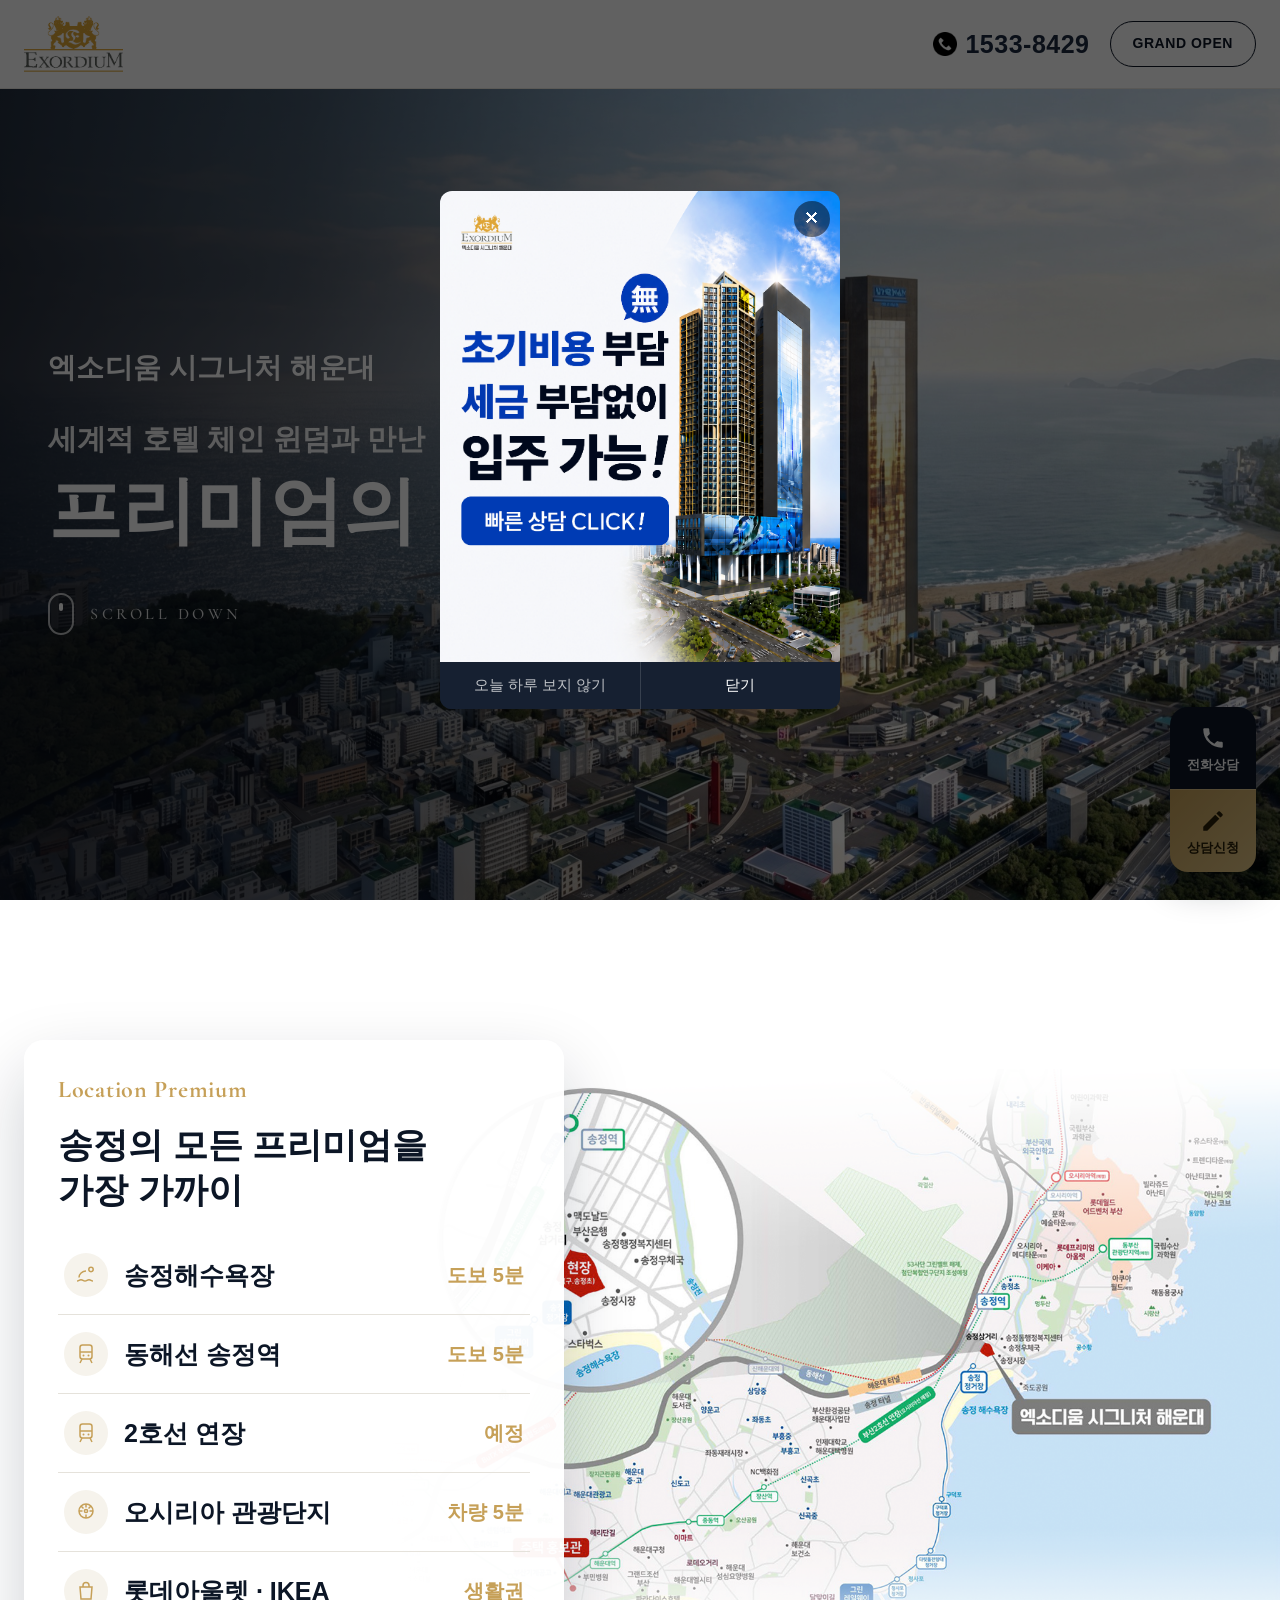
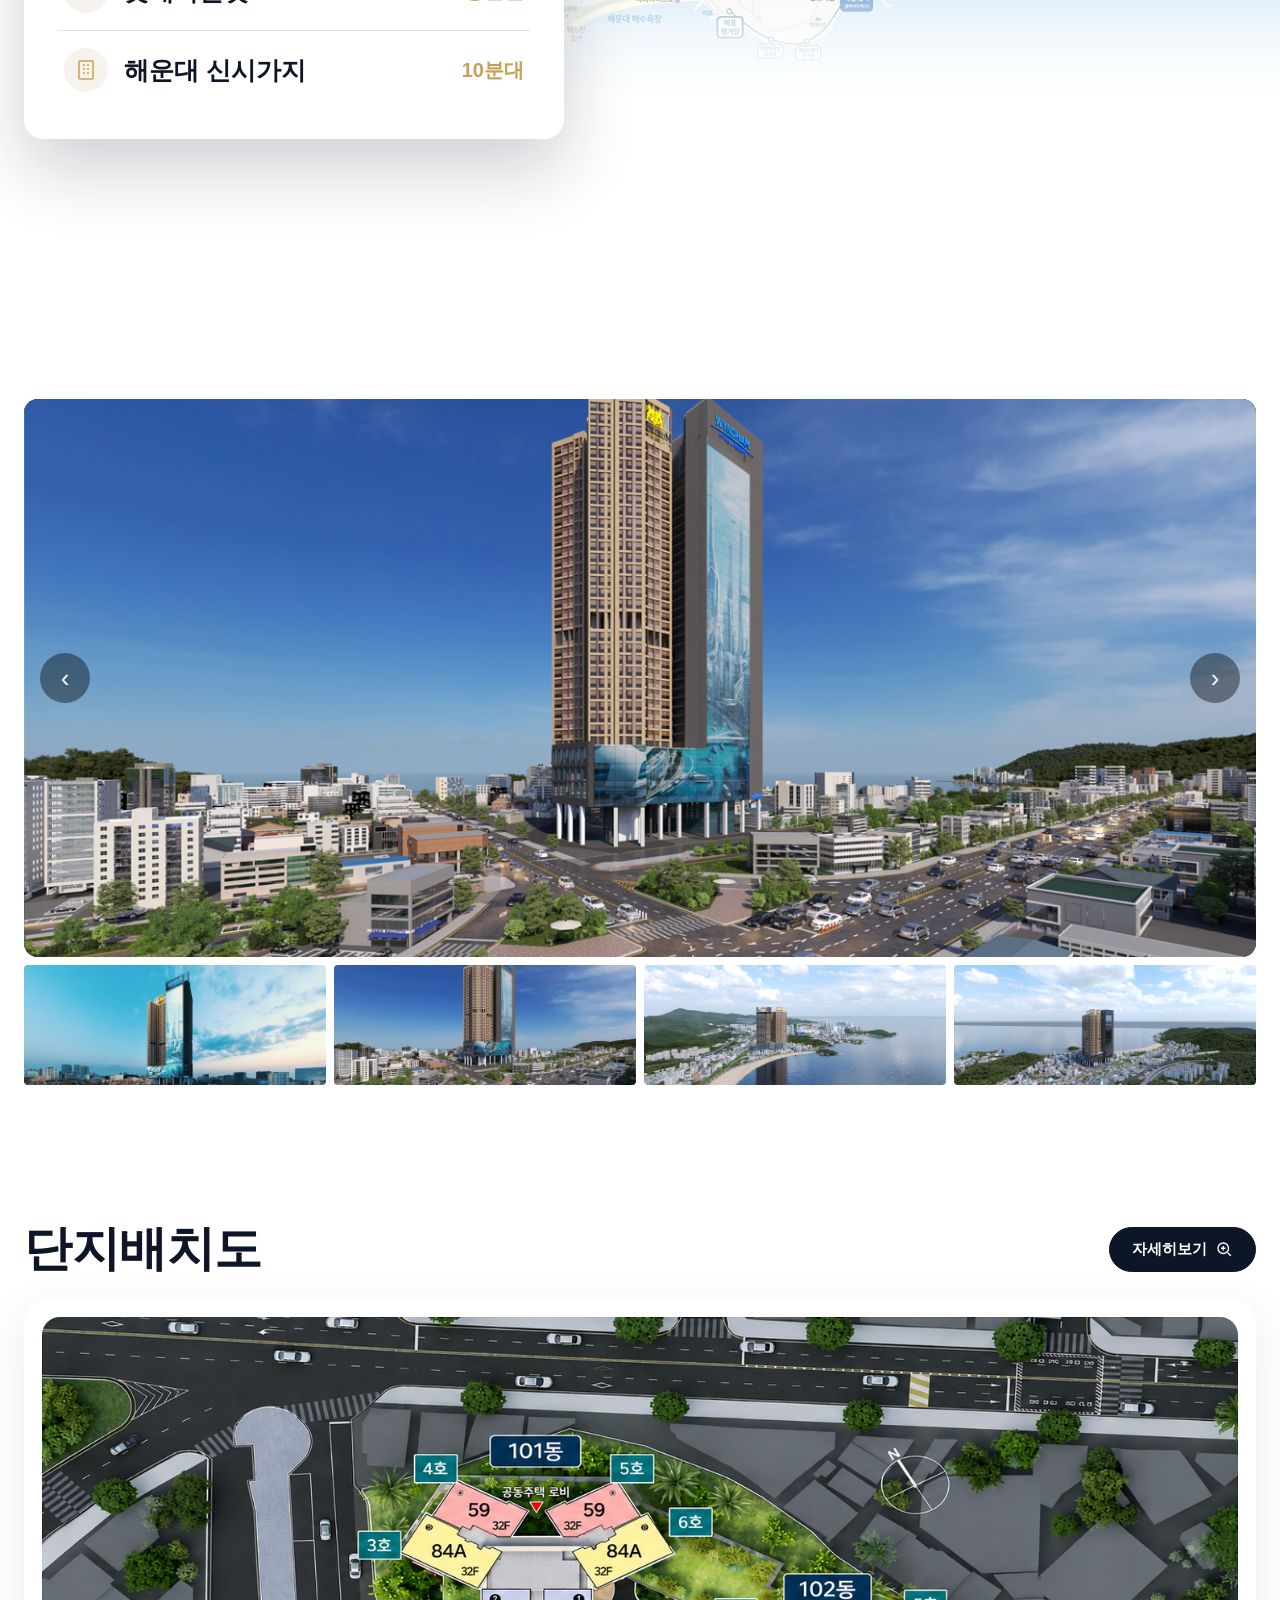
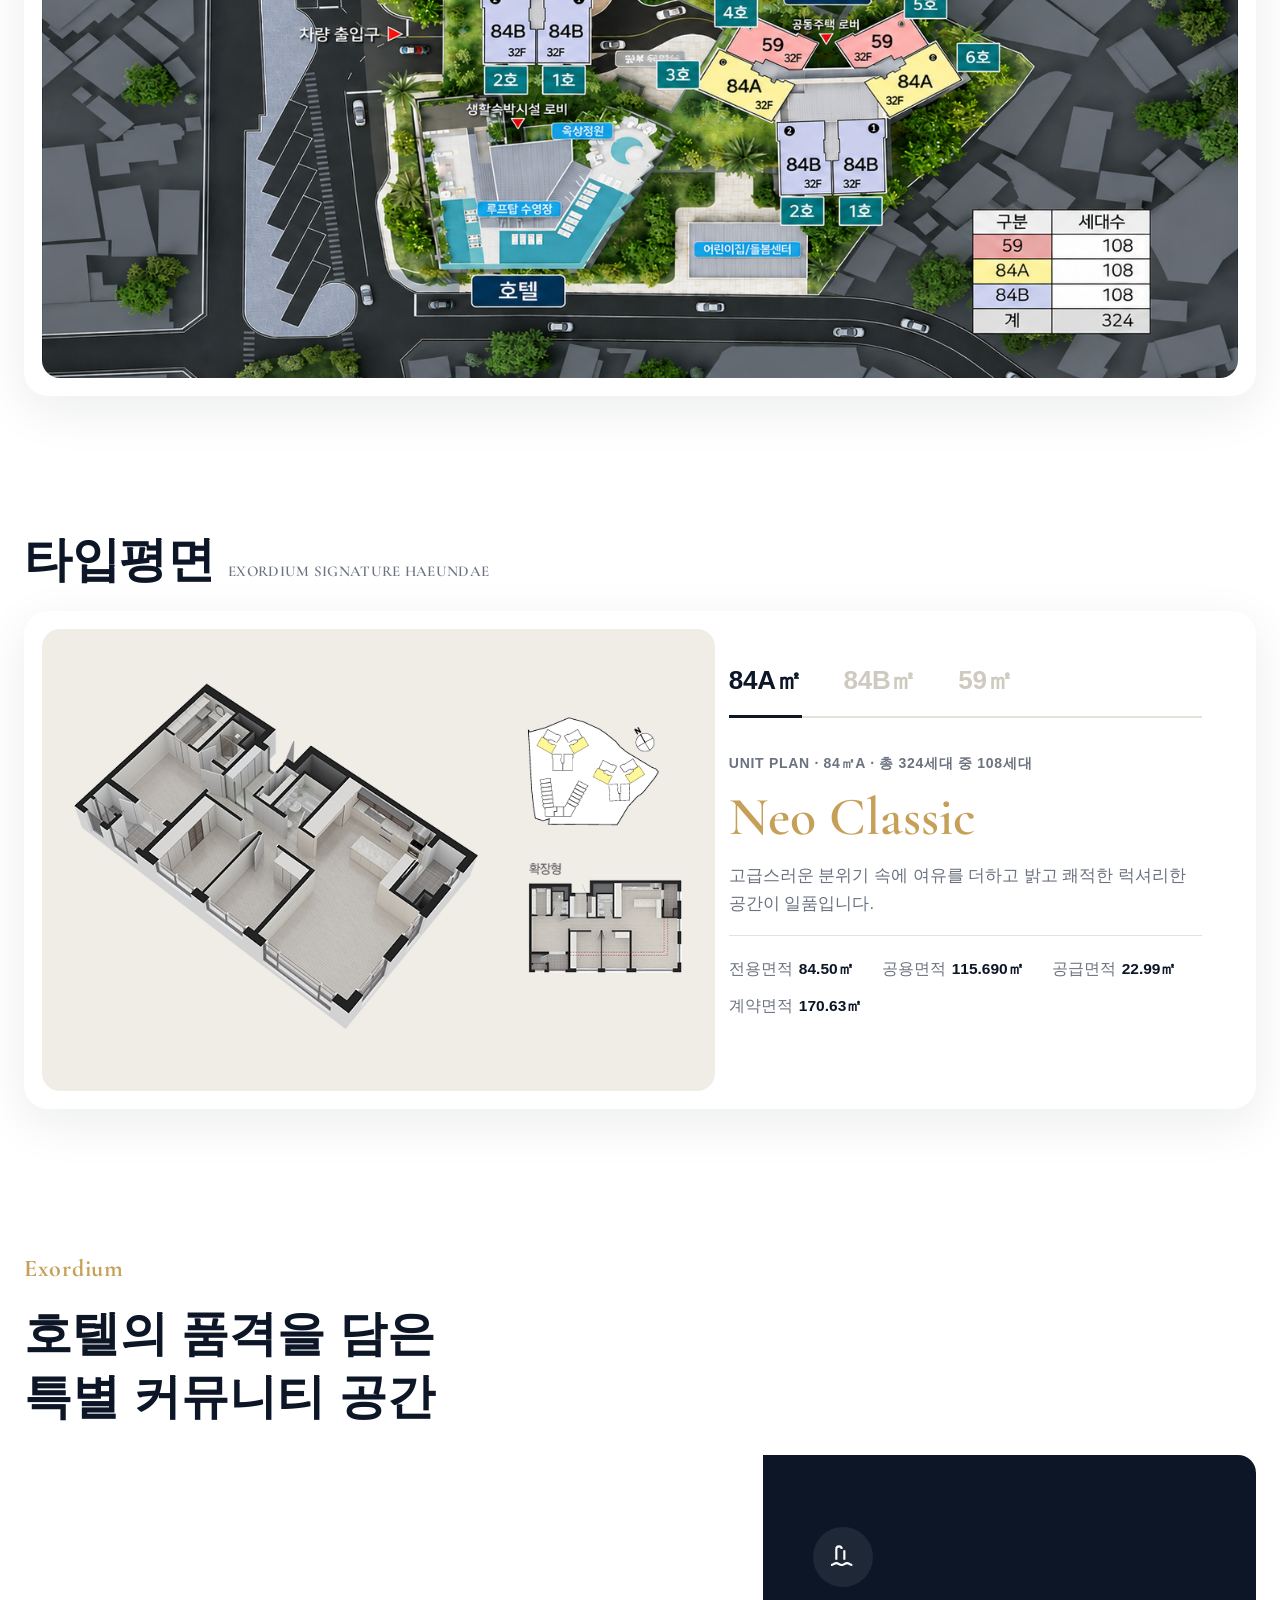
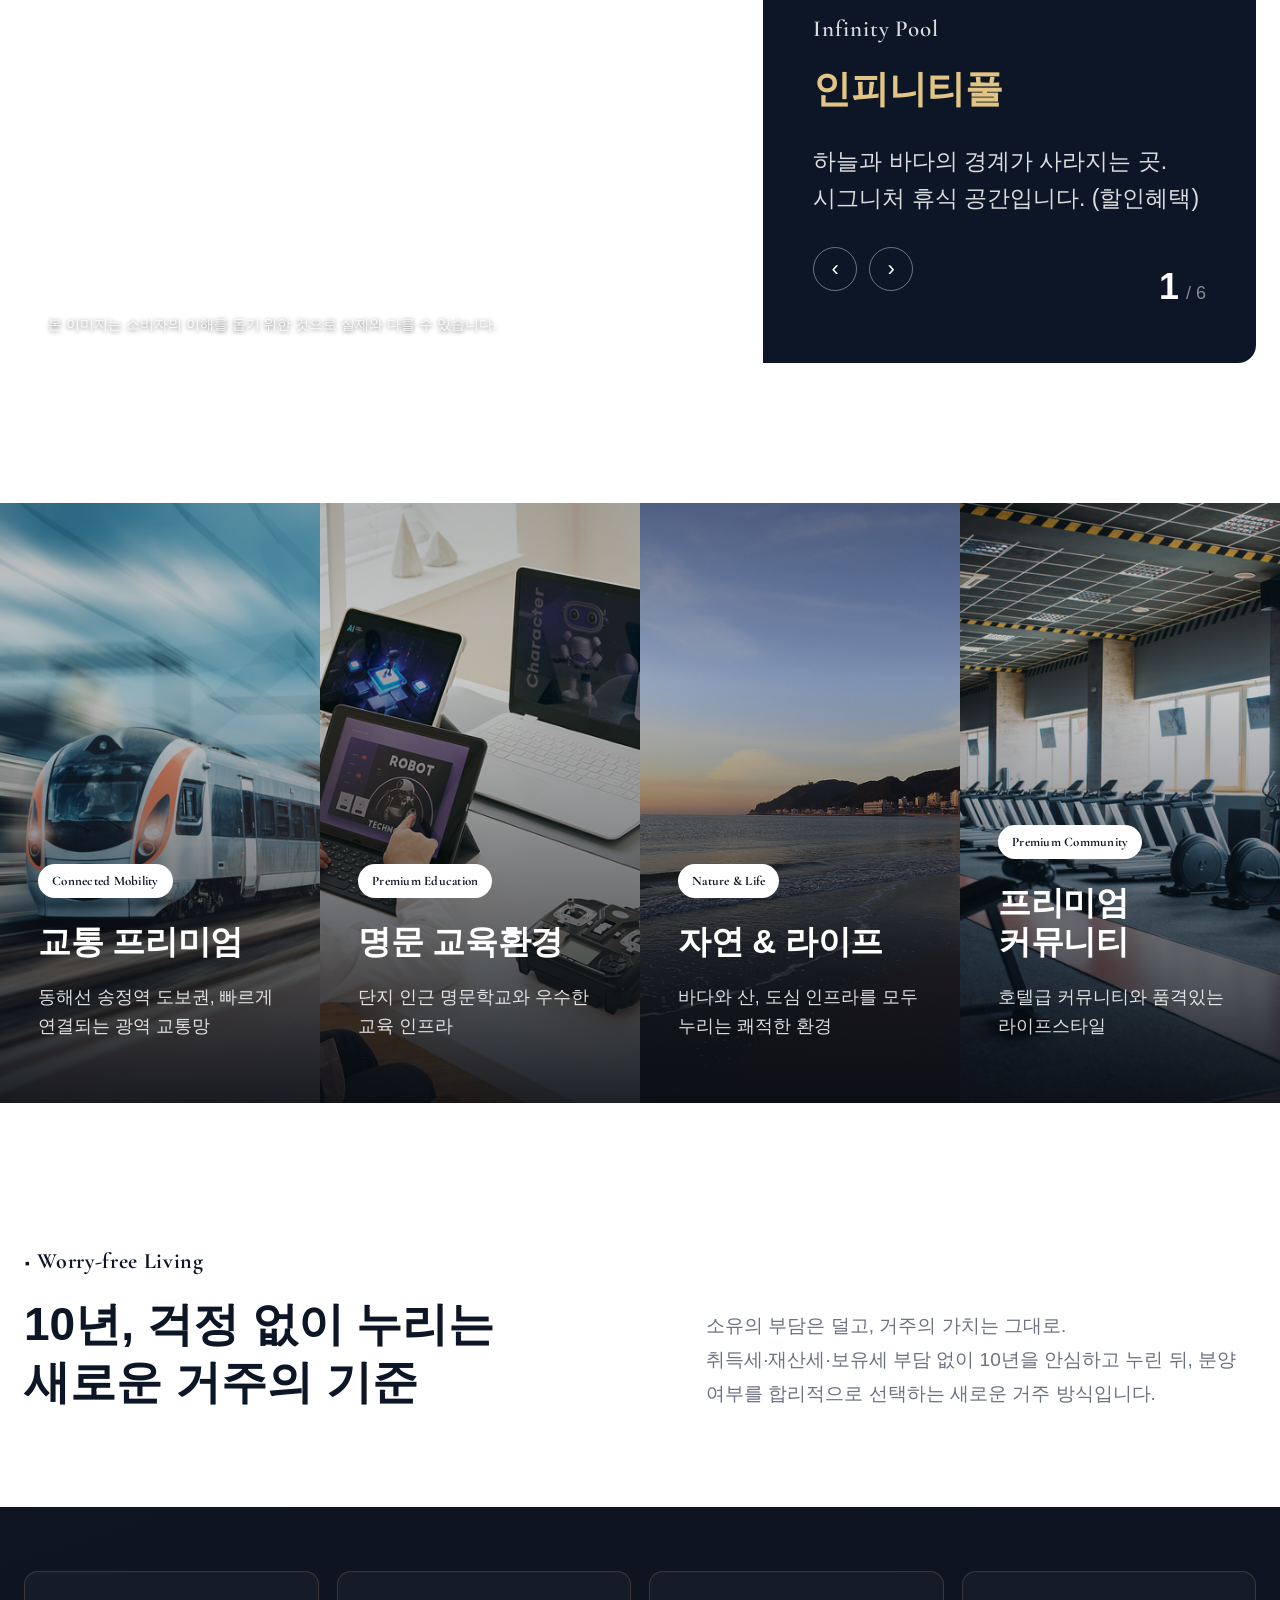
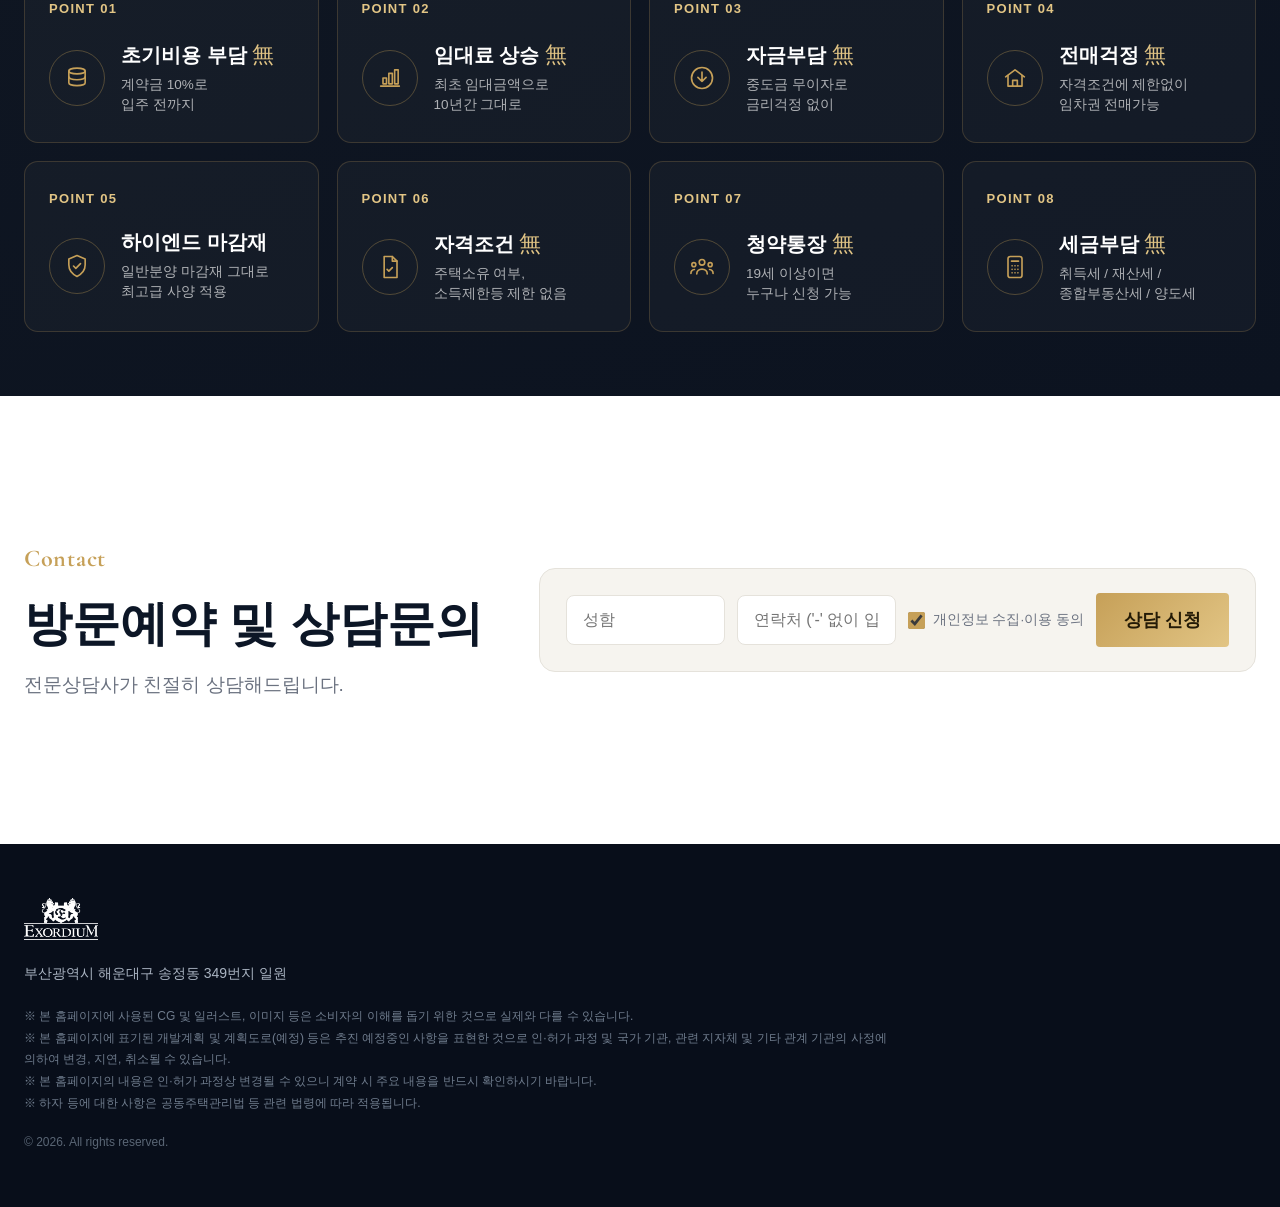
==== 문자/index.html @ 429f3b35 "서브페이지" ====
<!DOCTYPE html>
<html lang="ko">
<head>
<meta charset="UTF-8">
<meta name="viewport" content="width=device-width, initial-scale=1.0">
<link rel="icon" type="image/png" href="/images/favicon.png">
<link rel="shortcut icon" type="image/png" href="/images/favicon.png">
<link rel="apple-touch-icon" href="/images/favicon.png">
<link rel="preload" as="image" href="/images/main.jpg" fetchpriority="high">
<title>송정 엑소디움 시그니처 해운대 | EXORDIUM SIGNATURE HAEUNDAE</title>
<meta name="description" content="송정 최초 민간임대 아파트 + 윈덤 호텔 결합 주거복합. 송정해수욕장 도보 5분. 사전 관심고객 등록 및 상담 예약.">
<meta name="keywords" content="송정 엑소디움, 엑소디움 시그니처 해운대, 송정 분양, 해운대 분양, 송정 아파트, 윈덤 해운대, 송정 민간임대">
<meta name="robots" content="index,follow">
<link rel="canonical" href="https://송정엑소디움.com/문자/">
<meta property="og:type" content="website">
<meta property="og:site_name" content="송정 엑소디움 시그니처 해운대">
<meta property="og:title" content="송정 엑소디움 시그니처 해운대 | EXORDIUM SIGNATURE HAEUNDAE">
<meta property="og:description" content="송정 최초 민간임대 아파트 + 윈덤 호텔 결합 주거복합. 송정해수욕장 도보 5분. 사전 관심고객 등록 및 상담 예약.">
<meta property="og:url" content="https://송정엑소디움.com/문자/">
<meta property="og:image" content="https://xn--2z1bl0v1bw1vh8am8c.com/images/og.png">
<meta property="og:image:width" content="1200">
<meta property="og:image:height" content="630">
<meta name="twitter:image" content="https://xn--2z1bl0v1bw1vh8am8c.com/images/og.png">
<meta property="og:locale" content="ko_KR">
<meta name="twitter:card" content="summary_large_image">
<meta name="naver-site-verification" content="24040cec1dcb369c8e539911b96b3f53b94861d3" />
<link rel="stylesheet" as="style" crossorigin href="https://cdn.jsdelivr.net/gh/orioncactus/pretendard@v1.3.9/dist/web/static/pretendard.min.css">
<link rel="preconnect" href="https://fonts.googleapis.com">
<link rel="preconnect" href="https://fonts.gstatic.com" crossorigin>
<link href="https://fonts.googleapis.com/css2?family=Cormorant+Garamond:wght@500;600;700&display=swap" rel="stylesheet">
<link rel="stylesheet" href="/css/style.css?v=77">
</head>
<body>
<script>
  function switchFloor(type){
    var fv=document.getElementById('floorplan'); if(!fv) return;
    var t=fv.querySelectorAll('.ftab'), p=fv.querySelectorAll('.floor-panel'), i;
    for(i=0;i<t.length;i++){ t[i].classList.toggle('active', t[i].getAttribute('data-type')===type); }
    for(i=0;i<p.length;i++){ p[i].classList.toggle('active', p[i].getAttribute('data-type')===type); }
  }
  function amMove(dir){
    var sl=document.getElementById('amSlider'); if(!sl) return;
    var s=sl.querySelectorAll('.am-slide'), cur=0, i;
    if(!s.length) return;
    for(i=0;i<s.length;i++){ if(s[i].classList.contains('active')) cur=i; }
    var n=(cur+dir+s.length)%s.length;
    for(i=0;i<s.length;i++){ s[i].classList.toggle('active', i===n); }
  }
  function galList(){
    var a=[], seen={}, th=document.querySelectorAll('#gallery .gal-thumb'), i, s;
    for(i=0;i<th.length;i++){ s=th[i].getAttribute('data-src'); if(!seen[s]){ seen[s]=1; a.push(s); } }
    return a;
  }
  function galMove(dir){
    var m=document.getElementById('galMain'); if(!m) return;
    var a=galList(); if(!a.length) return;
    var cur=a.indexOf(m.getAttribute('src')); if(cur<0) cur=0;
    m.src=a[(cur+dir+a.length)%a.length];
  }
  function galPick(el){ var m=document.getElementById('galMain'); if(m) m.src=el.getAttribute('data-src'); }
  function openZoom(src){
    var lb=document.getElementById('zoomLightbox'); if(!lb) return;
    document.getElementById('zoomImg').src=src;
    lb.classList.add('open');
    document.body.style.overflow='hidden';
  }
  function closeZoom(e){
    if(e && e.target && e.target.id==='zoomImg') return;
    var lb=document.getElementById('zoomLightbox'); if(!lb) return;
    lb.classList.remove('open');
    document.body.style.overflow='';
  }
  function closePopup(){ var p=document.getElementById('sitePopup'); if(p) p.classList.remove('show'); }
  function closePopupToday(){ try{ localStorage.setItem('popupHideDate', new Date().toDateString()); }catch(e){} closePopup(); }
  var LEAD_ENDPOINT='https://script.google.com/macros/s/AKfycbyo-GKEic81CJ9ybo5vnZVrxA5n2MeEUQasdVphPf2xfMnzW7_JChssM3a9sZV_lBFF/exec';
  function pageSource(){
    try{
      var p=decodeURIComponent(location.pathname);
      if(p.indexOf('블로그')>=0) return '블로그';
      if(p.indexOf('카페')>=0) return '카페';
      if(p.indexOf('문자')>=0) return '문자';
    }catch(e){}
    return '메인페이지';
  }
  function submitLead(form, e){
    if(e) e.preventDefault();
    var name=form.querySelector('[name="name"]');
    var phone=form.querySelector('[name="phone"]');
    var agree=form.querySelector('[name="agree"]');
    if(!name.value.trim()){ alert('성함을 입력해 주세요.'); name.focus(); return false; }
    var digits=phone.value.replace(/[^0-9]/g,'');
    if(digits.length<10){ alert('연락처를 정확히 입력해 주세요.'); phone.focus(); return false; }
    if(agree && !agree.checked){ alert('개인정보 수집·이용에 동의해 주세요.'); return false; }
    var data={ source:pageSource(), name:name.value.trim(), phone:digits };
    fetch(LEAD_ENDPOINT,{method:'POST',mode:'no-cors',headers:{'Content-Type':'application/x-www-form-urlencoded;charset=UTF-8'},body:new URLSearchParams(data).toString()}).catch(function(){});
    form.reset();
    var m=document.getElementById('thanksModal'); if(m) m.classList.add('open');
    return false;
  }
</script>

<!-- ===================== 진입 팝업 ===================== -->
<div class="site-popup" id="sitePopup">
  <div class="popup-inner">
    <a href="tel:1533-8429" class="popup-img-link"><img src="/images/팝업.png" alt="송정 엑소디움 전화상담"></a>
    <button type="button" class="popup-x" onclick="closePopup()" aria-label="닫기">✕</button>
    <div class="popup-bar">
      <button type="button" class="popup-today" onclick="closePopupToday()">오늘 하루 보지 않기</button>
      <button type="button" class="popup-close" onclick="closePopup()">닫기</button>
    </div>
  </div>
</div>
<script>
  (function(){
    var p=document.getElementById('sitePopup'); if(!p) return;
    var hide=false;
    try{ hide = localStorage.getItem('popupHideDate')===new Date().toDateString(); }catch(e){}
    if(!hide) p.classList.add('show');
  })();
  // 조감도 갤러리 자동재생 (계속 루프)
  setInterval(function(){
    if(document.querySelectorAll('#gallery .gal-thumb').length){ galMove(1); }
  }, 3000);
</script>

<!-- ===================== HEADER ===================== -->
<header class="site-header" id="header">
  <div class="header-inner">
    <a href="#hero" class="logo">
      <img src="/images/logo.png" alt="EXORDIUM SIGNATURE HAEUNDAE">
    </a>
    <div class="header-right">
      <a href="tel:1533-8429" class="header-tel"><img class="tel-ico" src="/images/전화.png" alt="전화" width="24" height="24" style="width:24px;height:24px;object-fit:contain">1533-8429</a>
      <a href="#contact" class="header-grand">GRAND OPEN</a>
    </div>
  </div>
</header>

<!-- ===================== HERO ===================== -->
<section class="hero" id="hero">
  <!-- 메인 비주얼 (조감도) -->
  <div class="hero-bg"></div>
  <div class="hero-overlay"></div>
  <div class="hero-main">
  <div class="hero-content">
    <p class="hero-eyebrow hero-eyebrow-ko">엑소디움 시그니처 해운대</p>
    <h1 class="hero-title"><span class="ht-sm">세계적 호텔 체인 윈덤과 만난</span><span class="ht-lg">프리미엄의 절정</span></h1>
    <a href="#location" class="hero-scroll" aria-label="Scroll down">
      <span class="hs-text">Scroll Down</span>
      <span class="hs-mouse"><span class="hs-wheel"></span></span>
    </a>
  </div>
  </div>
  <div class="hero-form-m">
    <p class="hfm-title">방문예약 · 상담신청</p>
    <form data-form="hero-mobile" onsubmit="return submitLead(this, event)">
      <div class="hfm-row">
        <input type="text" name="name" placeholder="성함" required>
        <input type="tel" name="phone" placeholder="연락처" required inputmode="numeric">
      </div>
      <button type="submit" class="btn btn-gold hfm-btn">상담 신청하기</button>
      <label class="hfm-agree"><input type="checkbox" name="agree" required checked><span>개인정보 수집·이용 동의</span></label>
    </form>
  </div>
</section>

<!-- ===================== LOCATION (2번째) ===================== -->
<section class="section location" id="location" style="background-image:url('/images/입지.png')">
  <div class="container">
    <div class="loc3-box">
      <p class="eyebrow">Location Premium</p>
      <h2 class="loc3-title">송정의 모든 프리미엄을<br>가장 가까이</h2>
      <ul class="loc3-list">
          <li>
            <span class="lc-ic"><svg viewBox="0 0 24 24" fill="none" stroke="#c6a058" stroke-width="1.5"><circle cx="17" cy="6.5" r="2.2"/><path d="M3 18c2 0 2-1.3 4-1.3s2 1.3 4 1.3 2-1.3 4-1.3 2 1.3 4 1.3"/><path d="M5 14.5c0-3.5 3.2-6.5 7-6.5"/></svg></span>
            <span class="lc-name">송정해수욕장</span>
            <span class="lc-dist">도보 5분</span>
          </li>
          <li>
            <span class="lc-ic"><svg viewBox="0 0 24 24" fill="none" stroke="#c6a058" stroke-width="1.5"><rect x="6" y="3" width="12" height="14" rx="2.5"/><path d="M6 10h12"/><circle cx="9.5" cy="13.5" r="1" fill="#c6a058" stroke="none"/><circle cx="14.5" cy="13.5" r="1" fill="#c6a058" stroke="none"/><path d="M8 17l-2 4M16 17l2 4"/></svg></span>
            <span class="lc-name">동해선 송정역</span>
            <span class="lc-dist">도보 5분</span>
          </li>
          <li>
            <span class="lc-ic"><svg viewBox="0 0 24 24" fill="none" stroke="#c6a058" stroke-width="1.5"><rect x="6" y="3" width="12" height="14" rx="2.5"/><path d="M6 10h12"/><circle cx="9.5" cy="13.5" r="1" fill="#c6a058" stroke="none"/><circle cx="14.5" cy="13.5" r="1" fill="#c6a058" stroke="none"/><path d="M8 17l-2 4M16 17l2 4"/></svg></span>
            <span class="lc-name">2호선 연장</span>
            <span class="lc-dist">예정</span>
          </li>
          <li>
            <span class="lc-ic"><svg viewBox="0 0 24 24" fill="none" stroke="#c6a058" stroke-width="1.5"><circle cx="12" cy="11" r="7"/><circle cx="12" cy="11" r="1.6"/><path d="M12 4v3.5M12 14.5V18M5 11h3.5M15.5 11H19M7 6l2.5 2.5M17 6l-2.5 2.5"/></svg></span>
            <span class="lc-name">오시리아 관광단지</span>
            <span class="lc-dist">차량 5분</span>
          </li>
          <li>
            <span class="lc-ic"><svg viewBox="0 0 24 24" fill="none" stroke="#c6a058" stroke-width="1.5"><path d="M6 8h12l-1 12H7L6 8z"/><path d="M9 8V6.5a3 3 0 016 0V8"/></svg></span>
            <span class="lc-name">롯데아울렛 · IKEA</span>
            <span class="lc-dist">생활권</span>
          </li>
          <li>
            <span class="lc-ic"><svg viewBox="0 0 24 24" fill="none" stroke="#c6a058" stroke-width="1.5"><rect x="5" y="3" width="14" height="18" rx="1"/><path d="M9 7h2M13 7h2M9 11h2M13 11h2M9 15h2M13 15h2"/></svg></span>
            <span class="lc-name">해운대 신시가지</span>
            <span class="lc-dist">10분대</span>
          </li>
        </ul>
    </div>
    <img class="loc-map-m" src="/images/입지mo.png" alt="입지 지도">
  </div>
</section>

<!-- ===================== 조감도 갤러리 ===================== -->
<section class="section overview-sec" id="overview">
  <div class="container">
    <div class="gallery" id="gallery">
      <div class="gal-stage">
        <button type="button" class="gal-arrow gal-prev" aria-label="이전" onclick="galMove(-1)">‹</button>
        <img class="gal-main" id="galMain" src="/images/사진1.jpg" alt="조감도">
        <button type="button" class="gal-arrow gal-next" aria-label="다음" onclick="galMove(1)">›</button>
      </div>
      <div class="gal-thumbs">
        <div class="gal-track">
          <button type="button" class="gal-thumb" onclick="galPick(this)" data-src="/images/사진1.jpg"><img src="/images/사진1.jpg" alt="" loading="lazy"></button>
          <button type="button" class="gal-thumb" onclick="galPick(this)" data-src="/images/사진2.jpg"><img src="/images/사진2.jpg" alt="" loading="lazy"></button>
          <button type="button" class="gal-thumb" onclick="galPick(this)" data-src="/images/사진3.jpg"><img src="/images/사진3.jpg" alt="" loading="lazy"></button>
          <button type="button" class="gal-thumb" onclick="galPick(this)" data-src="/images/사진4.jpg"><img src="/images/사진4.jpg" alt="" loading="lazy"></button>
          <button type="button" class="gal-thumb" onclick="galPick(this)" data-src="/images/사진1.jpg"><img src="/images/사진1.jpg" alt="" loading="lazy"></button>
          <button type="button" class="gal-thumb" onclick="galPick(this)" data-src="/images/사진2.jpg"><img src="/images/사진2.jpg" alt="" loading="lazy"></button>
          <button type="button" class="gal-thumb" onclick="galPick(this)" data-src="/images/사진3.jpg"><img src="/images/사진3.jpg" alt="" loading="lazy"></button>
          <button type="button" class="gal-thumb" onclick="galPick(this)" data-src="/images/사진4.jpg"><img src="/images/사진4.jpg" alt="" loading="lazy"></button>
        </div>
      </div>
    </div>
  </div>
</section>

<!-- ===================== 단지배치도 ===================== -->
<section class="section product" id="siteplan">
  <div class="container">
    <div class="unit-head siteplan-head">
      <h2 class="unit-title">단지배치도</h2>
      <button type="button" class="siteplan-zoom-btn" onclick="openZoom('images/단지배치도.png')">자세히보기
        <svg viewBox="0 0 24 24" fill="none" stroke="currentColor" stroke-width="1.8"><circle cx="11" cy="11" r="7"/><path d="M21 21l-4-4"/><path d="M11 8v6M8 11h6"/></svg>
      </button>
    </div>
    <div class="siteplan-box">
      <img src="/images/단지배치도.png" alt="단지배치도">
    </div>
  </div>
</section>

<!-- 이미지 확대 라이트박스 -->
<div class="zoom-lightbox" id="zoomLightbox" onclick="closeZoom(event)">
  <button type="button" class="zoom-close" aria-label="닫기" onclick="closeZoom(event)">✕</button>
  <img id="zoomImg" src="" alt="단지배치도 확대">
</div>

<!-- ===================== PRODUCT ===================== -->
<section class="section product" id="product">
  <div class="container">
    <div class="unit-head">
      <h2 class="unit-title">타입평면</h2>
      <span class="unit-sub">EXORDIUM SIGNATURE HAEUNDAE</span>
    </div>

    <!-- 평면: 상단 타입 탭 + (좌 이미지 + 우 정보) -->
    <div class="floor-viewer" id="floorplan">
      <div class="floor-panel active" data-type="84a">
        <div class="fp-img"><img src="/images/84a.png" alt="84A㎡ 평면도"></div>
        <div class="fp-info">
          <div class="floor-tabs">
            <button type="button" class="ftab active" data-type="84a" onclick="switchFloor('84a')">84A㎡</button>
            <button type="button" class="ftab" data-type="84b" onclick="switchFloor('84b')">84B㎡</button>
            <button type="button" class="ftab" data-type="59" onclick="switchFloor('59')">59㎡</button>
          </div>
          <p class="fp-eye">UNIT PLAN · 84㎡A · 총 324세대 중 108세대</p>
          <h3 class="fp-title2">Neo Classic</h3>
          <p class="fp-d">고급스러운 분위기 속에 여유를 더하고 밝고 쾌적한 럭셔리한 공간이 일품입니다.</p>
          <div class="fp-areas2">
            <span><em>전용면적</em>84.50㎡</span>
            <span><em>공용면적</em>115.690㎡</span>
            <span><em>공급면적</em>22.99㎡</span>
            <span><em>계약면적</em>170.63㎡</span>
          </div>
        </div>
      </div>

      <div class="floor-panel" data-type="84b">
        <div class="fp-img"><img src="/images/84b.png" alt="84B㎡ 평면도"></div>
        <div class="fp-info">
          <div class="floor-tabs">
            <button type="button" class="ftab" data-type="84a" onclick="switchFloor('84a')">84A㎡</button>
            <button type="button" class="ftab active" data-type="84b" onclick="switchFloor('84b')">84B㎡</button>
            <button type="button" class="ftab" data-type="59" onclick="switchFloor('59')">59㎡</button>
          </div>
          <p class="fp-eye">UNIT PLAN · 84㎡B · 총 324세대 중 108세대</p>
          <h3 class="fp-title2">Urban Luxury</h3>
          <p class="fp-d">넉넉한 공간 속의 절제된 세련미까지 품격높은 최고의 주거 공간을 만듭니다.</p>
          <div class="fp-areas2">
            <span><em>전용면적</em>84.50㎡</span>
            <span><em>공용면적</em>115.690㎡</span>
            <span><em>공급면적</em>22.99㎡</span>
            <span><em>계약면적</em>170.63㎡</span>
          </div>
        </div>
      </div>

      <div class="floor-panel" data-type="59">
        <div class="fp-img"><img src="/images/59.png" alt="59㎡ 평면도"></div>
        <div class="fp-info">
          <div class="floor-tabs">
            <button type="button" class="ftab" data-type="84a" onclick="switchFloor('84a')">84A㎡</button>
            <button type="button" class="ftab" data-type="84b" onclick="switchFloor('84b')">84B㎡</button>
            <button type="button" class="ftab active" data-type="59" onclick="switchFloor('59')">59㎡</button>
          </div>
          <p class="fp-eye">UNIT PLAN · 59㎡ · 총 324세대 중 108세대</p>
          <h3 class="fp-title2">Natural Comfort</h3>
          <p class="fp-d">효율성을 높인 입체적인 동선의 조화가 컴팩트한 공간의 새로운 감동을 전합니다.</p>
          <div class="fp-areas2">
            <span><em>전용면적</em>59.30㎡</span>
            <span><em>공용면적</em>81.34㎡</span>
            <span><em>공급면적</em>16.14㎡</span>
            <span><em>계약면적</em>119.75㎡</span>
          </div>
        </div>
      </div>
    </div>

  </div>
</section>

<!-- ===================== AMENITY 슬라이더 ===================== -->
<section class="section am-slider-sec" id="amenity">
  <div class="container">
    <div class="amenity-head">
      <p class="eyebrow">Exordium</p>
      <h2 class="section-title">호텔의 품격을 담은<br>특별 커뮤니티 공간</h2>
    </div>
    <div class="am-slider" id="amSlider">
      <div class="am-track">
      <div class="am-slide active">
        <div class="am-slide-img" style="background-image:url('/images/인피니티풀.jpg')"></div>
        <div class="am-slide-panel">
          <span class="am-slide-ic"><svg viewBox="0 0 24 24" fill="none" stroke="#fff" stroke-width="1.6"><path d="M3 18c2 0 2-1.4 4-1.4s2 1.4 4 1.4 2-1.4 4-1.4 2 1.4 4 1.4"/><path d="M7 14V6a2 2 0 014 0M13 14V7"/></svg></span>
          <p class="am-slide-en">Infinity Pool</p>
          <h3>인피니티풀</h3>
          <p>하늘과 바다의 경계가 사라지는 곳.<br>시그니처 휴식 공간입니다. (할인혜택)</p>
          <div class="am-slide-nav"><button class="am-prev" aria-label="이전" onclick="amMove(-1)">‹</button><button class="am-next" aria-label="다음" onclick="amMove(1)">›</button></div>
          <div class="am-slide-count"><b>1</b> / 6</div>
        </div>
      </div>
      <div class="am-slide">
        <div class="am-slide-img" style="background-image:url('/images/피트니스.jpg')"></div>
        <div class="am-slide-panel">
          <span class="am-slide-ic"><svg viewBox="0 0 24 24" fill="none" stroke="#fff" stroke-width="1.6"><path d="M4 9v6M7 7v10M17 7v10M20 9v6M7 12h10"/></svg></span>
          <p class="am-slide-en">Fitness Center</p>
          <h3>휘트니스</h3>
          <p>체력단련을 위한 운동공간을 갖추어<br>활력 넘치는 생활을 조성합니다.</p>
          <div class="am-slide-nav"><button class="am-prev" aria-label="이전" onclick="amMove(-1)">‹</button><button class="am-next" aria-label="다음" onclick="amMove(1)">›</button></div>
          <div class="am-slide-count"><b>2</b> / 6</div>
        </div>
      </div>
      <div class="am-slide">
        <div class="am-slide-img" style="background-image:url('/images/골프연습장.jpg')"></div>
        <div class="am-slide-panel">
          <span class="am-slide-ic"><svg viewBox="0 0 24 24" fill="none" stroke="#fff" stroke-width="1.6"><path d="M7 3v17M7 4l9 2.2-9 3z"/><path d="M5 20h5"/></svg></span>
          <p class="am-slide-en">Golf Range</p>
          <h3>골프연습장</h3>
          <p>실내에서 이웃과 함께<br>건강한 여가생활을 즐길 수 있습니다.</p>
          <div class="am-slide-nav"><button class="am-prev" aria-label="이전" onclick="amMove(-1)">‹</button><button class="am-next" aria-label="다음" onclick="amMove(1)">›</button></div>
          <div class="am-slide-count"><b>3</b> / 6</div>
        </div>
      </div>
      <div class="am-slide">
        <div class="am-slide-img" style="background-image:url('/images/도서관.jpg')"></div>
        <div class="am-slide-panel">
          <span class="am-slide-ic"><svg viewBox="0 0 24 24" fill="none" stroke="#fff" stroke-width="1.6"><path d="M4 5a2 2 0 012-2h6v16H6a2 2 0 01-2-2z"/><path d="M20 5a2 2 0 00-2-2h-6v16h6a2 2 0 002-2z"/></svg></span>
          <p class="am-slide-en">Library</p>
          <h3>작은도서관</h3>
          <p>입주민 누구나 책을 읽고 공부할 수 있는<br>작은 도서관 공간을 제공합니다.</p>
          <div class="am-slide-nav"><button class="am-prev" aria-label="이전" onclick="amMove(-1)">‹</button><button class="am-next" aria-label="다음" onclick="amMove(1)">›</button></div>
          <div class="am-slide-count"><b>4</b> / 6</div>
        </div>
      </div>
      <div class="am-slide">
        <div class="am-slide-img" style="background-image:url('/images/카페.jpg')"></div>
        <div class="am-slide-panel">
          <span class="am-slide-ic"><svg viewBox="0 0 24 24" fill="none" stroke="#fff" stroke-width="1.6"><path d="M5 8h11v5a4 4 0 01-4 4H9a4 4 0 01-4-4z"/><path d="M16 9h2a2 2 0 010 4h-2"/><path d="M7 3v2M10 3v2M13 3v2"/></svg></span>
          <p class="am-slide-en">Healing Cafe</p>
          <h3>힐링카페</h3>
          <p>아늑한 분위기에서 입주민간의 소통과<br>휴식이 있는 열린 힐링 공간입니다.</p>
          <div class="am-slide-nav"><button class="am-prev" aria-label="이전" onclick="amMove(-1)">‹</button><button class="am-next" aria-label="다음" onclick="amMove(1)">›</button></div>
          <div class="am-slide-count"><b>5</b> / 6</div>
        </div>
      </div>
      <div class="am-slide">
        <div class="am-slide-img" style="background-image:url('/images/어린이집.jpg')"></div>
        <div class="am-slide-panel">
          <span class="am-slide-ic"><svg viewBox="0 0 24 24" fill="none" stroke="#fff" stroke-width="1.6"><path d="M12 20s-7-4.5-7-9a3.8 3.8 0 017-2 3.8 3.8 0 017 2c0 4.5-7 9-7 9z"/></svg></span>
          <p class="am-slide-en">Kids Care</p>
          <h3>어린이집</h3>
          <p>어린 자녀를 안심하고 맡길 수 있도록<br>단지내 보육시설을 설치합니다.</p>
          <div class="am-slide-nav"><button class="am-prev" aria-label="이전" onclick="amMove(-1)">‹</button><button class="am-next" aria-label="다음" onclick="amMove(1)">›</button></div>
          <div class="am-slide-count"><b>6</b> / 6</div>
        </div>
      </div>
      </div>
      <p class="am-disclaimer">본 이미지는 소비자의 이해를 돕기 위한 것으로 실제와 다를 수 있습니다.</p>
    </div>
  </div>
</section>

<!-- 핵심 강점 4 (3번째 섹션, 풀 이미지 카드) -->
<section class="edition-sec">
  <article class="ed-card" style="background-image:url('/images/교통.jpg')">
    <div class="ed-card-body">
      <span class="ed-badge">Connected Mobility</span>
      <h3 class="ed-card-title">교통 프리미엄</h3>
      <p class="ed-card-desc">동해선 송정역 도보권, 빠르게 연결되는 광역 교통망</p>
    </div>
  </article>
  <article class="ed-card" style="background-image:url('/images/명문.jpg')">
    <div class="ed-card-body">
      <span class="ed-badge">Premium Education</span>
      <h3 class="ed-card-title">명문 교육환경</h3>
      <p class="ed-card-desc">단지 인근 명문학교와 우수한 교육 인프라</p>
    </div>
  </article>
  <article class="ed-card" style="background-image:url('/images/자연.jpg')">
    <div class="ed-card-body">
      <span class="ed-badge">Nature &amp; Life</span>
      <h3 class="ed-card-title">자연 &amp; 라이프</h3>
      <p class="ed-card-desc">바다와 산, 도심 인프라를 모두 누리는 쾌적한 환경</p>
    </div>
  </article>
  <article class="ed-card" style="background-image:url('/images/커뮤니티.jpg')">
    <div class="ed-card-body">
      <span class="ed-badge">Premium Community</span>
      <h3 class="ed-card-title">프리미엄 커뮤니티</h3>
      <p class="ed-card-desc">호텔급 커뮤니티와 품격있는 라이프스타일</p>
    </div>
  </article>
</section>

<!-- ===================== WORRY-FREE (無) ===================== -->
<section class="bk-sec point-sec" id="worryfree">
  <div class="bk-top">
    <div class="container">
      <div class="bk-head">
        <div class="bk-head-l">
          <p class="bk-eyebrow">■ Worry-free Living</p>
          <h2 class="bk-title">10년, 걱정 없이 누리는<br>새로운 거주의 기준</h2>
        </div>
        <p class="bk-desc">소유의 부담은 덜고, 거주의 가치는 그대로.<br>취득세·재산세·보유세 부담 없이 10년을 안심하고 누린 뒤, 분양 여부를 합리적으로 선택하는 새로운 거주 방식입니다.</p>
      </div>
    </div>
    <div class="bk-hero-img"></div>
  </div>
  <div class="point-wrap">
    <div class="point-grid">
      <div class="point-card">
        <span class="pt-no">POINT 01</span>
        <div class="pt-row">
          <span class="pt-ic"><svg viewBox="0 0 24 24" fill="none" stroke="#c6a058" stroke-width="1.4" stroke-linecap="round" stroke-linejoin="round"><ellipse cx="12" cy="6" rx="7" ry="2.5"/><path d="M5 6v5c0 1.4 3.1 2.5 7 2.5s7-1.1 7-2.5V6"/><path d="M5 11v5c0 1.4 3.1 2.5 7 2.5s7-1.1 7-2.5v-5"/></svg></span>
          <div class="pt-tx"><h3 class="pt-title">초기비용 부담 <b>無</b></h3><p class="pt-desc">계약금 10%로<br>입주 전까지</p></div>
        </div>
      </div>
      <div class="point-card">
        <span class="pt-no">POINT 02</span>
        <div class="pt-row">
          <span class="pt-ic"><svg viewBox="0 0 24 24" fill="none" stroke="#c6a058" stroke-width="1.4" stroke-linecap="round" stroke-linejoin="round"><path d="M4 19h16"/><rect x="6" y="12" width="3" height="5"/><rect x="11" y="8" width="3" height="9"/><rect x="16" y="5" width="3" height="12"/></svg></span>
          <div class="pt-tx"><h3 class="pt-title">임대료 상승 <b>無</b></h3><p class="pt-desc">최초 임대금액으로<br>10년간 그대로</p></div>
        </div>
      </div>
      <div class="point-card">
        <span class="pt-no">POINT 03</span>
        <div class="pt-row">
          <span class="pt-ic"><svg viewBox="0 0 24 24" fill="none" stroke="#c6a058" stroke-width="1.4" stroke-linecap="round" stroke-linejoin="round"><circle cx="12" cy="12" r="9"/><path d="M12 7v8M8.5 11.5L12 15l3.5-3.5"/></svg></span>
          <div class="pt-tx"><h3 class="pt-title">자금부담 <b>無</b></h3><p class="pt-desc">중도금 무이자로<br>금리걱정 없이</p></div>
        </div>
      </div>
      <div class="point-card">
        <span class="pt-no">POINT 04</span>
        <div class="pt-row">
          <span class="pt-ic"><svg viewBox="0 0 24 24" fill="none" stroke="#c6a058" stroke-width="1.4" stroke-linecap="round" stroke-linejoin="round"><path d="M4 11l8-6 8 6"/><path d="M6 10v9h12v-9"/><path d="M10 19v-5h4v5"/></svg></span>
          <div class="pt-tx"><h3 class="pt-title">전매걱정 <b>無</b></h3><p class="pt-desc">자격조건에 제한없이<br>임차권 전매가능</p></div>
        </div>
      </div>
      <div class="point-card">
        <span class="pt-no">POINT 05</span>
        <div class="pt-row">
          <span class="pt-ic"><svg viewBox="0 0 24 24" fill="none" stroke="#c6a058" stroke-width="1.4" stroke-linecap="round" stroke-linejoin="round"><path d="M12 3l7 3v5c0 4.5-3 8-7 10-4-2-7-5.5-7-10V6z"/><path d="M9 12l2 2 4-4"/></svg></span>
          <div class="pt-tx"><h3 class="pt-title">하이엔드 마감재</h3><p class="pt-desc">일반분양 마감재 그대로<br>최고급 사양 적용</p></div>
        </div>
      </div>
      <div class="point-card">
        <span class="pt-no">POINT 06</span>
        <div class="pt-row">
          <span class="pt-ic"><svg viewBox="0 0 24 24" fill="none" stroke="#c6a058" stroke-width="1.4" stroke-linecap="round" stroke-linejoin="round"><path d="M7 3h7l4 4v14H7z"/><path d="M14 3v4h4"/><path d="M9.5 14l1.5 1.5 3-3"/></svg></span>
          <div class="pt-tx"><h3 class="pt-title">자격조건 <b>無</b></h3><p class="pt-desc">주택소유 여부,<br>소득제한등 제한 없음</p></div>
        </div>
      </div>
      <div class="point-card">
        <span class="pt-no">POINT 07</span>
        <div class="pt-row">
          <span class="pt-ic"><svg viewBox="0 0 24 24" fill="none" stroke="#c6a058" stroke-width="1.4" stroke-linecap="round" stroke-linejoin="round"><circle cx="12" cy="8" r="2.4"/><path d="M7.5 18c0-2.5 2-4.2 4.5-4.2s4.5 1.7 4.5 4.2"/><circle cx="5" cy="10" r="1.7"/><path d="M2.5 17.5c0-1.9 1.3-3.2 3-3.4"/><circle cx="19" cy="10" r="1.7"/><path d="M21.5 17.5c0-1.9-1.3-3.2-3-3.4"/></svg></span>
          <div class="pt-tx"><h3 class="pt-title">청약통장 <b>無</b></h3><p class="pt-desc">19세 이상이면<br>누구나 신청 가능</p></div>
        </div>
      </div>
      <div class="point-card">
        <span class="pt-no">POINT 08</span>
        <div class="pt-row">
          <span class="pt-ic"><svg viewBox="0 0 24 24" fill="none" stroke="#c6a058" stroke-width="1.4" stroke-linecap="round" stroke-linejoin="round"><rect x="6" y="3" width="12" height="18" rx="2"/><path d="M9 7h6"/><path d="M9.5 11h.01M12 11h.01M14.5 11h.01M9.5 14h.01M12 14h.01M14.5 14h.01M9.5 17h.01M12 17h.01M14.5 17h.01"/></svg></span>
          <div class="pt-tx"><h3 class="pt-title">세금부담 <b>無</b></h3><p class="pt-desc">취득세 / 재산세 /<br>종합부동산세 / 양도세</p></div>
        </div>
      </div>
    </div>
  </div>
</section>

<!-- ===================== CONTACT (DB) ===================== -->
<div class="last-screen">
<section class="section contact" id="contact">
  <div class="container">
    <div class="contact-wrap">
      <div class="contact-left">
        <p class="eyebrow">Contact</p>
        <h2 class="section-title">방문예약 및 상담문의</h2>
        <p class="contact-lead">전문상담사가 친절히 상담해드립니다.</p>
      </div>

      <form class="hcontact-form" data-form="contact" onsubmit="return submitLead(this, event)">
        <input type="text" name="name" placeholder="성함" required>
        <input type="tel" name="phone" placeholder="연락처 ('-' 없이 입력)" required inputmode="numeric">
        <label class="agree"><input type="checkbox" name="agree" required checked><span>개인정보 수집·이용 동의</span></label>
        <button type="submit" class="btn btn-gold">상담 신청</button>
      </form>
    </div>
  </div>
</section>

<!-- ===================== FOOTER ===================== -->
<footer class="site-footer">
  <div class="container">
    <img class="footer-logo-img" src="/images/logofooter.png" alt="EXORDIUM SIGNATURE HAEUNDAE">
    <p class="footer-addr">부산광역시 해운대구 송정동 349번지 일원</p>
    <p class="footer-disc">
      ※ 본 홈페이지에 사용된 CG 및 일러스트, 이미지 등은 소비자의 이해를 돕기 위한 것으로 실제와 다를 수 있습니다.<br>
      ※ 본 홈페이지에 표기된 개발계획 및 계획도로(예정) 등은 추진 예정중인 사항을 표현한 것으로 인·허가 과정 및 국가 기관, 관련 지자체 및 기타 관계 기관의 사정에 의하여 변경, 지연, 취소될 수 있습니다.<br>
      ※ 본 홈페이지의 내용은 인·허가 과정상 변경될 수 있으니 계약 시 주요 내용을 반드시 확인하시기 바랍니다.<br>
      ※ 하자 등에 대한 사항은 공동주택관리법 등 관련 법령에 따라 적용됩니다.
    </p>
    <p class="footer-copy">© 2026. All rights reserved.</p>
  </div>
</footer>
</div>

<!-- 모바일 하단 고정 CTA -->
<div class="mobile-cta-bar">
  <a href="tel:1533-8429" class="mcta-tel">전화상담</a>
  <a href="#contact" class="mcta-reg">관심고객 등록</a>
</div>

<!-- 우측 플로팅 퀵메뉴 -->
<div class="quick-menu">
  <a href="tel:1533-8429" class="qm-item qm-tel" aria-label="전화 상담">
    <span class="qm-ic"><svg viewBox="0 0 24 24" fill="currentColor"><path d="M6.62 10.79a15.5 15.5 0 006.59 6.59l2.2-2.2a1 1 0 011.02-.24c1.12.37 2.33.57 3.57.57a1 1 0 011 1V20a1 1 0 01-1 1A17 17 0 013 4a1 1 0 011-1h3.5a1 1 0 011 1c0 1.24.2 2.45.57 3.57a1 1 0 01-.24 1.02z"/></svg></span>
    <span class="qm-tx">전화상담</span>
  </a>
  <a href="#contact" class="qm-item qm-reg" aria-label="상담 신청">
    <span class="qm-ic"><svg viewBox="0 0 24 24" fill="currentColor"><path d="M3 17.25V21h3.75L17.81 9.94l-3.75-3.75L3 17.25zM20.71 7.04a1 1 0 000-1.41l-2.34-2.34a1 1 0 00-1.41 0l-1.83 1.83 3.75 3.75 1.83-1.83z"/></svg></span>
    <span class="qm-tx">상담신청</span>
  </a>
</div>

<!-- 제출 완료 모달 -->
<div class="modal" id="thanksModal" onclick="if(event.target===this)this.classList.remove('open')">
  <div class="modal-box">
    <p class="modal-title">상담 신청이 완료되었습니다</p>
    <p class="modal-desc">담당 상담사가 빠른 시간 내 연락드리겠습니다.<br>감사합니다.</p>
    <button class="btn btn-gold" id="modalClose" type="button" onclick="document.getElementById('thanksModal').classList.remove('open')">확인</button>
  </div>
</div>

<script src="/js/main.js?v=8">
</body>
</html>
---- css/style.css ----
/* ============ RESET / BASE ============ */
*{margin:0;padding:0;box-sizing:border-box}
:root{
  --navy:#0c1626;
  --navy-2:#13223a;
  --gold:#c6a058;
  --gold-l:#e2c585;
  --ink:#1a1f2a;
  --gray:#6b7280;
  --line:#e5e2db;
  --bg:#ffffff;
  --maxw:1440px;
}
html{scroll-behavior:smooth;scroll-padding-top:89px;overflow-x:clip}
body{overflow-x:clip}
[id]{scroll-margin-top:89px}
.hero{scroll-snap-align:start}
body{
  font-family:'Pretendard','Noto Sans KR',sans-serif;
  color:var(--ink);
  background:var(--bg);
  font-size:18px;
  font-weight:500;
  line-height:1.7;
  -webkit-font-smoothing:antialiased;
  overflow-x:hidden;
  word-break:keep-all;
}
a{color:inherit;text-decoration:none}
img{max-width:100%;display:block}
em{font-style:normal}
.container{max-width:var(--maxw);margin:0 auto;padding:0 24px}
.container.narrow{max-width:820px}

/* ============ IMAGE PLACEHOLDER ============ */
.img-placeholder{
  position:relative;
  background:repeating-linear-gradient(45deg,#eceae4,#eceae4 14px,#e4e1d8 14px,#e4e1d8 28px);
  border:1.5px dashed #b8b2a4;
  border-radius:6px;
  display:flex;align-items:center;justify-content:center;
  overflow:hidden;
}
.img-placeholder::after{
  content:"📷 "attr(data-label);
  color:#8a8474;
  font-size:14px;font-weight:500;
  letter-spacing:.02em;
  text-align:center;padding:12px;
}
.ratio-43{aspect-ratio:4/3}
.ratio-34{aspect-ratio:3/4}
.ratio-21{aspect-ratio:21/9}
.ratio-31{aspect-ratio:3/1}

/* ============ BUTTONS ============ */
.btn{
  display:inline-block;
  padding:17px 38px;
  font-size:18px;font-weight:700;
  border-radius:4px;
  text-align:center;
  transition:.25s;
  cursor:pointer;border:none;
  font-family:inherit;
}
.btn-gold{background:linear-gradient(135deg,var(--gold),var(--gold-l));color:#231a06}
.btn-gold:hover{filter:brightness(1.07);transform:translateY(-2px)}
.btn-line{background:transparent;color:#fff;border:1.5px solid rgba(255,255,255,.7)}
.btn-line:hover{background:rgba(255,255,255,.12)}
.btn-block{width:100%}

/* ============ HEADER ============ */
.site-header{
  position:sticky;top:0;left:0;width:100%;z-index:100;
  transition:.3s;
  background:#fff;border-bottom:1px solid #ece9e2;
}
.site-header.scrolled{box-shadow:0 3px 16px rgba(0,0,0,.08)}
.header-inner{
  max-width:var(--maxw);margin:0 auto;padding:0 24px;position:relative;
  height:88px;display:flex;align-items:center;justify-content:space-between;
}
.gnb{margin-left:46px;margin-right:auto}
.header-right{display:flex;align-items:center;gap:20px}
.header-grand{display:inline-flex;align-items:center;border:1.5px solid var(--navy);border-radius:30px;padding:10px 22px;font-size:14px;font-weight:800;letter-spacing:.04em;color:var(--navy);transition:.2s}
.header-grand:hover{background:var(--navy);color:#fff}
.header-menu{display:inline-flex;align-items:center;gap:9px;background:none;border:none;font-family:inherit;font-size:16px;font-weight:700;color:var(--navy);cursor:pointer}
.header-menu .hm-dots{display:inline-flex;flex-direction:column;gap:3px}
.header-menu .hm-dots i{width:4px;height:4px;border-radius:50%;background:var(--navy)}
.header-tel{display:flex;align-items:center;gap:8px;color:#1c2940;font-size:25px;font-weight:800;letter-spacing:.02em}
.header-tel .tel-ico{width:24px;height:24px;object-fit:contain;display:block}
.header-tel:hover,.header-tel:active,.header-tel:focus{color:#1c2940}
.header-tel{-webkit-tap-highlight-color:transparent}
.logo{display:flex;align-items:center}
.logo img{height:56px;width:auto;display:block}
.gnb{display:flex;gap:28px}
.gnb a{color:#1c2940;font-size:19px;font-weight:700;transition:.2s}
.gnb a:hover{color:var(--gold)}
.header-cta{
  background:var(--gold);color:#231a06;font-weight:700;font-size:14px;
  padding:11px 22px;border-radius:4px;transition:.2s;
}
.header-cta:hover{filter:brightness(1.08)}
.hamburger{display:none;flex-direction:column;gap:5px;background:none;border:none;cursor:pointer;padding:6px}
.hamburger span{width:28px;height:2px;background:#1c2940;transition:.3s}

/* 전체화면 메뉴 오버레이 */
.mobile-menu{
  position:fixed;inset:0;z-index:95;background:var(--navy);
  display:none;flex-direction:column;align-items:center;justify-content:center;
}
.mobile-menu.open{display:flex;animation:fadeIn .3s ease}
.mm-nav{display:flex;flex-direction:column;align-items:center;gap:clamp(24px,3.5vw,38px)}
.mm-nav a{font-size:clamp(24px,2.4vw,32px);font-weight:800;color:rgba(255,255,255,.55);transition:.2s}
.mm-nav a:hover{color:#fff}
.mm-copy{position:absolute;left:0;bottom:42px;width:100%;text-align:center;font-size:13px;letter-spacing:.02em;color:rgba(255,255,255,.4)}

/* 메뉴 열렸을 때 헤더 투명·흰 글자 */
body.menu-open{overflow:hidden}
body.menu-open .site-header{background:transparent;border-color:transparent;box-shadow:none}
body.menu-open .gnb a,
body.menu-open .header-tel{color:#fff}
body.menu-open .header-grand{color:#fff;border-color:rgba(255,255,255,.7)}
body.menu-open .header-menu{color:#fff}
body.menu-open .header-menu .hm-dots{display:none}
body.menu-open .header-menu::after{content:"✕";font-size:21px;font-weight:400;margin-left:2px}
body.menu-open .logo img{filter:brightness(0) invert(1)}

/* ============ HERO ============ */
.hero{position:relative;height:calc(100vh - 89px);height:calc(100dvh - 89px);min-height:560px;display:flex;flex-direction:column;overflow:hidden}
.hero-main{position:relative;flex:1 1 auto;min-height:0;display:flex;align-items:center}
.hero-bg{position:absolute;inset:0;width:100%;height:100%;background-image:url('../images/main.jpg');background-size:cover;background-position:30% 68%;background-repeat:no-repeat;transform:scale(1.45);transform-origin:30% 68%}
.hero-overlay{position:absolute;inset:0;background:linear-gradient(90deg,rgba(9,15,28,.82) 0%,rgba(9,15,28,.6) 24%,rgba(9,15,28,.25) 46%,rgba(9,15,28,0) 66%)}
.hero-content{position:relative;z-index:3;color:#fff;max-width:680px;padding:0 24px;margin-left:max(24px,calc((100vw - var(--maxw))/2))}
.hero-eyebrow{display:inline-block;font-family:'Cormorant Garamond',serif;color:#fff;font-size:28px;font-weight:600;letter-spacing:.04em;margin-bottom:22px}
.hero-title{font-family:'Pretendard',sans-serif;font-weight:800;margin-bottom:0;color:#fff;letter-spacing:-.01em;word-break:keep-all}
.hero-title .ht-sm{display:block;font-size:clamp(22px,2.3vw,32px);font-weight:600;color:rgba(255,255,255,.92);margin-bottom:6px}
.hero-title .ht-lg{display:block;font-size:clamp(44px,5.8vw,80px);line-height:1.1}
.hero-eyebrow-ko{font-family:'Pretendard',sans-serif;font-weight:600;letter-spacing:.01em}
.hero-form-m{display:none}
.hero-scroll{display:inline-flex;flex-direction:row-reverse;align-items:center;gap:16px;margin-top:42px;text-decoration:none}
.hs-text{font-family:'Cormorant Garamond',serif;font-size:16px;letter-spacing:.22em;text-transform:uppercase;color:rgba(255,255,255,.85);animation:hsFade 2s ease-in-out infinite}
.hs-mouse{position:relative;width:26px;height:42px;border:2px solid rgba(255,255,255,.7);border-radius:14px}
.hs-wheel{position:absolute;left:50%;top:8px;width:4px;height:8px;margin-left:-2px;border-radius:2px;background:#fff;animation:hsWheel 1.8s ease-in-out infinite}
@keyframes hsWheel{0%{opacity:0;transform:translateY(0)}25%{opacity:1}75%{opacity:1}100%{opacity:0;transform:translateY(14px)}}
@keyframes hsFade{0%,100%{opacity:.45}50%{opacity:1}}

/* ============ 스크롤 등장 애니메이션 ============ */
.reveal{opacity:0;transform:translateY(46px);
  transition:opacity .9s cubic-bezier(.22,.61,.36,1),transform .9s cubic-bezier(.22,.61,.36,1);will-change:opacity,transform}
.reveal.in{opacity:1;transform:none}
@media (prefers-reduced-motion:reduce){.reveal{opacity:1;transform:none;transition:none}}
.hero-desc{font-size:clamp(15px,1.5vw,18px);line-height:1.75;color:#ccd4e0;margin-bottom:36px}
.hero-actions{display:flex;gap:14px;flex-wrap:wrap}
.hero-actions .ar{margin-left:8px}

/* 좌측 인덱스 */
.hero-index{position:absolute;left:30px;top:50%;transform:translateY(-50%);z-index:4;display:flex;flex-direction:column;align-items:center;gap:14px}
.hi-num{font-size:13px;font-weight:700;letter-spacing:.1em;color:rgba(255,255,255,.45)}
.hi-num.on{color:var(--gold-l)}
.hi-dots{display:flex;flex-direction:column;gap:9px}
.hi-dots i{width:5px;height:5px;border-radius:50%;background:rgba(255,255,255,.4)}
.hi-scroll{margin-top:22px;writing-mode:vertical-rl;font-size:11px;letter-spacing:.32em;color:rgba(255,255,255,.55)}

/* hero 다크 상담폼 */
.hero-form{
  position:absolute;z-index:4;right:max(24px,calc((100vw - var(--maxw))/2));top:50%;transform:translateY(-50%);
  width:420px;background:rgba(15,23,40,.92);border:1px solid rgba(255,255,255,.1);border-radius:14px;padding:44px 42px 46px;
  box-shadow:0 24px 60px rgba(0,0,0,.5);backdrop-filter:blur(4px);
}
.hf-eyebrow{color:var(--gold-l);font-size:14px;font-weight:600;margin-bottom:8px}
.hero-form h3{font-size:23px;font-weight:800;color:#fff;margin-bottom:32px}
.hf-row{display:flex;align-items:center;gap:14px;margin-bottom:18px}
.hf-row label{flex:0 0 62px;font-size:14.5px;color:#c2cad6;font-weight:500}
.hf-row input,.hf-row select{flex:1;width:100%;padding:14px 16px;border:1px solid rgba(255,255,255,.16);border-radius:6px;
  background:rgba(255,255,255,.06);color:#fff;font-size:14.5px;font-family:inherit}
.hf-row input[type=date]{color-scheme:dark}
.hf-row input::placeholder{color:#8a94a4}
.hf-row select option{color:#1a1a1a}
.hf-row input:focus,.hf-row select:focus{outline:none;border-color:var(--gold);background:rgba(255,255,255,.1)}
.hero-form .agree{display:flex;align-items:center;gap:8px;font-size:13px;color:#aab4c2;margin:18px 0 26px}
.hero-form .agree span{flex:1}
.agree-more{color:#8a94a4;text-decoration:underline;font-size:12px;white-space:nowrap}

/* 핵심 강점 4 스트립 */
.edition-sec{display:grid;grid-template-columns:repeat(4,1fr);background:#000;scroll-snap-align:start}
.ed-card{position:relative;min-height:600px;display:flex;align-items:flex-end;overflow:hidden;
  background-size:cover;background-position:center;background-repeat:no-repeat}
.ed-card::before{content:"";position:absolute;inset:0;z-index:0;
  background:linear-gradient(to top,rgba(8,12,20,.9) 0%,rgba(8,12,20,.5) 38%,rgba(8,12,20,.2) 70%,rgba(8,12,20,.28) 100%)}
.ed-card::after{content:"";position:absolute;inset:0;z-index:0;transition:background .4s}
.ed-card:hover::after{background:rgba(0,0,0,.18)}
.ed-card-body{position:relative;z-index:1;padding:0 38px 62px;color:#fff;width:100%}
.ed-badge{display:inline-block;font-family:'Cormorant Garamond',serif;font-size:13px;font-weight:700;letter-spacing:.02em;
  color:var(--navy);background:#fff;padding:6px 14px;border-radius:50px;margin-bottom:24px}
.ed-card-title{font-family:'Pretendard',sans-serif;font-size:clamp(30px,2.6vw,42px);font-weight:800;color:#fff;line-height:1.18;margin-bottom:22px;letter-spacing:-.01em}
.ed-card-desc{font-size:17.5px;color:rgba(255,255,255,.85);line-height:1.65}

.agree{display:flex;align-items:center;gap:8px;font-size:13px;color:var(--gray);margin:4px 0 14px;cursor:pointer}
.agree input{width:16px;height:16px;flex-shrink:0;accent-color:var(--gold)}
.full-form input,.full-form select,.full-form textarea{
  width:100%;padding:13px 14px;border:1px solid var(--line);border-radius:5px;
  font-size:15px;font-family:inherit;margin-bottom:10px;background:#fff;
}
.full-form input:focus,.full-form select:focus,.full-form textarea:focus{
  outline:none;border-color:var(--gold);box-shadow:0 0 0 3px rgba(198,160,88,.15)
}

/* ============ SECTION COMMON ============ */
.section{padding:140px 0 0;display:flex;align-items:center;scroll-snap-align:start}
.section>.container{width:100%}
.section.dark{background:var(--navy);color:#f1efe9}
.section-head{margin-bottom:64px}
.section-head.center{text-align:center}
.eyebrow{font-family:'Cormorant Garamond',serif;color:var(--gold);font-size:24px;font-weight:700;letter-spacing:.03em;margin-bottom:12px}
.eyebrow.gold{color:var(--gold-l)}
.section-title{font-family:'Pretendard',sans-serif;font-size:clamp(30px,4vw,48px);font-weight:800;line-height:1.32;color:var(--navy)}
.section-title.light{color:#fff}
.section-desc{margin-top:18px;font-size:19px;font-weight:500;color:var(--gray)}
.section.dark .section-desc{color:#b9c2cf}
.sub-head{font-family:'Pretendard',sans-serif;font-size:24px;font-weight:700;margin:54px 0 24px;color:var(--navy)}
.sub-head.light{color:#fff}
.sub-head.center{text-align:center}
.foot-note{font-size:12.5px;color:var(--gray);margin-top:18px;line-height:1.6}
.foot-note.light{color:#9aa6b4}

/* ============ INTRO ============ */
.intro-grid{display:grid;grid-template-columns:repeat(3,1fr);gap:26px}
.intro-card .img-placeholder{margin-bottom:18px}
.intro-card h3{font-size:24px;font-weight:800;color:var(--navy);margin-bottom:8px}
.intro-card p{color:var(--gray);font-size:17.5px}
.intro-quote{text-align:center;font-family:'Pretendard',sans-serif;font-size:clamp(18px,2.4vw,26px);color:var(--navy);margin-top:54px;font-weight:500;line-height:1.6}

/* ============ LOCATION (A.PT 콜라주 - 참고 픽셀 매칭) ============ */
.loc-img-sec{background:#fff}
.loc-img-head{text-align:center;margin-bottom:48px}
.loc-img-head .eyebrow{margin-bottom:14px}
.loc-full-img{display:block;width:100%;height:auto;border-radius:24px}
.location{position:relative;background-size:auto 86%;background-position:right center;background-repeat:no-repeat;overflow:hidden;padding-bottom:120px}
.location::before{content:"";position:absolute;inset:0;z-index:0;
  background:linear-gradient(90deg,rgba(255,255,255,.95) 0%,rgba(255,255,255,.7) 24%,rgba(255,255,255,0) 44%)}
.location .container{position:relative;z-index:1}
.loc3-box{max-width:540px;background:rgba(255,255,255,.96);
  border-radius:20px;padding:30px 34px;box-shadow:0 30px 70px rgba(12,22,38,.20)}
.loc3-box .eyebrow{margin-bottom:12px}
.loc3-title{font-size:clamp(26px,2.7vw,38px);font-weight:800;color:var(--navy);line-height:1.32;margin-bottom:22px}
.loc3-list{list-style:none}
.loc3-list li{display:flex;align-items:center;gap:16px;padding:17px 6px;border-bottom:1px solid var(--line)}
.loc3-list li:last-child{border-bottom:none}
.lc-ic{flex:0 0 44px;height:44px;border-radius:50%;background:#f6f3ec;display:flex;align-items:center;justify-content:center}
.lc-ic svg{width:24px;height:24px}
.lc-name{flex:1;font-size:25px;font-weight:800;color:var(--navy);line-height:1.3;white-space:nowrap}
.lc-name small{font-size:15px;font-weight:500;color:var(--gray);margin-left:8px;white-space:nowrap}
.lc-dist{font-size:20px;font-weight:700;color:var(--gold);white-space:nowrap;text-align:right}
.loc-map-m{display:none}
.csr-head{display:flex;justify-content:space-between;align-items:flex-end;gap:24px;margin-bottom:42px}
.csr-head .section-title{text-align:left}
.csr-more{flex-shrink:0;display:inline-flex;align-items:center;gap:8px;border:1px solid var(--line);border-radius:40px;
  padding:13px 24px;font-size:15px;font-weight:600;color:var(--navy);background:#fff;transition:.2s}
.csr-more span{color:var(--gold)}
.csr-more:hover{border-color:var(--gold);color:var(--gold)}

.csr-grid{display:grid;grid-template-columns:1fr 1.15fr;gap:20px;margin-bottom:60px}
.csr-feature{position:relative;overflow:hidden;border-radius:14px;background:var(--navy);background-size:cover;background-position:center;
  min-height:460px;display:flex;flex-direction:column;justify-content:flex-end;padding:38px;color:#fff}
.csr-feature::before{display:none}
.csr-feature>*{position:relative;z-index:1}
.csr-arrow{position:absolute;top:34px;right:34px;width:50px;height:50px;border-radius:50%;border:1px solid rgba(255,255,255,.6);
  background:rgba(12,22,38,.35);display:flex;align-items:center;justify-content:center;font-size:21px;transition:.2s}
.csr-feature:hover .csr-arrow{background:var(--gold);color:#231a06;border-color:var(--gold)}
.csr-feature h3{font-size:clamp(23px,2.3vw,31px);font-weight:800;line-height:1.4;text-shadow:0 2px 12px rgba(0,0,0,.5)}
.csr-cap{margin-top:14px;font-size:15px;color:rgba(255,255,255,.88);line-height:1.6;text-shadow:0 1px 8px rgba(0,0,0,.5)}

.csr-cards{display:grid;grid-template-columns:1fr 1fr;gap:20px}
.csr-card{background:var(--navy);border-radius:12px;padding:28px;display:flex;flex-direction:column;min-height:210px;transition:.2s}
.csr-card:hover{background:#16243d}
.csr-tag{font-size:13px;font-weight:600;color:var(--gold-l)}
.csr-card-b{margin-top:auto}
.csr-card h4{font-size:23px;font-weight:800;color:#fff;margin-bottom:10px;line-height:1.35}
.csr-card p{font-size:15px;color:rgba(255,255,255,.72);line-height:1.55}

.life-table{border-top:1px solid var(--line)}
.life-row{display:flex;align-items:center;padding:18px 4px;border-bottom:1px solid var(--line);gap:18px}
.life-cat{flex:0 0 80px;color:var(--gold);font-weight:800;font-size:17px}
.life-name{flex:1;font-size:17px;color:var(--ink)}
.life-dist{flex:0 0 100px;text-align:right;font-weight:800;color:var(--navy);font-size:17px}

/* ============ PREMIUM 6 ============ */
.premium6{position:relative;overflow:hidden;min-height:100vh;display:flex;align-items:center;background:linear-gradient(120deg,#10151f 0%,#1b2536 55%,#10151f 100%)}
.p6-overlay{position:absolute;inset:0;background:radial-gradient(80% 120% at 20% 30%,rgba(60,80,120,.25),transparent 60%)}
.p6-inner{position:relative;z-index:1;width:100%;max-width:var(--maxw);margin:0 auto;padding:74px 24px;
  display:grid;grid-template-columns:1fr auto;gap:40px;align-items:center;color:#fff}
.p6-head h2{font-size:clamp(30px,4vw,48px);font-weight:800;letter-spacing:.02em;line-height:1}
.p6-head p{margin-top:12px;font-size:15px;color:rgba(255,255,255,.66)}
.p6-grid{display:grid;grid-template-columns:repeat(3,1fr);width:1060px;max-width:100%}
.p6-item{text-align:center;padding:34px 16px;border-right:1px solid rgba(255,255,255,.14);border-bottom:1px solid rgba(255,255,255,.14)}
.p6-item:nth-child(3n){border-right:none}
.p6-item:nth-child(n+4){border-bottom:none}
.p6-ic{width:76px;height:76px;border-radius:50%;background:rgba(198,160,88,.22);display:inline-flex;align-items:center;justify-content:center;margin-bottom:20px}
.p6-ic svg{width:38px;height:38px}
.p6-item h4{font-size:26px;font-weight:800;margin-bottom:12px}
.p6-item p{font-size:17px;color:rgba(255,255,255,.72);line-height:1.55;margin-bottom:16px}
.p6-no{font-size:14px;font-weight:700;letter-spacing:.18em;color:var(--gold-l)}
/* ============ 6번째: Worry-free (상단 텍스트+이미지 / 하단 카드) ============ */
.bk-sec.point-sec{display:block;padding:0;background:#fff;scroll-snap-align:start}
/* 상단: 좌 텍스트 + 우 건물 이미지 */
.bk-top{position:relative;overflow:hidden;background:#fff}
.bk-top .container{position:relative;z-index:2;padding-top:140px;padding-bottom:96px}
.bk-head{display:grid;grid-template-columns:1.15fr 1fr;gap:50px;align-items:end;margin:0}
.bk-eyebrow{font-family:'Cormorant Garamond',serif;font-size:22px;font-weight:700;letter-spacing:.03em;color:var(--navy);margin-bottom:16px}
.bk-title{font-size:clamp(30px,3.6vw,46px);font-weight:800;color:var(--navy);line-height:1.25}
.bk-desc{font-size:19px;color:var(--gray);line-height:1.8;margin:0}
/* PC: 우측 건물 이미지 없음 */
.bk-hero-img{display:none}
/* 하단: 네이비 + 테두리 카드 */
.point-wrap{background:linear-gradient(160deg,#0f1622 0%,#0c1320 100%);padding:64px 0}
.point-grid{display:grid;grid-template-columns:repeat(4,1fr);gap:18px;max-width:var(--maxw);margin:0 auto;padding:0 24px}
.point-card{display:block;background:rgba(255,255,255,.03);border:1px solid rgba(198,160,88,.22);border-radius:14px;padding:26px 24px;transition:.25s}
.point-card:hover{border-color:rgba(198,160,88,.55);background:rgba(255,255,255,.06)}
.pt-no{display:block;font-size:13px;font-weight:700;letter-spacing:.1em;color:var(--gold-l);margin-bottom:20px}
.pt-row{display:flex;align-items:center;gap:16px}
.pt-ic{flex:0 0 56px;width:56px;height:56px;border-radius:50%;border:1px solid rgba(198,160,88,.35);display:flex;align-items:center;justify-content:center}
.pt-ic svg{width:28px;height:28px}
.pt-tx{flex:1;min-width:0}
.pt-title{font-size:20px;font-weight:800;color:#fff;margin-bottom:7px;line-height:1.25}
.pt-title b{color:var(--gold-l);font-weight:500;font-family:'Nanum Myeongjo','AppleMyungjo','Batang',serif;font-size:1.1em}
.pt-desc{font-size:13.5px;color:rgba(255,255,255,.66);line-height:1.5}
.bk-grid{display:grid;grid-template-columns:repeat(3,1fr);gap:2px;background:#1a1d22}
.bk-card{position:relative;min-height:360px;display:flex;align-items:center;justify-content:center;padding:30px;
  background:linear-gradient(150deg,#3c4047 0%,#23262b 60%,#191c21 100%);overflow:hidden}
.bk-card:nth-child(2n){background:linear-gradient(150deg,#34373d 0%,#202327 60%,#171a1e 100%)}
.bk-card:nth-child(3n){background:linear-gradient(150deg,#42454b 0%,#26292e 60%,#1a1d22 100%)}
.bk-no{position:absolute;top:26px;left:30px;font-size:13px;letter-spacing:.1em;color:rgba(255,255,255,.5)}
.bk-name{font-size:clamp(22px,1.9vw,28px);font-weight:600;color:rgba(255,255,255,.88);letter-spacing:.01em}
.bk-feature{background:linear-gradient(150deg,#52555b 0%,#2c2f34 55%,#202327 100%)}
.bk-feat-body{text-align:center;color:#fff}
.bk-feat-body h3{font-size:clamp(22px,2vw,28px);font-weight:800;margin-bottom:14px}
.bk-feat-body p{font-size:15px;color:rgba(255,255,255,.78);line-height:1.6;margin-bottom:26px}
.bk-arrow{display:inline-flex;align-items:center;justify-content:center;width:46px;height:46px;border-radius:50%;
  border:1px solid rgba(255,255,255,.5);color:#fff;font-size:18px;transition:.2s}
@media (hover:hover){.bk-arrow:hover{background:var(--gold);border-color:var(--gold);color:#231a06}}

/* ============ AMENITY 슬라이더 ============ */
.am-slider-sec{padding-bottom:140px}
.am-slider-sec .amenity-head{margin-bottom:26px}
.am-slider-sec .amenity-head .section-title{text-align:left}
.am-slider{position:relative;overflow:hidden;border-radius:18px}
.am-disclaimer{position:absolute;left:24px;bottom:28px;z-index:3;font-size:14px;line-height:1.4;color:rgba(255,255,255,.9);text-shadow:0 1px 4px rgba(0,0,0,.6);margin:0;max-width:60%;pointer-events:none}
.am-track{display:grid}
.am-slide{grid-area:1/1;display:grid;grid-template-columns:1.5fr 1fr;align-items:stretch;
  opacity:0;transition:opacity .9s cubic-bezier(.4,0,.2,1);pointer-events:none}
.am-slide.active{opacity:1;pointer-events:auto;z-index:1}
.am-slide-img{min-height:440px;border-radius:0;background-size:cover;background-position:center;background-repeat:no-repeat}
.am-slide-panel{position:relative;background:var(--navy);color:#fff;padding:54px 50px;display:flex;flex-direction:column;justify-content:center}
.am-slide-ic{width:60px;height:60px;display:inline-flex;align-items:center;justify-content:center;border-radius:50%;background:rgba(255,255,255,.08);margin-bottom:24px}
.am-slide-ic svg{width:32px;height:32px}
.am-slide-en{font-family:'Cormorant Garamond',serif;font-size:26px;font-weight:600;letter-spacing:.04em;color:rgba(255,255,255,.85);margin-bottom:8px}
.am-slide-panel h3{font-size:clamp(32px,3vw,46px);font-weight:800;color:var(--gold-l);margin-bottom:22px}
.am-slide-panel p{font-size:23px;color:rgba(255,255,255,.85);line-height:1.6}
.am-slide-nav{display:flex;gap:12px;margin-top:30px}
.am-prev,.am-next{width:44px;height:44px;border-radius:50%;border:1px solid rgba(255,255,255,.4);background:none;color:#fff;font-size:22px;line-height:1;cursor:pointer;transition:.2s;touch-action:manipulation;-webkit-tap-highlight-color:transparent;position:relative;z-index:5}
@media (hover:hover){.am-prev:hover,.am-next:hover{background:var(--gold);border-color:var(--gold);color:#231a06}}
.am-slide-count{position:absolute;right:50px;bottom:46px;font-size:18px;color:rgba(255,255,255,.5)}
.am-slide-count b{font-size:36px;font-weight:800;color:#fff;margin-right:2px}

/* ============ 입지 프리미엄 슬라이더 ============ */
.premium-loc .section-title b{color:var(--gold);font-weight:800}
.ploc-slider{position:relative;max-width:920px;margin:0 auto}
.ploc-viewport{overflow:hidden;border-radius:10px}
.ploc-track{display:flex;transition:transform .5s ease}
.ploc-slide{min-width:100%}
.ploc-slide .img-placeholder{border-radius:8px}
.ploc-info{display:flex;gap:30px;align-items:center;padding:30px 6px 0}
.ploc-label{flex:0 0 130px;line-height:1.05}
.ploc-label strong{display:block;font-size:42px;font-weight:800;color:var(--gold)}
.ploc-label span{display:block;font-size:20px;font-weight:600;color:var(--gold-l)}
.ploc-info ul{list-style:none;flex:1}
.ploc-info li{position:relative;padding:7px 0 7px 18px;font-size:15.5px;color:#3a4658}
.ploc-info li::before{content:"";position:absolute;left:0;top:15px;width:6px;height:6px;border-radius:50%;background:var(--gold)}
.ploc-arrow{position:absolute;top:34%;transform:translateY(-50%);z-index:5;width:48px;height:48px;border-radius:50%;
  background:rgba(28,41,64,.55);color:#fff;border:none;font-size:26px;cursor:pointer;transition:.2s;display:flex;align-items:center;justify-content:center}
@media (hover:hover){.ploc-arrow:hover{background:var(--gold);color:#231a06}}
.ploc-arrow.prev{left:-22px}
.ploc-arrow.next{right:-22px}
.ploc-dots{display:flex;justify-content:center;gap:10px;margin-top:24px}
.ploc-dots button{width:10px;height:10px;border-radius:50%;border:none;background:#d2cfc6;cursor:pointer;transition:.2s;padding:0}
.ploc-dots button.active{background:var(--gold);width:28px;border-radius:5px}

/* ============ PRODUCT ============ */
.type-table-wrap{overflow-x:auto;margin-bottom:50px}
.type-table{width:100%;border-collapse:collapse;min-width:560px}
.type-table th,.type-table td{padding:15px 16px;text-align:center;border-bottom:1px solid var(--line);font-size:15px}
.type-table thead th{background:var(--navy);color:#fff;font-weight:500}
.type-table tbody tr:nth-child(even){background:#f5f3ee}
.type-table td:first-child{font-weight:700;color:var(--navy)}
/* 평면: Unit (좌 이미지 + 우 정보) */
.unit-head{display:flex;align-items:baseline;gap:14px;margin-bottom:26px;flex-wrap:nowrap}
.unit-title{font-size:clamp(30px,4vw,48px);font-weight:800;color:var(--navy);line-height:1;letter-spacing:-.01em;flex:0 0 auto}
.unit-sub{font-family:'Cormorant Garamond',serif;font-size:15px;font-weight:600;letter-spacing:.02em;color:var(--gray);white-space:nowrap}
.unit-sub i{color:#cfcabf;margin:0 8px;font-style:normal}

/* ============ 조감도 갤러리 + 설계개요 ============ */
.overview-sec{background:#fff}
.gal-stage{position:relative;border-radius:14px;overflow:hidden;background:#0c1626}
.gal-main{display:block;width:100%;height:62vh;min-height:360px;object-fit:cover}
.gal-arrow{position:absolute;top:50%;transform:translateY(-50%);width:50px;height:50px;border-radius:50%;border:none;
  background:rgba(0,0,0,.4);color:#fff;font-size:26px;line-height:1;cursor:pointer;z-index:2;transition:.2s}
.gal-prev{left:16px}.gal-next{right:16px}
@media (hover:hover){.gal-arrow:hover{background:var(--gold);color:#231a06}}
.gal-thumbs{margin-top:8px}
.gal-track{display:flex;gap:8px}
.gal-thumb{flex:1 1 0;min-width:0;height:120px;border:none;padding:0;cursor:pointer;border-radius:4px;overflow:hidden;opacity:1;transition:.2s;background:none}
.gal-thumb:nth-child(n+5){display:none}
.gal-thumb img{width:100%;height:100%;object-fit:cover;display:block}
@media (hover:hover){.gal-thumb:hover{outline:3px solid var(--gold);outline-offset:-3px}}
.spec-wrap{margin-top:64px}
.spec-title{font-size:clamp(24px,2.4vw,32px);font-weight:800;color:var(--navy);margin-bottom:24px}
.spec-table{width:100%;border-collapse:collapse;border-top:2px solid var(--navy)}
.spec-table th,.spec-table td{padding:16px 18px;font-size:15px;text-align:left;vertical-align:top;border-bottom:1px solid var(--line);line-height:1.55}
.spec-table th{background:#f7f5f0;color:var(--navy);font-weight:700;width:128px;white-space:nowrap}
.spec-table td{color:var(--ink)}
/* ============ 진입 팝업 ============ */
.site-popup{position:fixed;inset:0;z-index:10001;background:rgba(0,0,0,.62);display:none;align-items:center;justify-content:center;padding:20px}
.site-popup.show{display:flex}
.popup-inner{position:relative;width:min(400px,92vw);animation:popIn .3s ease}
@keyframes popIn{from{opacity:0;transform:translateY(14px)}to{opacity:1;transform:none}}
.popup-img-link{display:block;line-height:0}
.popup-img-link img{display:block;width:100%;height:auto;border-radius:12px 12px 0 0}
.popup-x{position:absolute;top:10px;right:10px;width:36px;height:36px;border-radius:50%;border:none;background:rgba(0,0,0,.5);color:#fff;font-size:16px;line-height:1;cursor:pointer}
.popup-bar{display:flex;background:#16203180;background:#162031;border-radius:0 0 12px 12px;overflow:hidden}
.popup-bar button{flex:1;padding:14px;border:none;background:#162031;color:#fff;font-size:14.5px;cursor:pointer;transition:.15s}
.popup-bar .popup-today{color:rgba(255,255,255,.72);border-right:1px solid rgba(255,255,255,.14)}
@media (hover:hover){.popup-bar button:hover{background:#1f2c42}}
.siteplan-head{display:flex;align-items:center;justify-content:space-between;gap:16px;flex-wrap:wrap}
.siteplan-zoom-btn{display:inline-flex;align-items:center;gap:8px;padding:12px 22px;border-radius:999px;
  border:1px solid var(--navy);background:var(--navy);color:#fff;font-size:15px;font-weight:600;cursor:pointer;transition:.2s}
.siteplan-zoom-btn:hover{background:var(--gold);border-color:var(--gold);color:#231a06}
.siteplan-zoom-btn svg{width:18px;height:18px}
.zoom-lightbox{position:fixed;inset:0;z-index:9999;background:rgba(8,12,20,.92);display:none;align-items:center;justify-content:center;padding:24px}
.zoom-lightbox.open{display:flex}
.zoom-lightbox img{max-width:96vw;max-height:92vh;width:auto;height:auto;border-radius:6px;box-shadow:0 20px 60px rgba(0,0,0,.5)}
.zoom-close{position:fixed;top:18px;right:22px;width:46px;height:46px;border-radius:50%;border:none;background:rgba(255,255,255,.15);color:#fff;font-size:22px;cursor:pointer;z-index:10000}
.zoom-close:hover{background:var(--gold);color:#231a06}
.siteplan-box{background:#fff;border-radius:24px;padding:18px;box-shadow:0 14px 50px rgba(12,22,38,.08)}
.siteplan-box img{display:block;width:100%;height:auto;border-radius:18px}
.floor-viewer{position:relative}
.floor-panel{display:none;grid-template-columns:1.12fr minmax(0,1fr);align-items:stretch;min-width:0;
  background:#fff;border-radius:24px;overflow:hidden;box-shadow:0 14px 50px rgba(12,22,38,.08);
  animation:fpFade .4s ease}
.floor-panel.active{display:grid}
@keyframes fpFade{from{opacity:0}to{opacity:1}}
.fp-img{min-width:0;margin:18px;border-radius:18px;background:#f0ede7;display:flex;align-items:center;justify-content:center;padding:22px;aspect-ratio:16/11;max-height:56vh}
.fp-img img{width:100%;height:100%;object-fit:contain;display:block}
.fp-info{min-width:0;padding:52px 54px;display:flex;flex-direction:column;justify-content:center}
.fp-eye{font-size:14px;font-weight:600;letter-spacing:.05em;color:var(--gray);margin-bottom:14px}
.fp-title2{font-family:'Cormorant Garamond',serif;font-size:clamp(40px,4.2vw,60px);font-weight:600;color:var(--gold);line-height:1;margin-bottom:18px}
.fp-areas2{display:flex;flex-wrap:wrap;gap:10px 28px;border-top:1px solid var(--line);padding-top:20px;margin-bottom:38px}
.fp-areas2 span{font-size:15.5px;color:var(--navy);font-weight:700}
.fp-areas2 em{font-style:normal;color:var(--gray);font-weight:500;margin-right:6px}
.fp-t{font-size:clamp(26px,2.6vw,36px);font-weight:800;color:var(--navy);line-height:1.3;margin-bottom:18px}
.fp-t b{color:var(--gold);font-weight:800}
.fp-d{font-size:16.5px;color:var(--gray);line-height:1.7;margin-bottom:18px}
.fp-spec{font-size:15.5px;color:var(--navy);font-weight:600;margin-bottom:32px}
.fp-btns{display:flex;gap:12px;flex-wrap:wrap;margin-bottom:46px}
.fp-btn{display:inline-flex;align-items:center;gap:24px;background:#e3cfa3;color:#3a2e12;border-radius:30px;
  padding:15px 26px;font-size:15px;font-weight:700;transition:.2s}
.fp-btn span{font-size:17px}
.fp-btn:hover{background:var(--gold)}
.floor-tabs{display:flex;gap:42px;border-bottom:2px solid #e6e1d6;margin-bottom:34px}
.ftab{background:none;border:none;font-family:inherit;font-size:26px;font-weight:800;color:#cfcabf;cursor:pointer;
  position:relative;padding:0 0 18px;transition:.2s;letter-spacing:-.01em}
.ftab:hover{color:#9a948a}
.ftab.active{color:var(--navy)}
.ftab.active::after{content:"";position:absolute;bottom:-2px;left:0;width:100%;height:3px;background:var(--navy)}
.floor-meta{display:flex;flex-direction:column}
.fp-feat{display:flex;gap:16px;align-items:flex-start;padding:17px 0;border-bottom:1px solid #f0eee8}
.fp-feat:last-child{border-bottom:none}
.fp-feat .fic{flex:0 0 48px;height:48px;border-radius:50%;background:var(--navy);display:flex;align-items:center;justify-content:center}
.fp-feat .fic svg{width:24px;height:24px}
.fp-feat h4{font-size:19px;font-weight:800;color:var(--navy);margin-bottom:4px}
.fp-feat p{font-size:15.5px;color:#6b7280;line-height:1.5}

.hotel-block{display:grid;grid-template-columns:1fr 1fr;gap:40px;align-items:center;margin-top:30px;background:#f5f3ee;border-radius:12px;padding:40px}
.hotel-text p{color:var(--gray);margin-bottom:20px}
.concierge-list{display:flex;flex-wrap:wrap;gap:10px}
.concierge-list span{background:#fff;border:1px solid var(--line);border-radius:30px;padding:8px 16px;font-size:13.5px;color:var(--navy)}
.amenity-grid{display:grid;grid-template-columns:repeat(2,1fr);gap:12px}
.amenity{display:flex;align-items:center;gap:12px;background:#fff;border-radius:6px;padding:16px 18px;font-size:15px;font-weight:500;color:var(--navy)}
.amenity span{font-family:'Pretendard',sans-serif;color:var(--gold);font-weight:700;font-size:18px}
.media-glass{margin-top:50px;text-align:center}
.media-caption{margin-top:16px;font-size:15px;color:var(--gray)}
.media-caption b{color:var(--navy)}

/* ============ WYNDHAM ============ */
.wyndham-stats{display:grid;grid-template-columns:repeat(4,1fr);gap:20px;margin-bottom:34px}
.wstat{text-align:center;background:rgba(255,255,255,.05);border:1px solid rgba(255,255,255,.12);border-radius:8px;padding:30px 16px}
.wstat strong{display:block;font-family:'Pretendard',sans-serif;font-size:38px;font-weight:700;color:var(--gold-l)}
.wstat strong small{font-size:16px;font-weight:400}
.wstat span{font-size:14px;color:#c2cad6;margin-top:4px;display:block}
.wyndham-desc{text-align:center;color:#c2cad6;font-size:15.5px;line-height:1.9;margin-bottom:34px}
.logo-strip{max-width:760px;margin:0 auto}

/* ============ 10-YEAR MODEL ============ */
.model-compare{display:grid;grid-template-columns:1fr auto 1fr;gap:24px;align-items:stretch}
.model-col{border-radius:12px;padding:34px 30px}
.model-col.problem{background:#f3f1ec;border:1px solid var(--line)}
.model-col.solution{background:var(--navy);color:#fff}
.model-col h3{font-size:20px;font-weight:700;margin-bottom:18px}
.model-col.problem h3{color:var(--navy)}
.model-col.solution h3{color:var(--gold-l)}
.model-col ul,.model-col ol{padding-left:20px}
.model-col li{margin-bottom:12px;font-size:15px}
.model-col.solution b{color:var(--gold-l)}
.model-arrow{display:flex;align-items:center;font-size:34px;color:var(--gold);font-weight:700}
.model-option{display:grid;grid-template-columns:1fr 1fr;gap:24px;margin-top:30px}
.opt-card{border-radius:12px;padding:30px;text-align:center}
.opt-card.up{background:linear-gradient(135deg,#1d3a2b,#27543d);color:#fff}
.opt-card.down{background:linear-gradient(135deg,#3a2b1d,#54422a);color:#fff}
.opt-tag{font-size:15px;opacity:.8;margin-bottom:10px}
.opt-main{font-family:'Pretendard',sans-serif;font-size:21px;font-weight:700}

/* ============ PRICE ============ */
.price-compare{display:flex;align-items:center;justify-content:center;gap:30px;flex-wrap:wrap}
.price-card{background:rgba(255,255,255,.05);border:1px solid rgba(255,255,255,.14);border-radius:12px;padding:36px 44px;text-align:center;min-width:280px}
.price-card.ours{border-color:var(--gold)}
.price-label{font-size:15px;color:#c2cad6;margin-bottom:14px}
.price-num{font-family:'Pretendard',sans-serif;font-size:60px;font-weight:700;line-height:1;color:#fff}
.price-num small{font-size:24px;margin-left:4px}
.price-num.gold{color:var(--gold-l)}
.price-sub{font-size:13px;color:#9aa6b4;margin-top:12px}
.price-vs{font-family:'Pretendard',sans-serif;font-size:26px;color:var(--gold-l);font-weight:700}
.price-highlight{text-align:center;font-size:clamp(18px,2.4vw,24px);margin-top:34px;color:#fff}
.price-highlight b{color:var(--gold-l)}
.scenario-grid{display:grid;grid-template-columns:1fr 1fr;gap:24px}
.sc-card{background:rgba(255,255,255,.05);border:1px solid rgba(255,255,255,.14);border-radius:10px;padding:30px}
.sc-head{font-size:19px;font-weight:700;margin-bottom:10px}
.sc-head.up{color:#7fd1a3}
.sc-head.down{color:#e0b27f}
.sc-desc{font-size:14px;color:#9aa6b4;margin-bottom:14px}
.sc-result{font-size:16px;color:#e6eaf0}
.sc-result b{color:var(--gold-l)}

/* ============ WORRY-FREE (無) ============ */
.muu-grid{display:grid;grid-template-columns:repeat(4,1fr);gap:18px}
.muu-card{background:#f6f4ef;border:1px solid #ece9e1;border-radius:10px;padding:30px 18px;text-align:center;transition:.25s}
.muu-card:hover{border-color:var(--gold);transform:translateY(-4px);background:#f0ece2}
.muu{display:block;font-size:62px;font-weight:800;color:var(--gold);line-height:1;margin-bottom:14px}
.muu-card p{font-size:19px;font-weight:600;color:var(--navy)}

/* ============ VISIT COUNTER ============ */
.visit-counter{display:flex;gap:14px;margin-top:24px}
.vc-box{background:rgba(255,255,255,.06);border:1px solid rgba(255,255,255,.14);border-radius:8px;padding:12px 20px;text-align:center}
.vc-box span{display:block;font-size:12px;color:#9aa6b4;letter-spacing:.04em}
.vc-box strong{font-size:22px;font-weight:700;color:var(--gold-l)}

/* ============ SAFETY ============ */
.safety-grid{display:grid;grid-template-columns:repeat(3,1fr);gap:26px}
.safety-card{border:1px solid var(--line);border-radius:10px;padding:34px 28px;background:#fff;position:relative;transition:.25s}
.safety-card:hover{transform:translateY(-5px);box-shadow:0 16px 40px rgba(12,22,38,.1)}
.safety-num{font-family:'Pretendard',sans-serif;font-size:36px;font-weight:700;color:var(--gold);display:block;margin-bottom:14px}
.safety-card h3{font-size:20px;font-weight:700;color:var(--navy);margin-bottom:12px}
.safety-card p{color:var(--gray);font-size:15px}

/* ============ PRIORITY ============ */
.priority-table-wrap{overflow-x:auto}
.priority-table{width:100%;border-collapse:collapse;min-width:620px}
.priority-table th,.priority-table td{padding:16px 18px;text-align:center;border:1px solid rgba(255,255,255,.14);font-size:15px}
.priority-table thead th{background:rgba(255,255,255,.06);color:#fff;font-weight:500}
.priority-table thead th.hl{background:var(--gold);color:#231a06;font-weight:700}
.priority-table td:first-child{text-align:left;font-weight:500;color:#e6eaf0}
.priority-table td.hl{background:rgba(198,160,88,.12);color:var(--gold-l);font-weight:700}

/* ============ INVESTMENT ============ */
.invest-grid{display:grid;grid-template-columns:1fr 1fr;gap:28px}
.invest-card{border:1px solid var(--line);border-radius:12px;padding:36px;background:#fff}
.invest-tag{font-size:13px;font-weight:700;letter-spacing:.12em;color:var(--gold);margin-bottom:12px}
.invest-card h3{font-size:27px;font-weight:800;color:var(--navy);margin-bottom:12px}
.invest-card>p{color:var(--gray);font-size:17.5px;margin-bottom:18px}
.invest-detail{list-style:none;border-top:1px solid var(--line);padding-top:16px}
.invest-detail li{padding:7px 0 7px 22px;position:relative;font-size:17px;color:#444}
.invest-detail li::before{content:"✓";position:absolute;left:0;color:var(--gold);font-weight:700}
.invest-detail b{color:var(--navy)}

/* ============ FAQ ============ */
.faq-list{border-top:1px solid var(--line)}
.faq-item{border-bottom:1px solid var(--line)}
.faq-q{width:100%;text-align:left;background:none;border:none;padding:24px 44px 24px 0;font-size:20px;font-weight:700;color:var(--navy);cursor:pointer;position:relative;font-family:inherit}
.faq-q::after{content:"+";position:absolute;right:6px;top:50%;transform:translateY(-50%);font-size:24px;color:var(--gold);transition:.3s}
.faq-item.open .faq-q::after{transform:translateY(-50%) rotate(45deg)}
.faq-a{max-height:0;overflow:hidden;transition:max-height .35s ease}
.faq-a p{padding:0 0 24px;color:var(--gray);font-size:17.5px}

/* ============ CONTACT ============ */
.last-screen{height:calc(100vh - 89px);display:flex;flex-direction:column;scroll-snap-align:start}
.last-screen .contact{flex:1 1 auto;min-height:0;scroll-snap-align:none;padding:0}
.last-screen .site-footer{flex:0 0 auto}
.contact{background:#fff;color:var(--ink)}
.contact-wrap{display:grid;grid-template-columns:auto 1fr;align-items:center;gap:56px}
.contact-left{text-align:left}
.contact-left .section-title{color:var(--navy)}
.contact-lead{font-size:19px;color:var(--gray);margin-top:14px;line-height:1.7}
.hcontact-form{display:flex;align-items:center;gap:12px;flex-wrap:wrap;
  background:#f6f4ef;border:1px solid var(--line);border-radius:16px;padding:24px 26px}
.hcontact-form input[type="text"],.hcontact-form input[type="tel"]{flex:1;min-width:150px;padding:15px 16px;border:1px solid var(--line);border-radius:8px;
  font-size:16px;font-family:inherit;background:#fff}
.hcontact-form input:focus{outline:none;border-color:var(--gold);box-shadow:0 0 0 3px rgba(198,160,88,.15)}
.hcontact-form .agree{display:inline-flex;align-items:center;gap:8px;font-size:13.5px;color:var(--gray);white-space:nowrap;margin:0;flex:0 0 auto}
.hcontact-form .agree input[type="checkbox"]{flex:0 0 auto;min-width:0;width:17px;height:17px;margin:0;padding:0}
.hcontact-form .btn{flex:0 0 auto;white-space:nowrap;padding:15px 28px}
.contact-points{list-style:none;margin-bottom:30px}
.contact-points li{padding:9px 0 9px 28px;position:relative;font-size:18px;color:var(--ink)}
.contact-points li::before{content:"✓";position:absolute;left:0;color:var(--gold);font-weight:700;font-size:18px}
.contact-tel{display:inline-block;font-size:18px;color:var(--navy)}
.contact-tel b{color:var(--gold);font-size:22px;font-family:'Pretendard',sans-serif;margin-left:6px}
.contact-form-box{background:#fff;border:1px solid var(--line);border-radius:12px;padding:38px 34px;box-shadow:0 16px 44px rgba(12,22,38,.08)}
.contact-form-box h3{font-size:22px;font-weight:700;color:var(--navy);margin-bottom:22px}
.field{margin-bottom:14px}
.field label{display:block;font-size:14px;font-weight:500;color:var(--navy);margin-bottom:6px}
.field label span{color:#d14}
.full-form .agree{margin:6px 0 18px}

/* ============ FOOTER ============ */
.site-footer{background:#080e1a;color:#8794a6;padding:54px 0;text-align:left}
.footer-logo-img{display:block;height:42px;width:auto;margin-bottom:22px}
.footer-addr{font-size:14px;margin-bottom:20px;color:#aab4c2}
.footer-disc{font-size:12px;line-height:1.8;max-width:880px;margin:0 0 18px;color:#6f7c8d}
.footer-copy{font-size:12px;color:#5a6675}

/* ============ MOBILE CTA BAR ============ */
.mobile-cta-bar{display:none;position:fixed;bottom:0;left:0;width:100%;z-index:90}
.mobile-cta-bar a{flex:1;text-align:center;padding:16px 0;font-weight:700;font-size:16px}
.mcta-tel{background:var(--navy);color:#fff}
.mcta-reg{background:var(--gold);color:#231a06}

/* ============ 퀵메뉴 (둥근 사각 세로 바) ============ */
.quick-menu{position:fixed;right:24px;bottom:28px;z-index:80;display:flex;flex-direction:column;
  border-radius:18px;overflow:hidden;box-shadow:0 14px 36px rgba(12,22,38,.32)}
.qm-item{display:flex;flex-direction:column;align-items:center;justify-content:center;gap:7px;
  width:86px;padding:18px 8px;text-align:center;transition:.2s}
.qm-ic{display:flex;align-items:center;justify-content:center}
.qm-ic svg{width:26px;height:26px}
.qm-tx{font-size:13px;font-weight:700;letter-spacing:.01em;line-height:1}
.qm-tel{background:var(--navy);color:#fff}
.qm-tel+.qm-reg{border-top:1px solid rgba(255,255,255,.12)}
.qm-reg{background:linear-gradient(135deg,var(--gold),var(--gold-l));color:#2a2008}
.qm-item:hover{filter:brightness(1.07)}
.quick-menu{animation:qmAttn 2.4s ease-in-out infinite}
@keyframes qmAttn{
  0%,100%{transform:translateY(0);box-shadow:0 14px 30px rgba(12,22,38,.3)}
  50%{transform:translateY(-5px);box-shadow:0 18px 40px rgba(198,160,88,.55)}
}
@media (prefers-reduced-motion:reduce){.quick-menu{animation:none}}

/* ============ MODAL ============ */
.modal{position:fixed;inset:0;background:rgba(8,14,26,.7);z-index:200;display:none;align-items:center;justify-content:center;padding:24px}
.modal.open{display:flex}
.modal-box{background:#fff;border-radius:12px;padding:44px 40px;text-align:center;max-width:400px;width:100%}
.modal-title{font-family:'Pretendard',sans-serif;font-size:22px;font-weight:700;color:var(--navy);margin-bottom:14px}
.modal-desc{color:var(--gray);font-size:15px;margin-bottom:26px;line-height:1.7}

/* ============ RESPONSIVE ============ */
@media(max-width:1024px){
  .gnb{display:none}
  .header-cta{display:none}
  .hamburger{display:flex}
  .hero-form{display:none}
  .hero-index{display:none}
  .hero-content{max-width:none}
  .edition-sec{grid-template-columns:repeat(2,1fr)}
  .ed-card{min-height:420px}
  .ed-card-body{padding:0 26px 40px}
  .point-grid{grid-template-columns:repeat(2,1fr)}
  .am-slide{grid-template-columns:minmax(0,1fr);min-width:0}
  .am-slide-img,.am-slide-panel{min-width:0}
  .am-slide-panel{padding:34px 28px}
  .am-slide-count{position:static;text-align:right;margin-top:12px}
  .am-disclaimer{position:static;max-width:none;margin:14px 0 0;color:var(--gray);text-shadow:none}
  .loc3-box{max-width:none}
  .lc-name{font-size:20px}
  .lc-dist{font-size:16px}
  .header-right{margin-left:auto;gap:12px}
  .header-grand{display:none}
  .p6-inner{grid-template-columns:1fr;gap:36px;padding:64px 24px}
  .p6-grid{grid-template-columns:repeat(2,1fr)}
  .p6-item:nth-child(3n){border-right:1px solid rgba(255,255,255,.14)}
  .p6-item:nth-child(2n){border-right:none}
  .p6-item:nth-child(n+4){border-bottom:1px solid rgba(255,255,255,.14)}
  .p6-item:nth-child(n+5){border-bottom:none}
  .wyndham-stats{grid-template-columns:repeat(2,1fr)}
}
@media(max-width:820px){
  .section{padding:64px 0 0}
  .location{padding-bottom:0}
  .intro-grid{grid-template-columns:1fr}
  .hf-item{flex:0 0 100%;border-right:none}
  .floor-panel{grid-template-columns:minmax(0,1fr)}
  .fp-img{margin:12px;padding:12px;aspect-ratio:auto;max-height:none;height:auto;display:block}
  .fp-img img{width:100%;height:auto;max-height:46vh;object-fit:contain}
  .floor-tabs{flex-wrap:wrap}
  .fp-info{padding:28px 24px}
  /* 6번째 상단: 모바일은 제목/설명 세로 + 이미지(apt-bg2) 아래로 */
  .bk-top .container{padding:64px 24px 28px}
  .bk-head{grid-template-columns:1fr;gap:20px}
  .bk-desc{font-size:15px}
  .bk-hero-img{display:block;position:relative;width:100%;height:220px;
    background:url('../images/apt-bg2.jpg') center/cover no-repeat}
  .bk-hero-img::after{display:none}
  .point-wrap{padding:40px 0}
  .reveal{opacity:1!important;transform:none!important;transition:none!important;will-change:auto!important}
  .floor-tabs{gap:22px}
  .ftab{font-size:20px;padding-bottom:10px}
  .ploc-info{flex-direction:column;gap:16px;align-items:flex-start}
  .ploc-arrow.prev{left:4px}
  .ploc-arrow.next{right:4px}
  .hotel-block{grid-template-columns:1fr;padding:28px}
  .model-compare{grid-template-columns:1fr}
  .model-arrow{transform:rotate(90deg);justify-content:center}
  .model-option{grid-template-columns:1fr}
  .scenario-grid{grid-template-columns:1fr}
  .safety-grid{grid-template-columns:1fr}
  .invest-grid{grid-template-columns:1fr}
  /* 상담+푸터: 모바일은 100vh 강제 해제 + 위아래 여백 */
  .last-screen{height:auto}
  .last-screen .contact{padding:64px 0}
  .contact-wrap{grid-template-columns:1fr;gap:18px;text-align:center}
  .contact-left{text-align:center}
  .contact-lead{margin-top:2px;font-size:14px}
  .contact-left .eyebrow{margin-bottom:6px}
  .contact-left .section-title{line-height:1.2}
  .hcontact-form{flex-wrap:wrap}
  .hcontact-form{align-items:flex-start}
  .hcontact-form input{flex:1 1 100%}
  .hcontact-form .agree{flex:1 1 100%;justify-content:flex-start;text-align:left}
  .hcontact-form .btn{flex:1 1 100%}
  /* 1번 히어로: 글자 살짝 내림 + 가운데 정렬, 그라데이션 제거 */
  .hero-overlay{display:none}
  .hero-main{align-items:flex-start}
  .hero-content{padding-top:54px;text-align:center;margin-left:auto;margin-right:auto;
    text-shadow:0 2px 14px rgba(0,0,0,.45)}
  .hero{height:calc(100svh - 56px)}
  .hero-bg{transform:none;background-position:50% 38%;background-size:cover;background-image:url('../images/main.jpg')}
  .hero-eyebrow{font-size:16px;letter-spacing:.02em;white-space:nowrap;margin-bottom:12px}
  /* 히어로 하단 상담폼 (모바일) */
  .hero-form-m{display:none;position:relative;z-index:6;margin:0 14px 16px;
    background:rgba(11,17,28,.86);-webkit-backdrop-filter:blur(8px);backdrop-filter:blur(8px);
    border:1px solid rgba(198,160,88,.4);border-radius:16px;padding:16px 16px 14px;
    box-shadow:0 14px 36px rgba(0,0,0,.45)}
  .hfm-title{font-size:15px;font-weight:800;color:#fff;text-align:center;margin-bottom:12px;letter-spacing:.02em}
  .hfm-title::before,.hfm-title::after{content:"";display:inline-block;width:18px;height:1px;background:var(--gold-l);vertical-align:middle;margin:0 8px}
  .hero-form-m form{display:flex;flex-direction:column;gap:9px}
  .hfm-row{display:flex;gap:9px}
  .hfm-row input{flex:1;min-width:0;padding:13px 13px;border-radius:9px;border:1px solid rgba(255,255,255,.25);
    background:#fff;font-size:15px;font-family:inherit}
  .hfm-btn{width:100%;padding:15px;font-size:17px;border-radius:9px}
  .hfm-agree{display:flex;align-items:center;justify-content:center;gap:7px;font-size:12px;color:rgba(255,255,255,.8)}
  .hfm-agree input{width:15px;height:15px}
  .hero-scroll{display:none}
  /* 2번째 섹션: 모바일은 박스 아래에 지도 사진(꽉 차게) */
  .location{background-image:none!important;background:#fff!important;padding-bottom:0}
  .location::before{display:none}
  .location .container{padding-bottom:0}
  .loc3-box{box-shadow:0 16px 40px rgba(12,22,38,.12)}
  .loc-map-m{display:block;width:calc(100% + 48px);max-width:none;height:auto;margin:22px -24px 0;border-radius:0;vertical-align:top}
  /* 3번 카드 섹션: 크기·제목·설명 축소 */
  .ed-card-title{font-size:24px;margin-bottom:14px}
  .ed-card-desc{font-size:14px;line-height:1.55}
  /* 4번 어메니티: 네이비 패널 하단 모서리 둥글게 + 카드형 */
  .am-slider{overflow:hidden;border-radius:14px}
  .am-slider-sec{overflow-x:hidden;padding-bottom:64px}
  .am-slide-img{border-radius:14px 14px 0 0}
  .am-slide-panel{border-radius:0 0 14px 14px}
  .price-vs{transform:rotate(90deg)}
  /* 하단 고정 바(전화상담/관심고객등록) 제거 */
  .mobile-cta-bar{display:none}
  /* 우측 플로팅 퀵메뉴 */
  .quick-menu{bottom:16px;right:14px}
  .qm-item{width:80px;padding:16px 8px}
  .factbar-inner{gap:14px}
  .fact{min-width:90px;flex:0 0 28%}
  .fact strong{font-size:24px}
}
@media(max-width:560px){
  .edition-sec{grid-template-columns:1fr}
  .ed-card{min-height:260px}
  .ed-card-body{padding:0 24px 30px}
  .ed-badge{font-size:11px;padding:5px 12px;margin-bottom:16px}
  .ed-card-title{font-size:33px;margin-bottom:14px}
  .ed-card-desc{font-size:16px;line-height:1.5}
  /* 어메니티: 이미지 위 고지문 + 카운터를 버튼 줄에 */
  .am-slide-img{height:240px;min-height:0}
  .am-slide-panel{padding:28px 22px 30px}
  .am-slide-panel p{font-size:16px}
  .am-slide-en{font-size:20px}
  .am-slide-ic{width:48px;height:48px;margin-bottom:16px}
  .am-slide-panel h3{font-size:28px;margin-bottom:14px}
  .am-slide-nav{margin-top:18px}
  .am-slide-count{position:absolute;right:22px;bottom:30px;margin:0;text-align:right}
  .am-slide-count b{font-size:28px}
  .am-slider{position:relative}
  .am-disclaimer{position:absolute;left:16px;right:16px;top:198px;margin:0;z-index:4;
    color:#fff;font-size:11px;line-height:1.4;text-shadow:0 1px 5px rgba(0,0,0,.8);text-align:left;max-width:none}
  .lc-name{font-size:17px}
  .lc-dist{font-size:14px}
  .lc-ic{flex:0 0 38px;height:38px}
  /* 헤더 전화번호 넘침 방지 */
  .header-tel{font-size:18px}
  .header-tel .tel-ico{width:18px;height:18px}
  .logo img{height:46px}
  .point-grid{grid-template-columns:repeat(2,1fr);gap:10px}
  .point-card{padding:18px 12px;text-align:center}
  .pt-no{margin-bottom:12px;font-size:11px}
  .pt-row{flex-direction:column;align-items:center;gap:12px}
  .pt-ic{flex:0 0 46px;width:46px;height:46px}
  .pt-ic svg{width:23px;height:23px}
  .pt-tx{width:100%}
  .pt-title{font-size:17px}
  .pt-desc{font-size:12.5px}
  /* 평면도 탭: 작은 폰에서 안 잘리게 */
  .unit-sub{font-size:11px}
  .bk-eyebrow{font-size:16px}
  .siteplan-box{padding:10px}
  /* 조감도 갤러리 + 설계개요 모바일 */
  .gal-main{height:40vh;min-height:0}
  .gal-arrow{width:40px;height:40px;font-size:22px}
  .gal-track{flex-wrap:nowrap;gap:6px}
  .gal-thumb{flex:1 1 0;height:auto;aspect-ratio:16/10}
  .gal-thumb:nth-child(n+5){display:none}
  .spec-wrap{margin-top:40px}
  .spec-table{border-top:2px solid var(--navy)}
  .spec-table tr{display:block;padding:12px 0;border-bottom:1px solid var(--line)}
  .spec-table th,.spec-table td{display:block;width:auto;border-bottom:none;padding:0}
  .spec-table th{background:none;color:var(--gold);font-size:12.5px;font-weight:700;margin-bottom:2px}
  .spec-table td{font-size:14px;margin-bottom:8px}
  .spec-table td:last-child{margin-bottom:0}
  .spec-table th:empty,.spec-table td:empty{display:none}
  .floor-tabs{gap:16px}
  .ftab{font-size:17px;padding-bottom:9px}
  .fp-areas2{gap:8px 18px}
  .fp-areas2 span{font-size:14px}
  .csr-cards{grid-template-columns:1fr}
  .csr-feature{min-height:340px}
  .p6-grid{grid-template-columns:1fr}
  .p6-item{border-right:none !important;padding:24px 0}
  .p6-item p{min-height:0}
  .amenity-grid{grid-template-columns:1fr}
  .life-row{flex-wrap:wrap;gap:6px}
  .life-dist{flex:1;text-align:left}
}
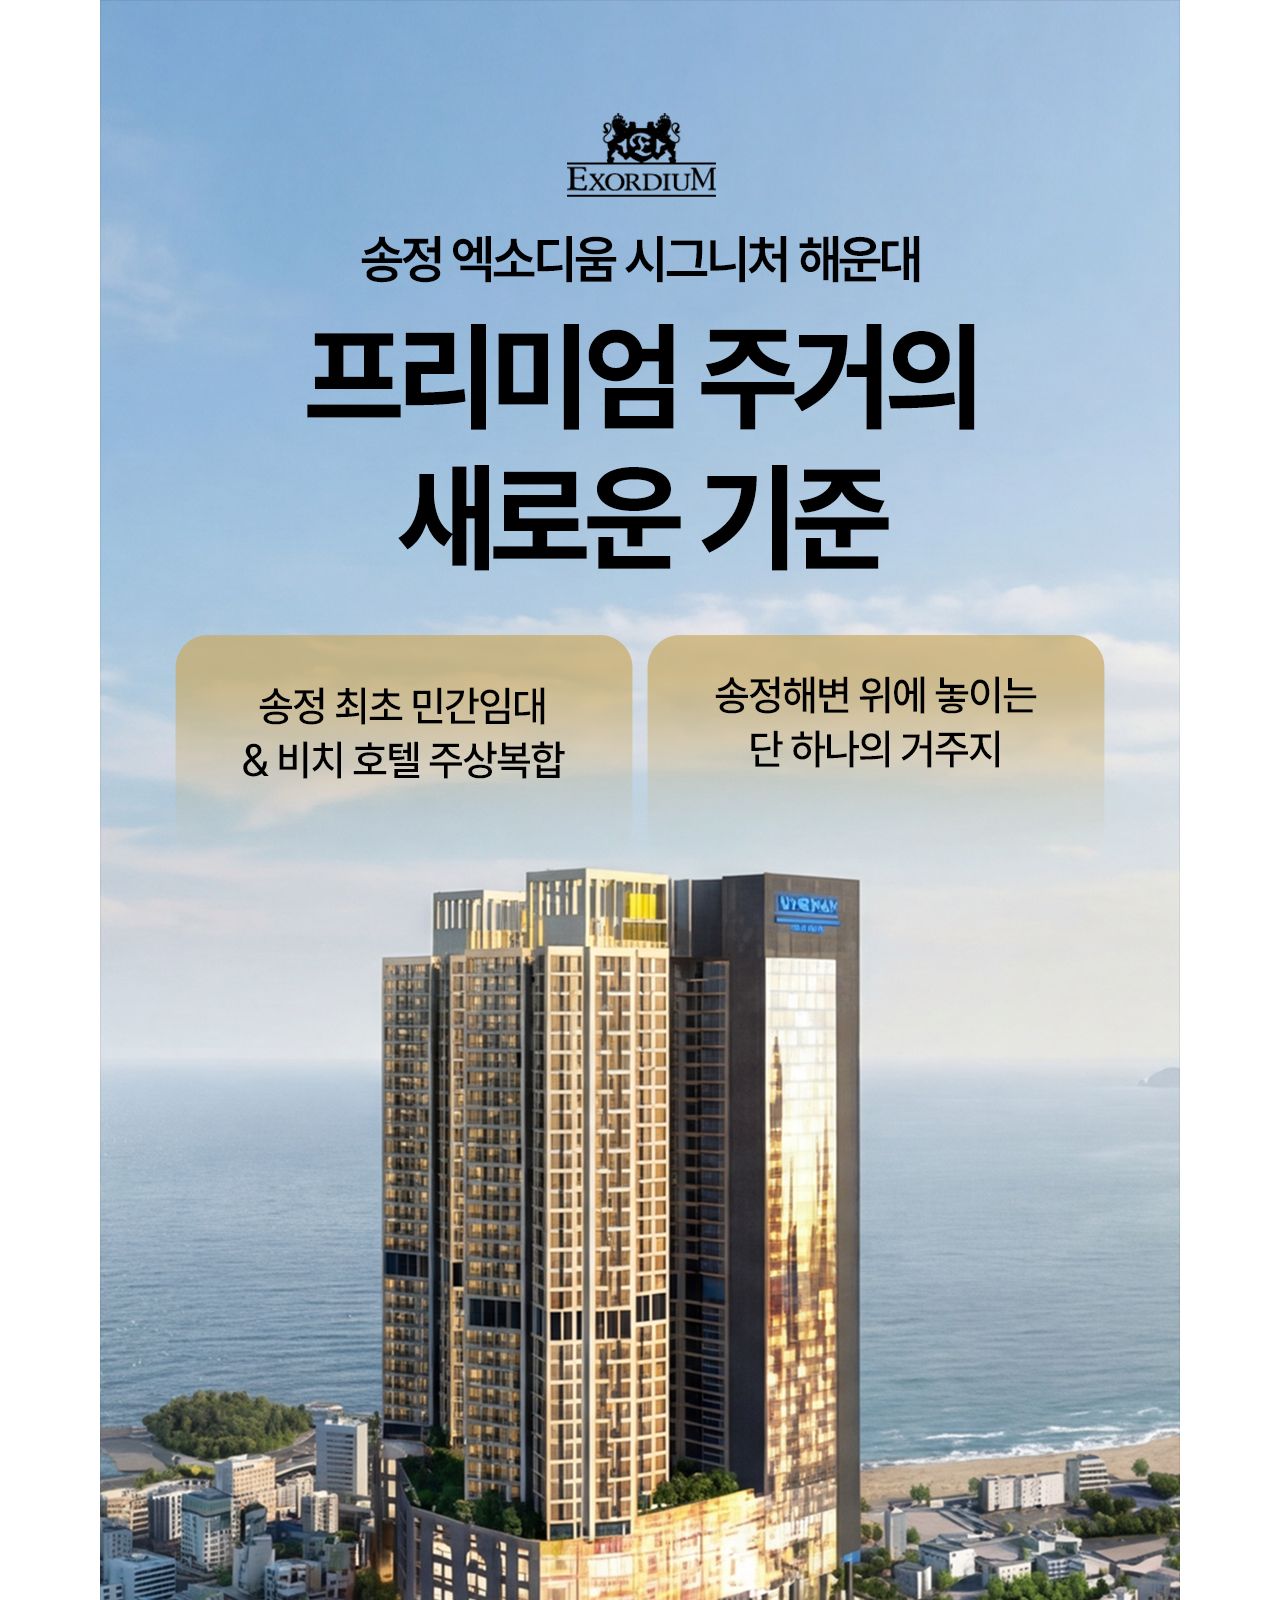
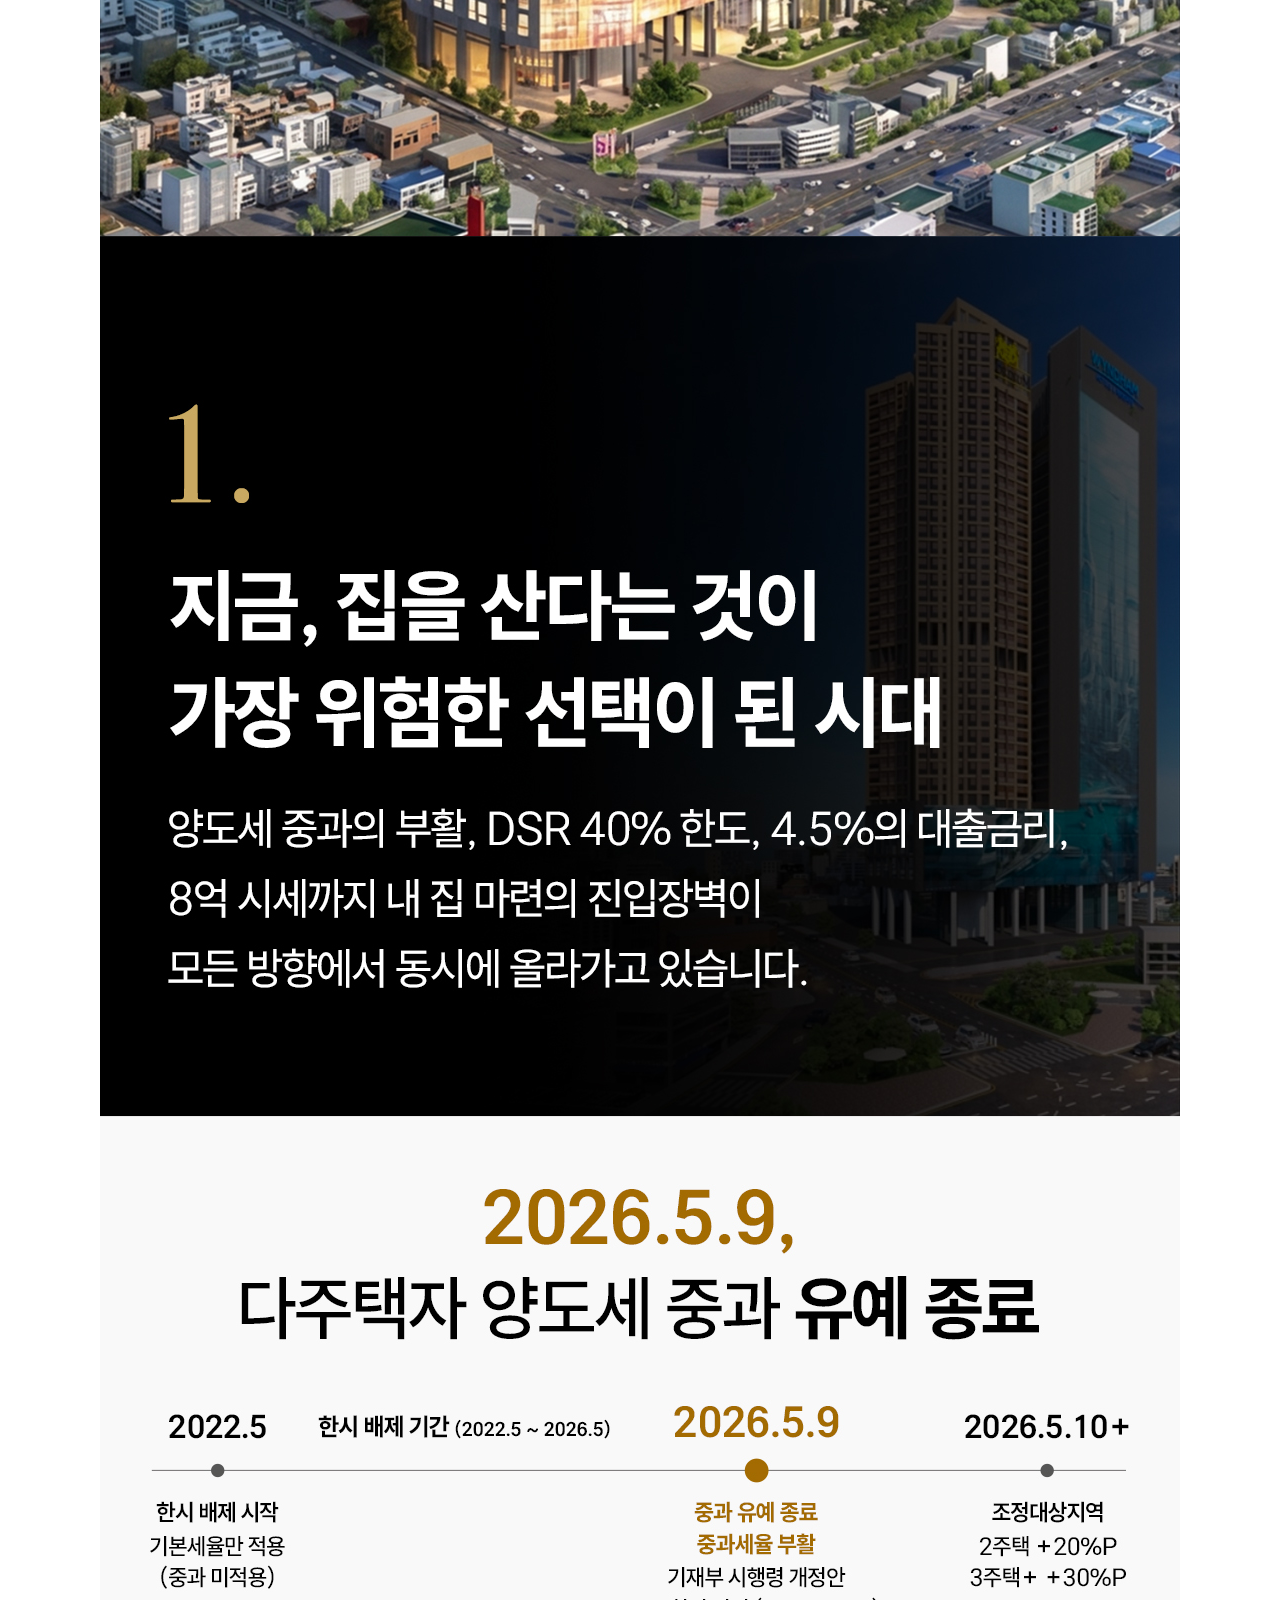
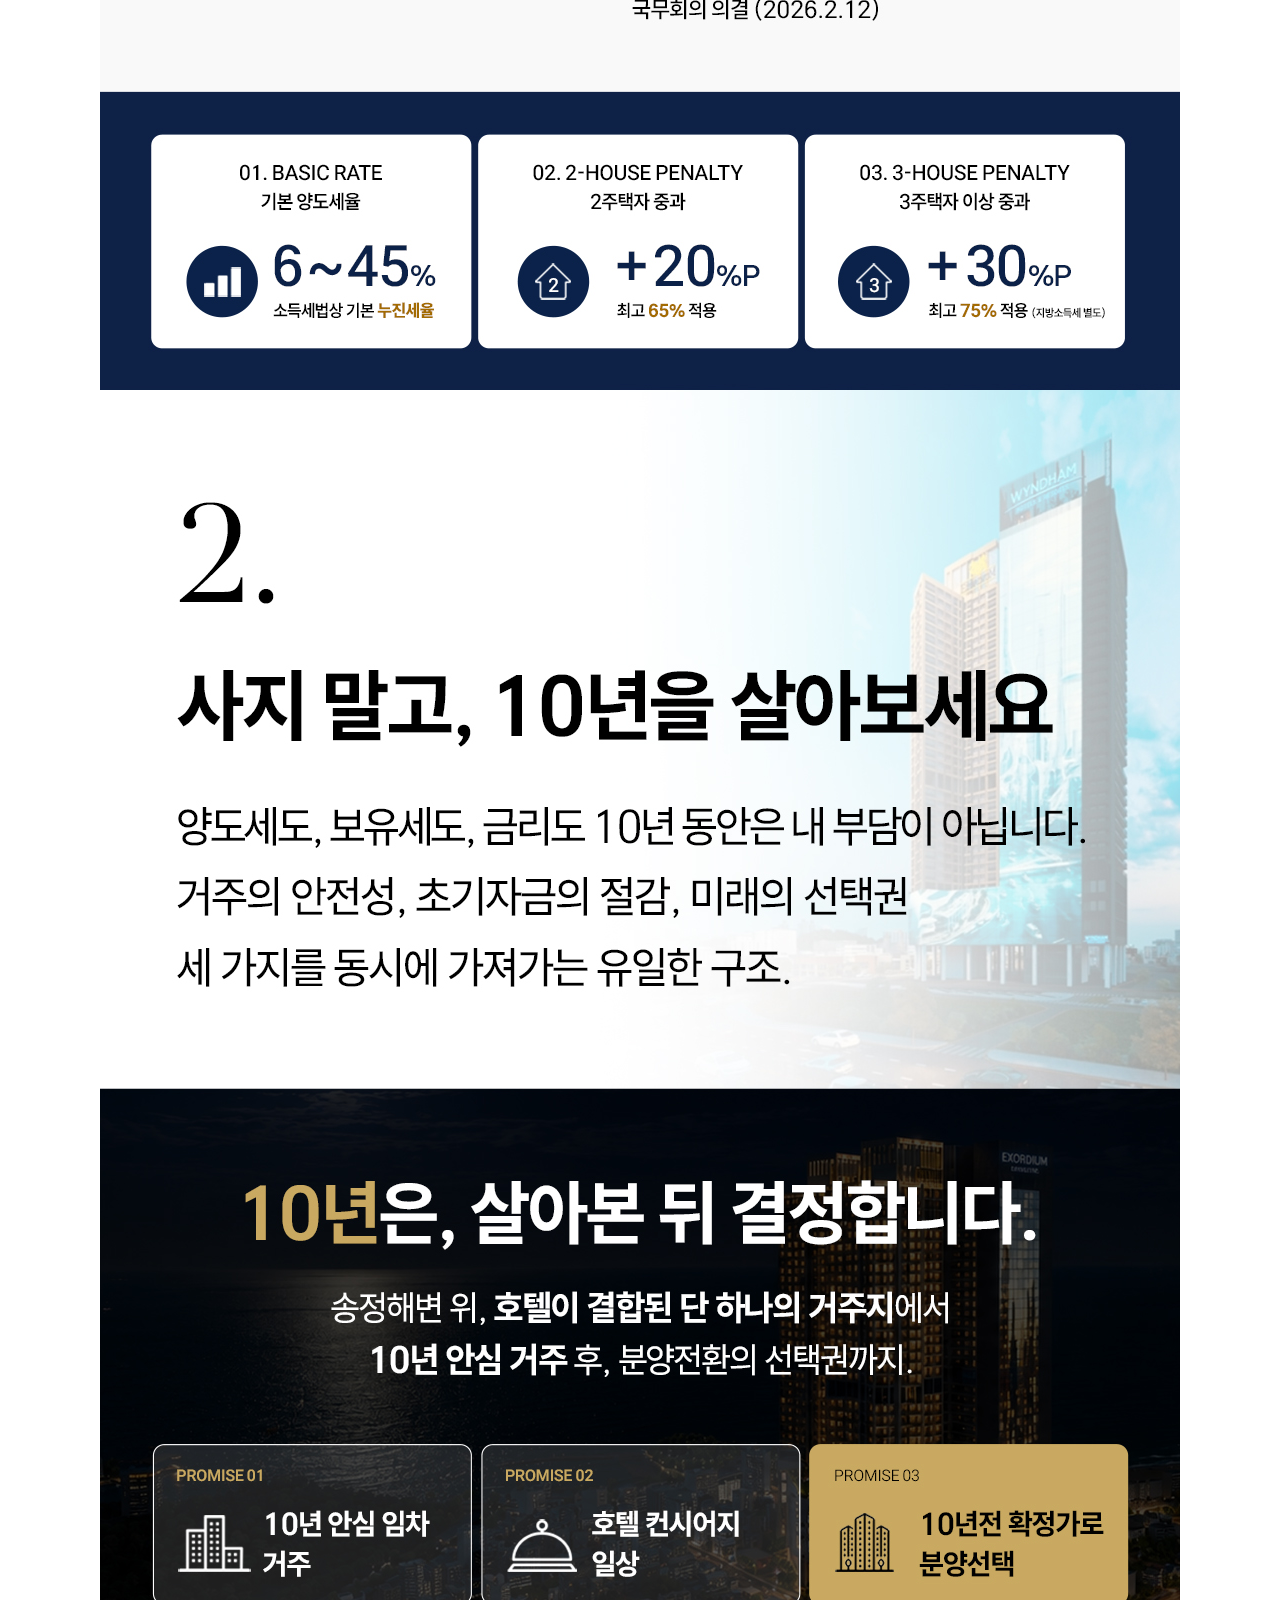
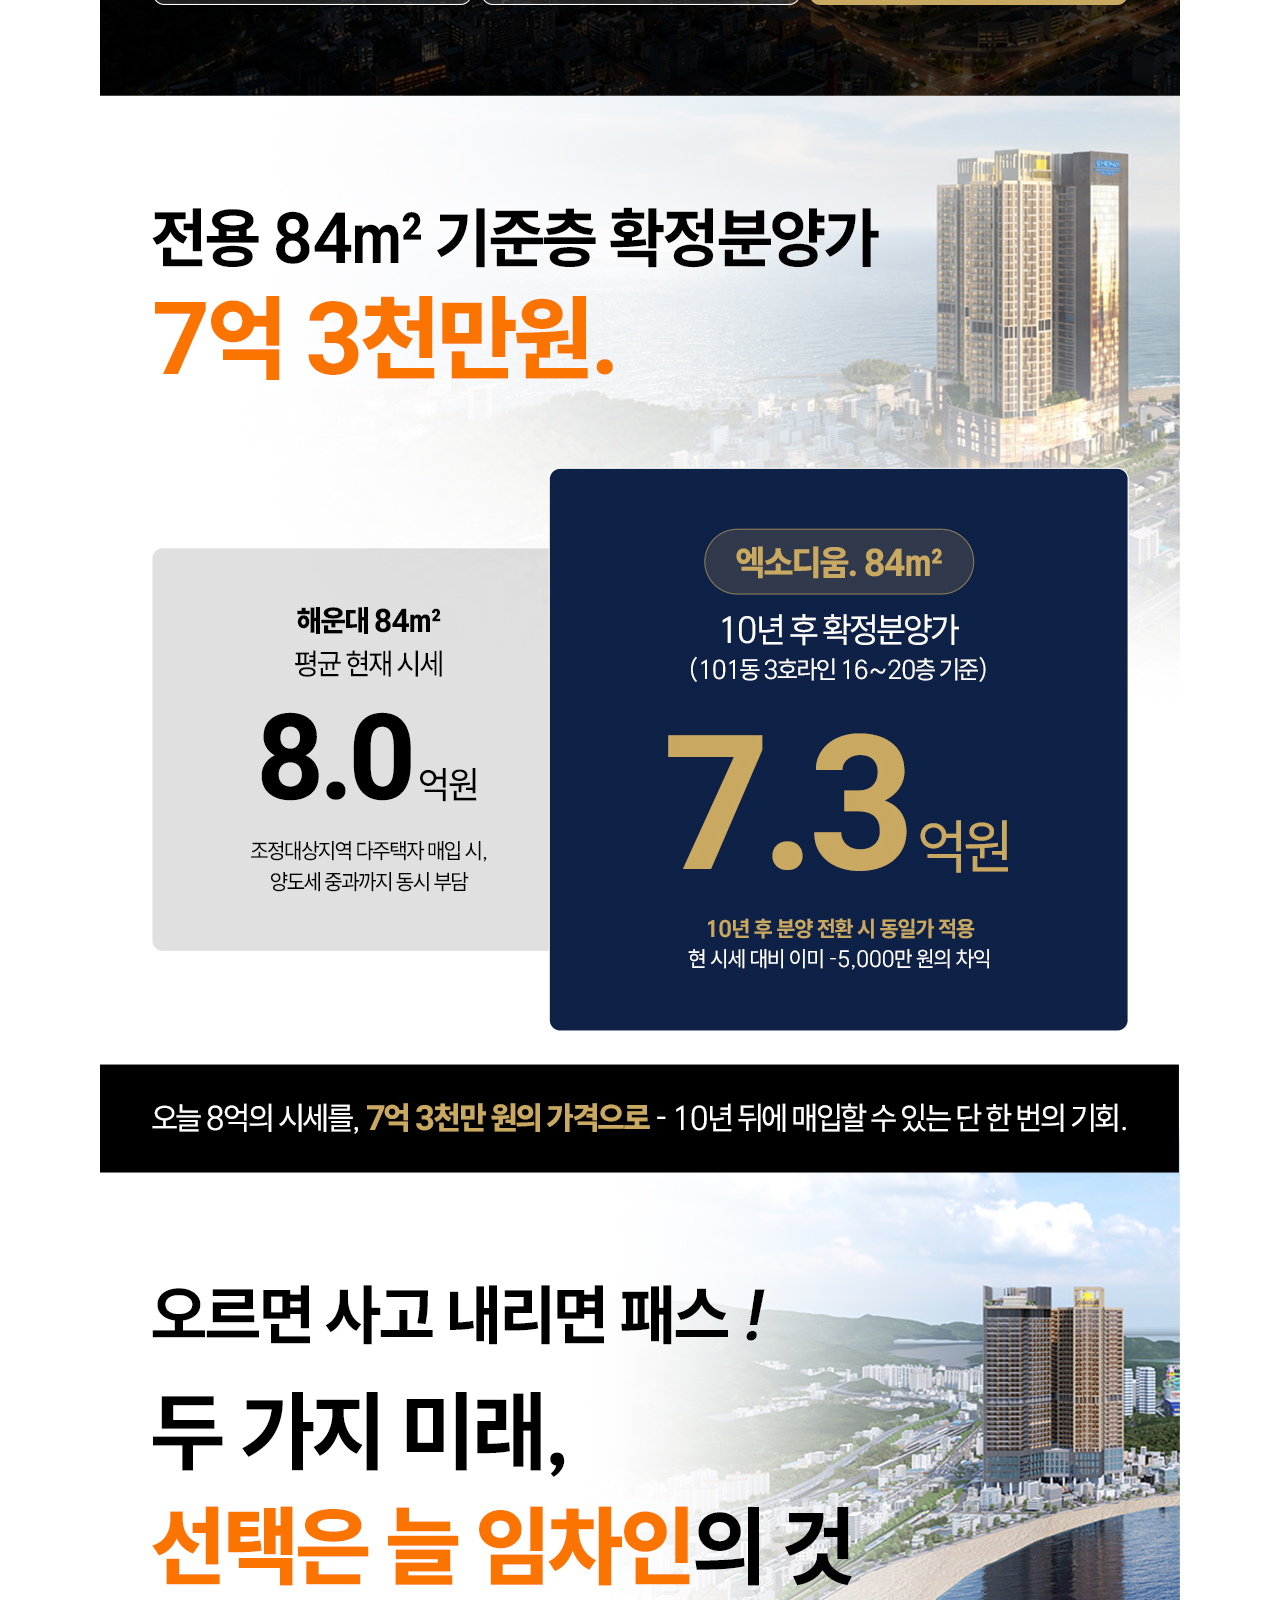
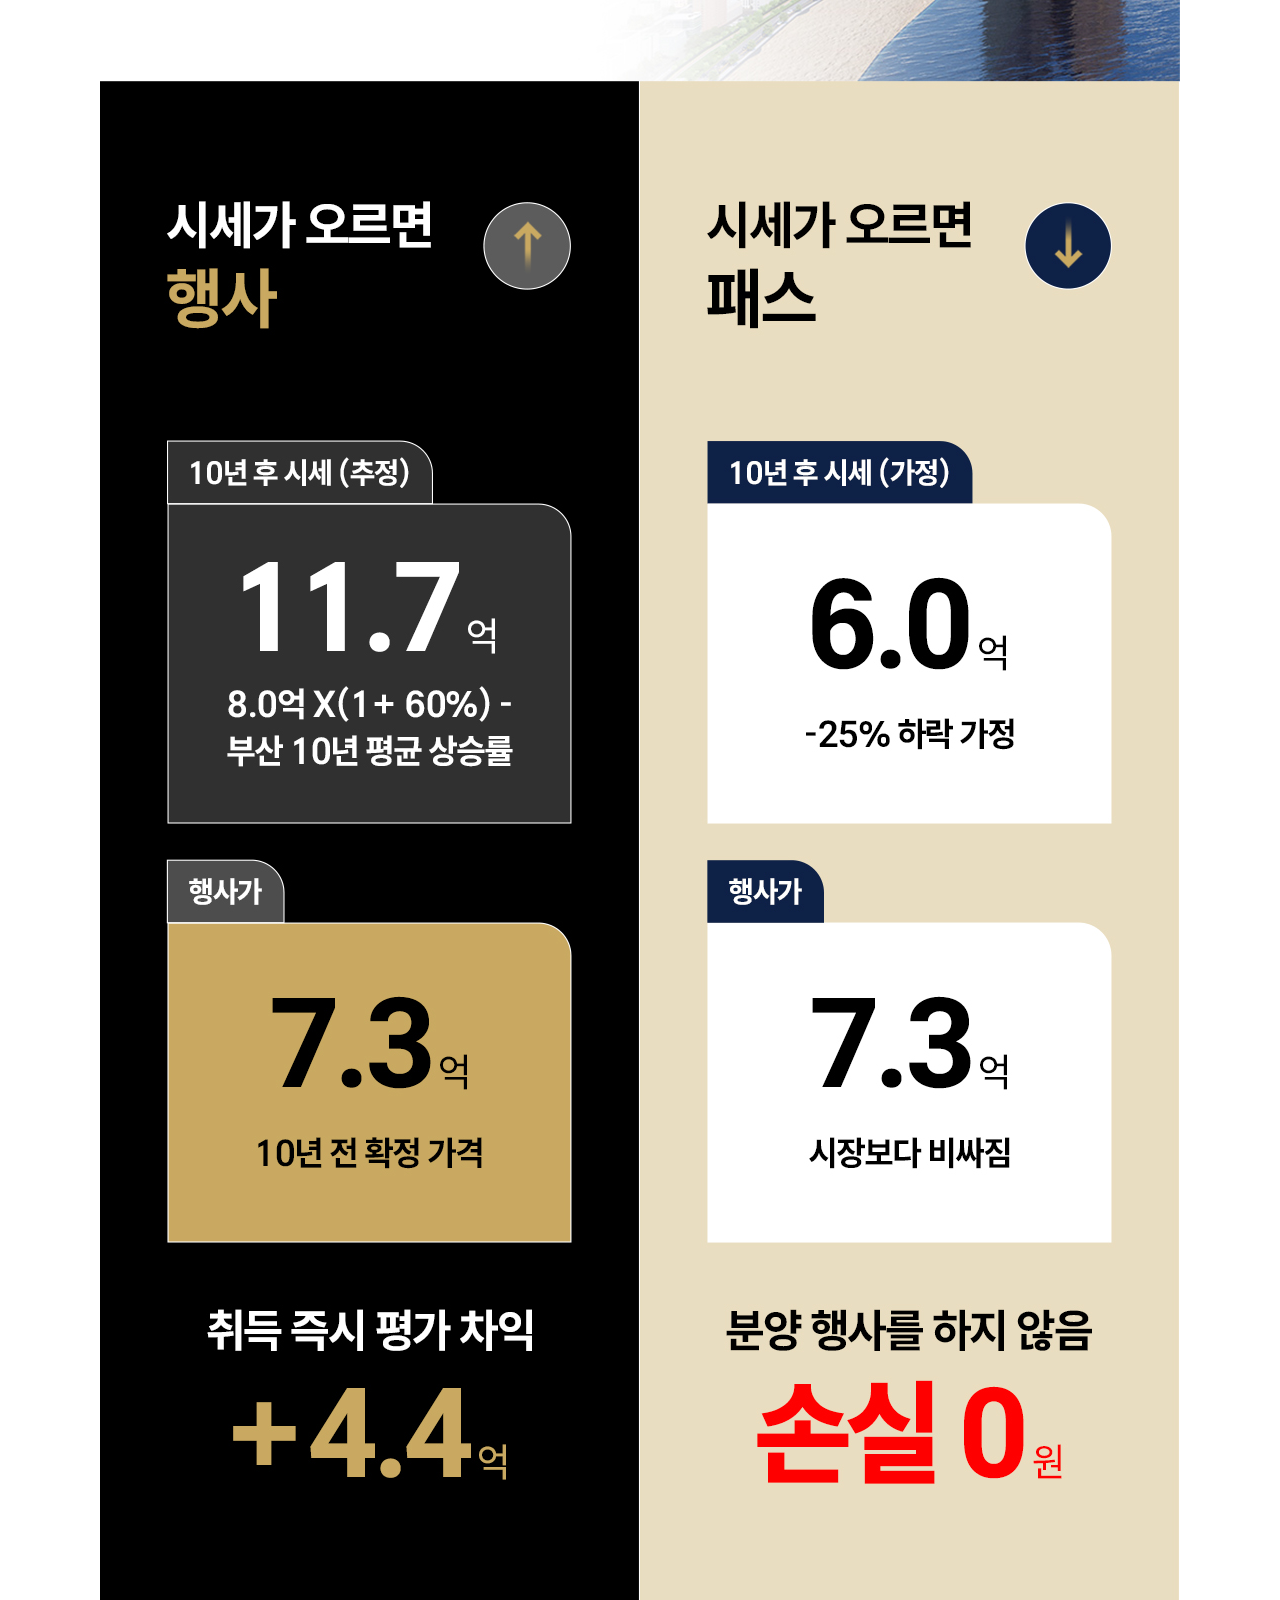
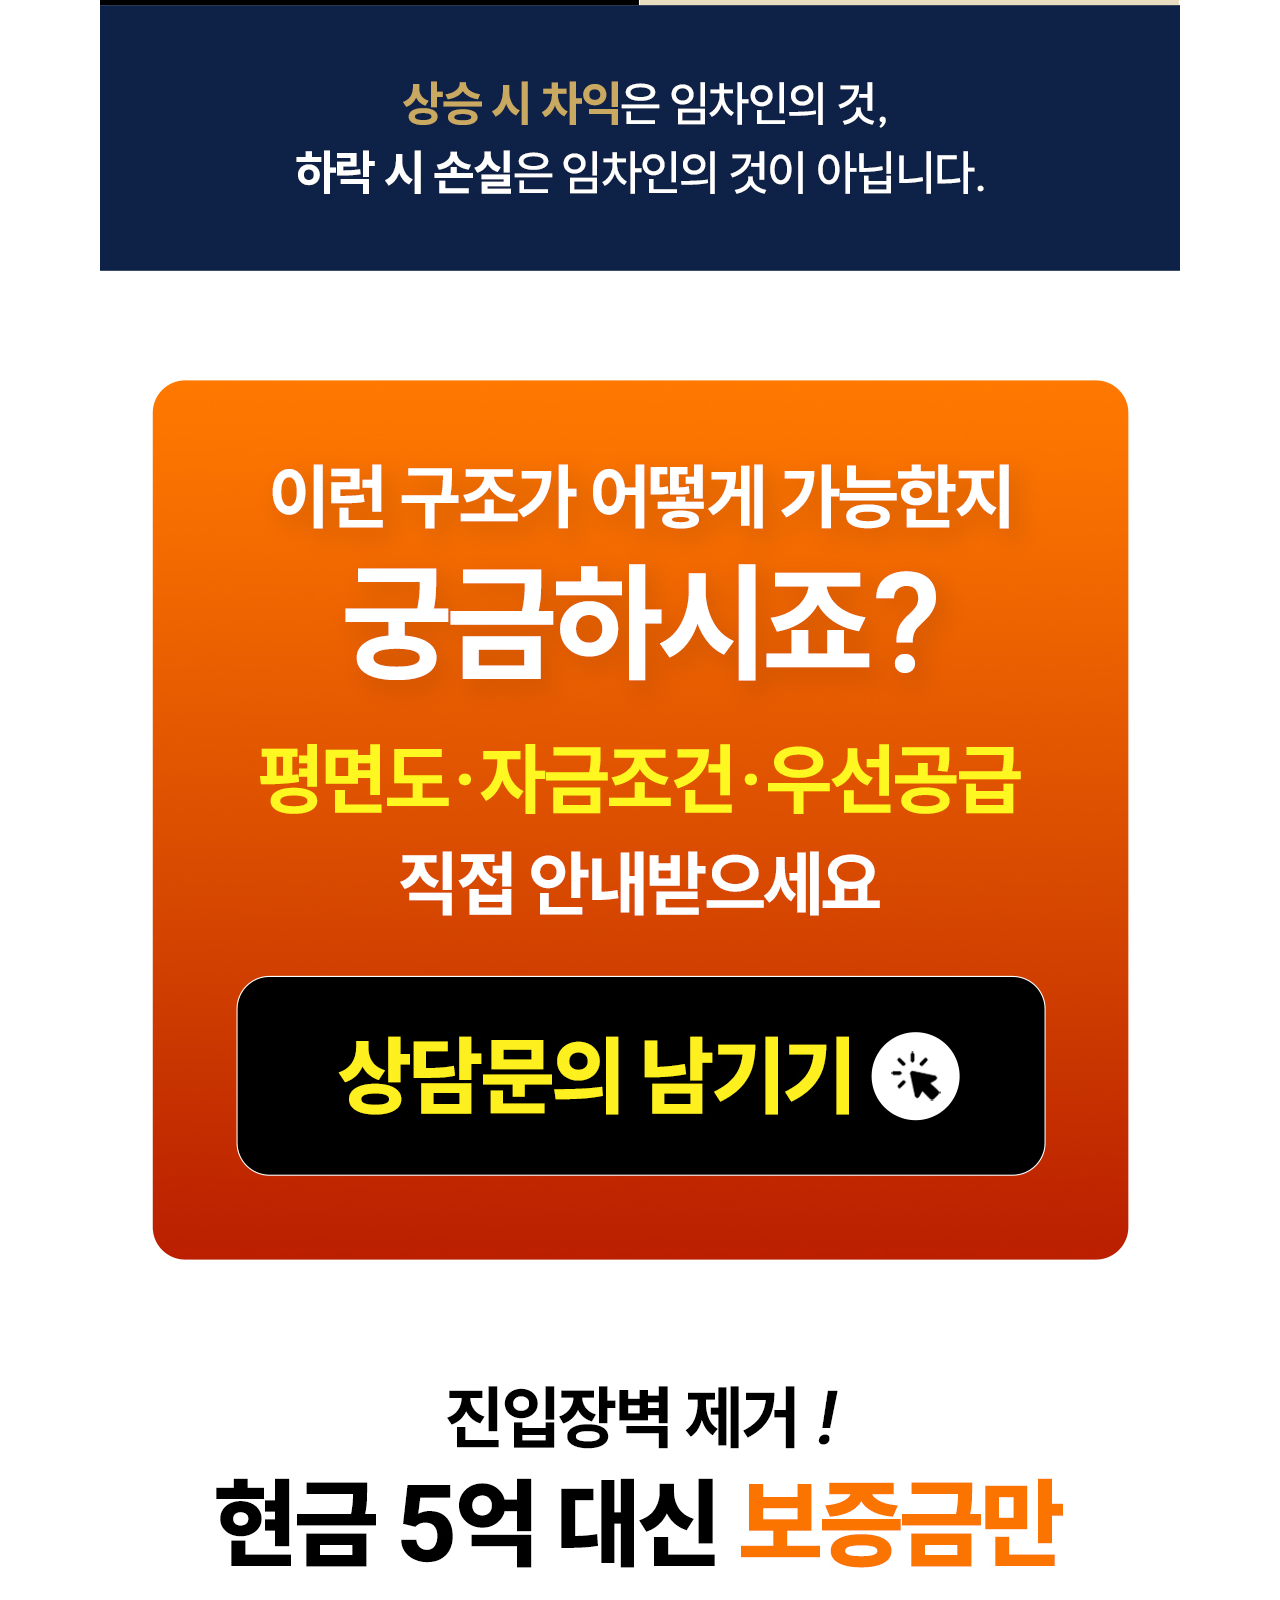
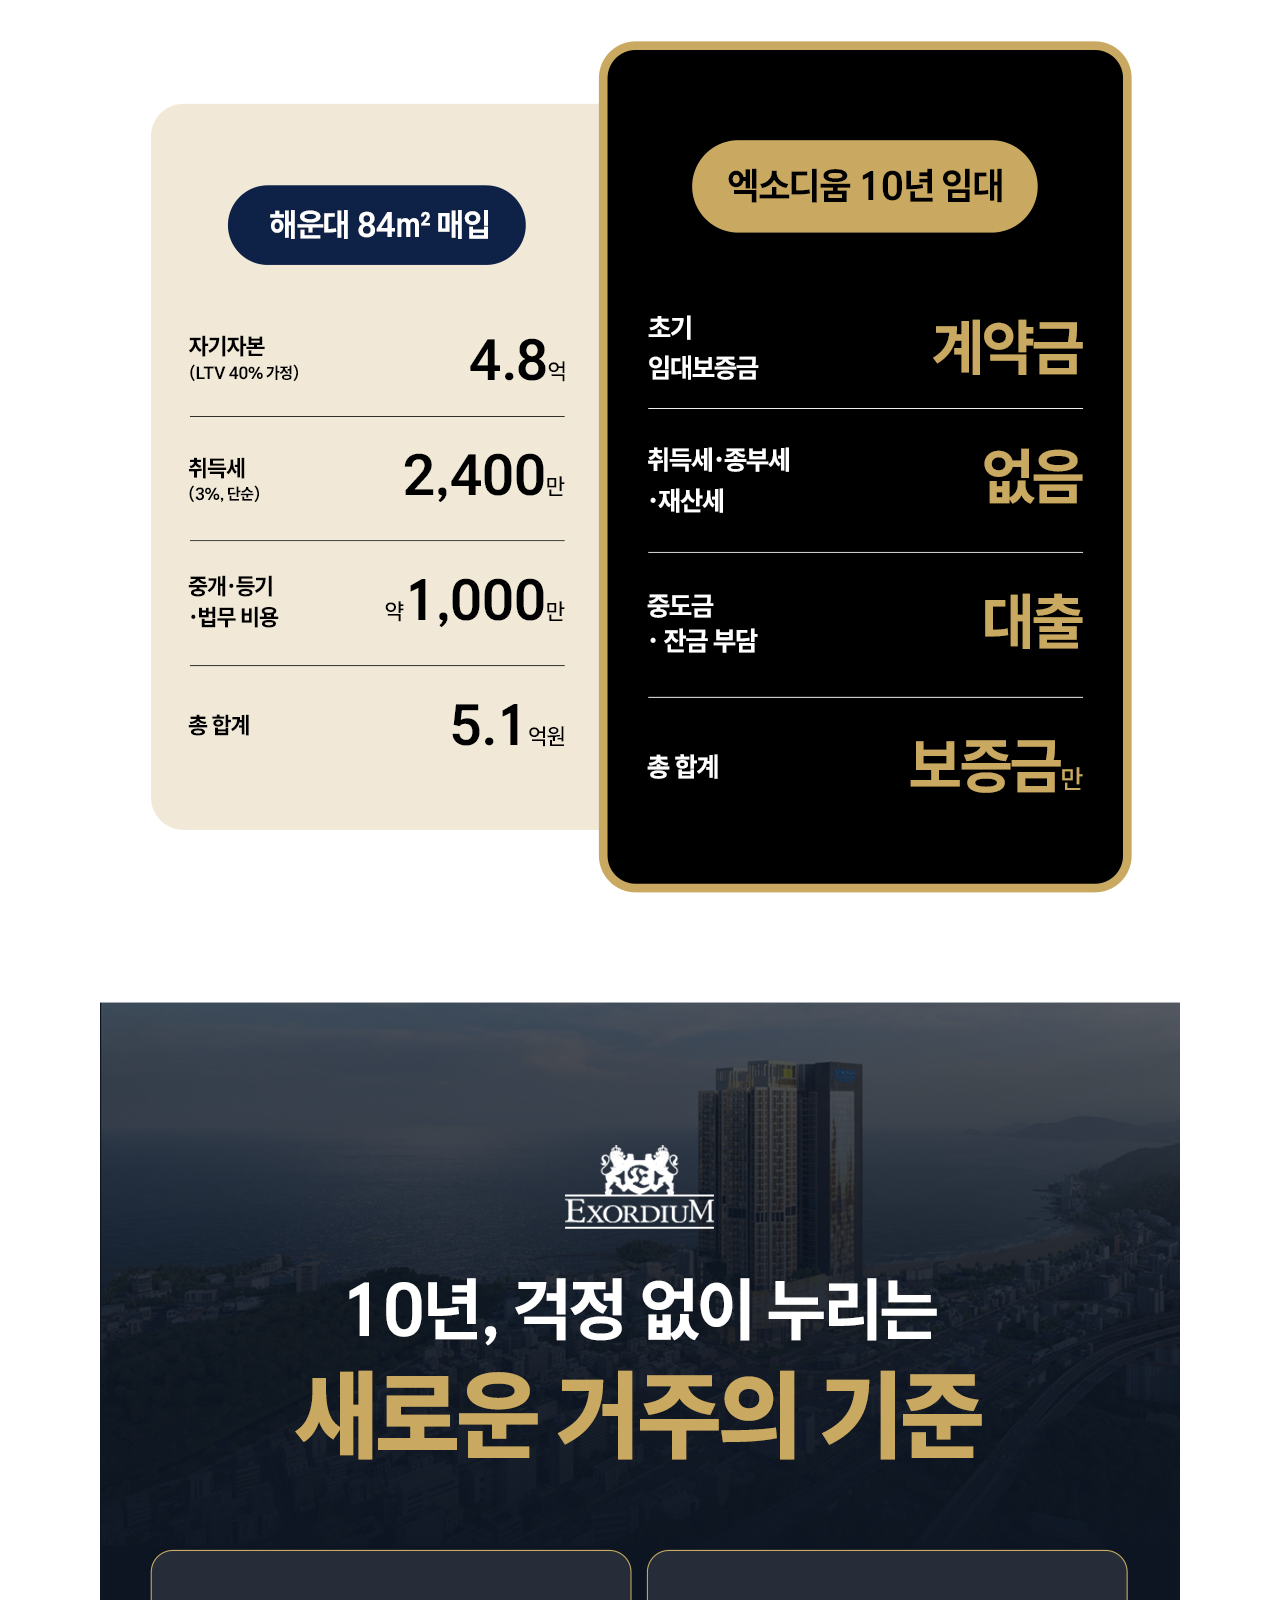
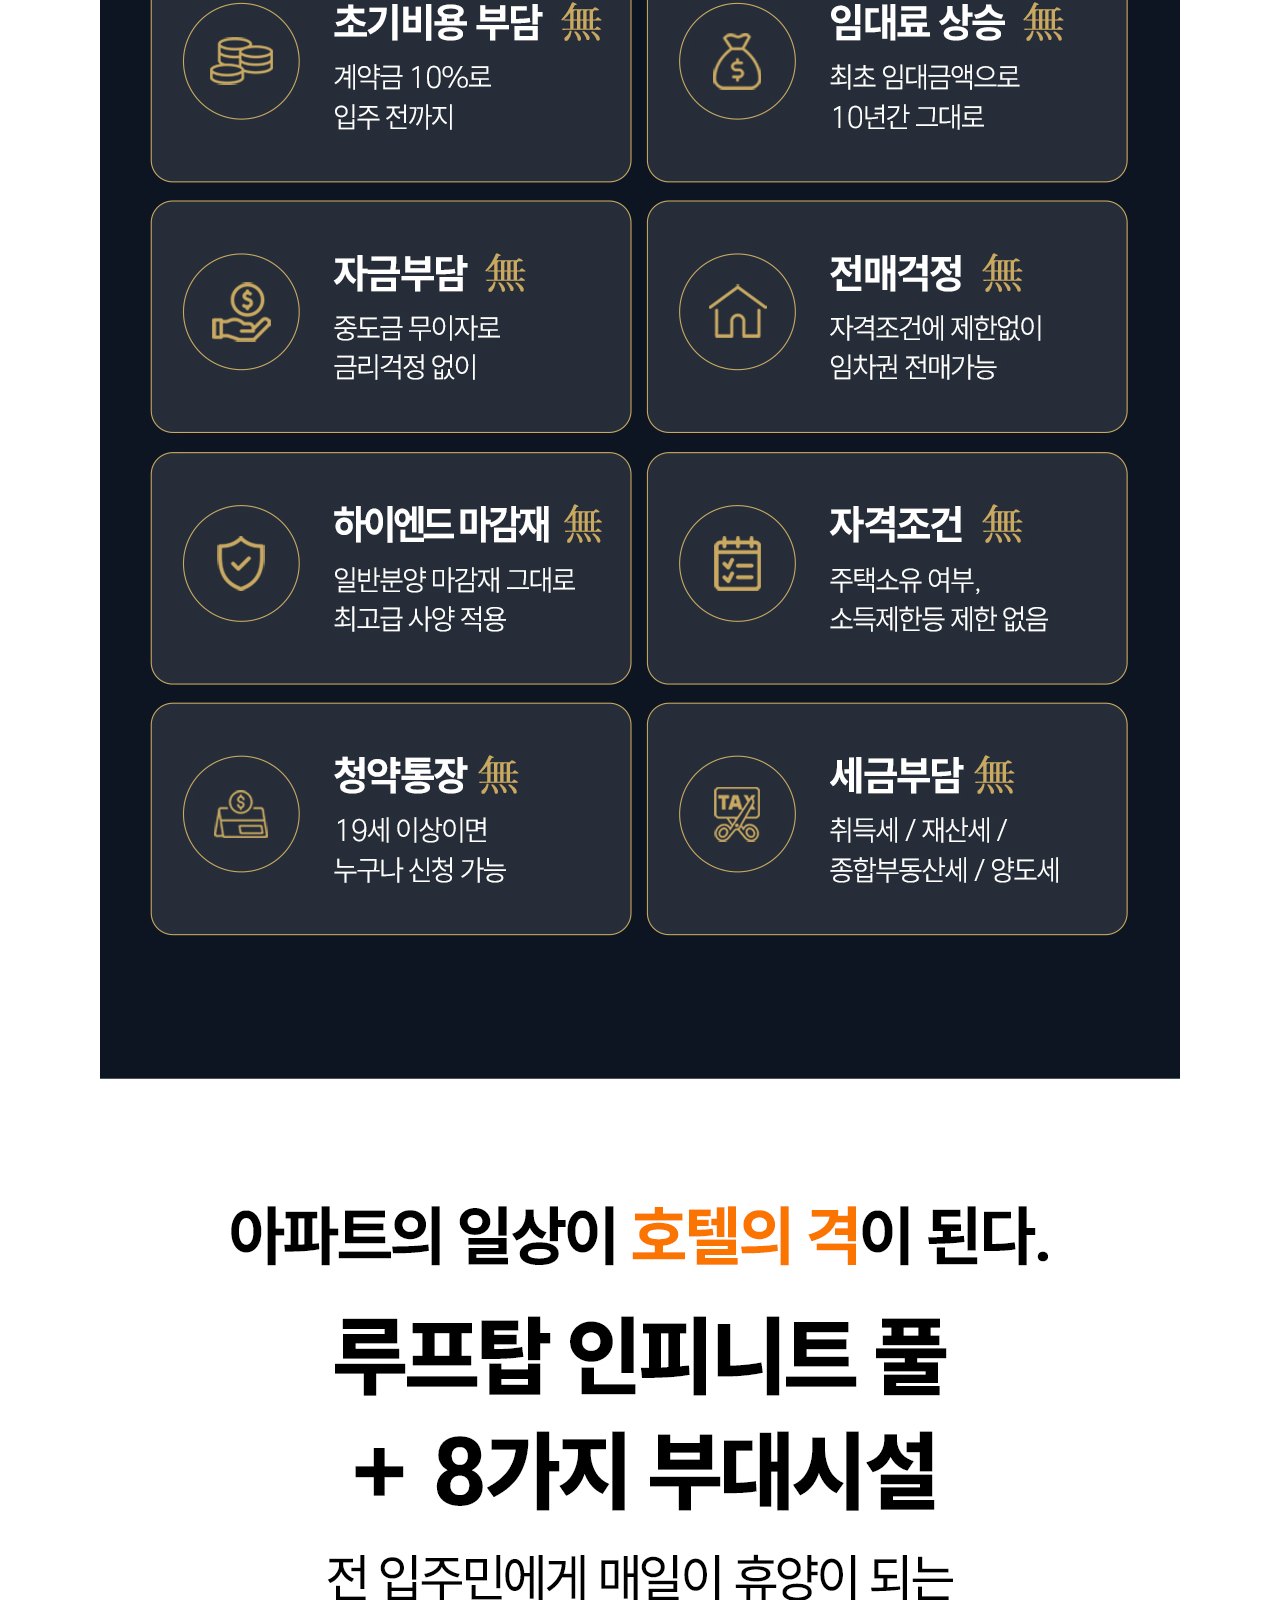
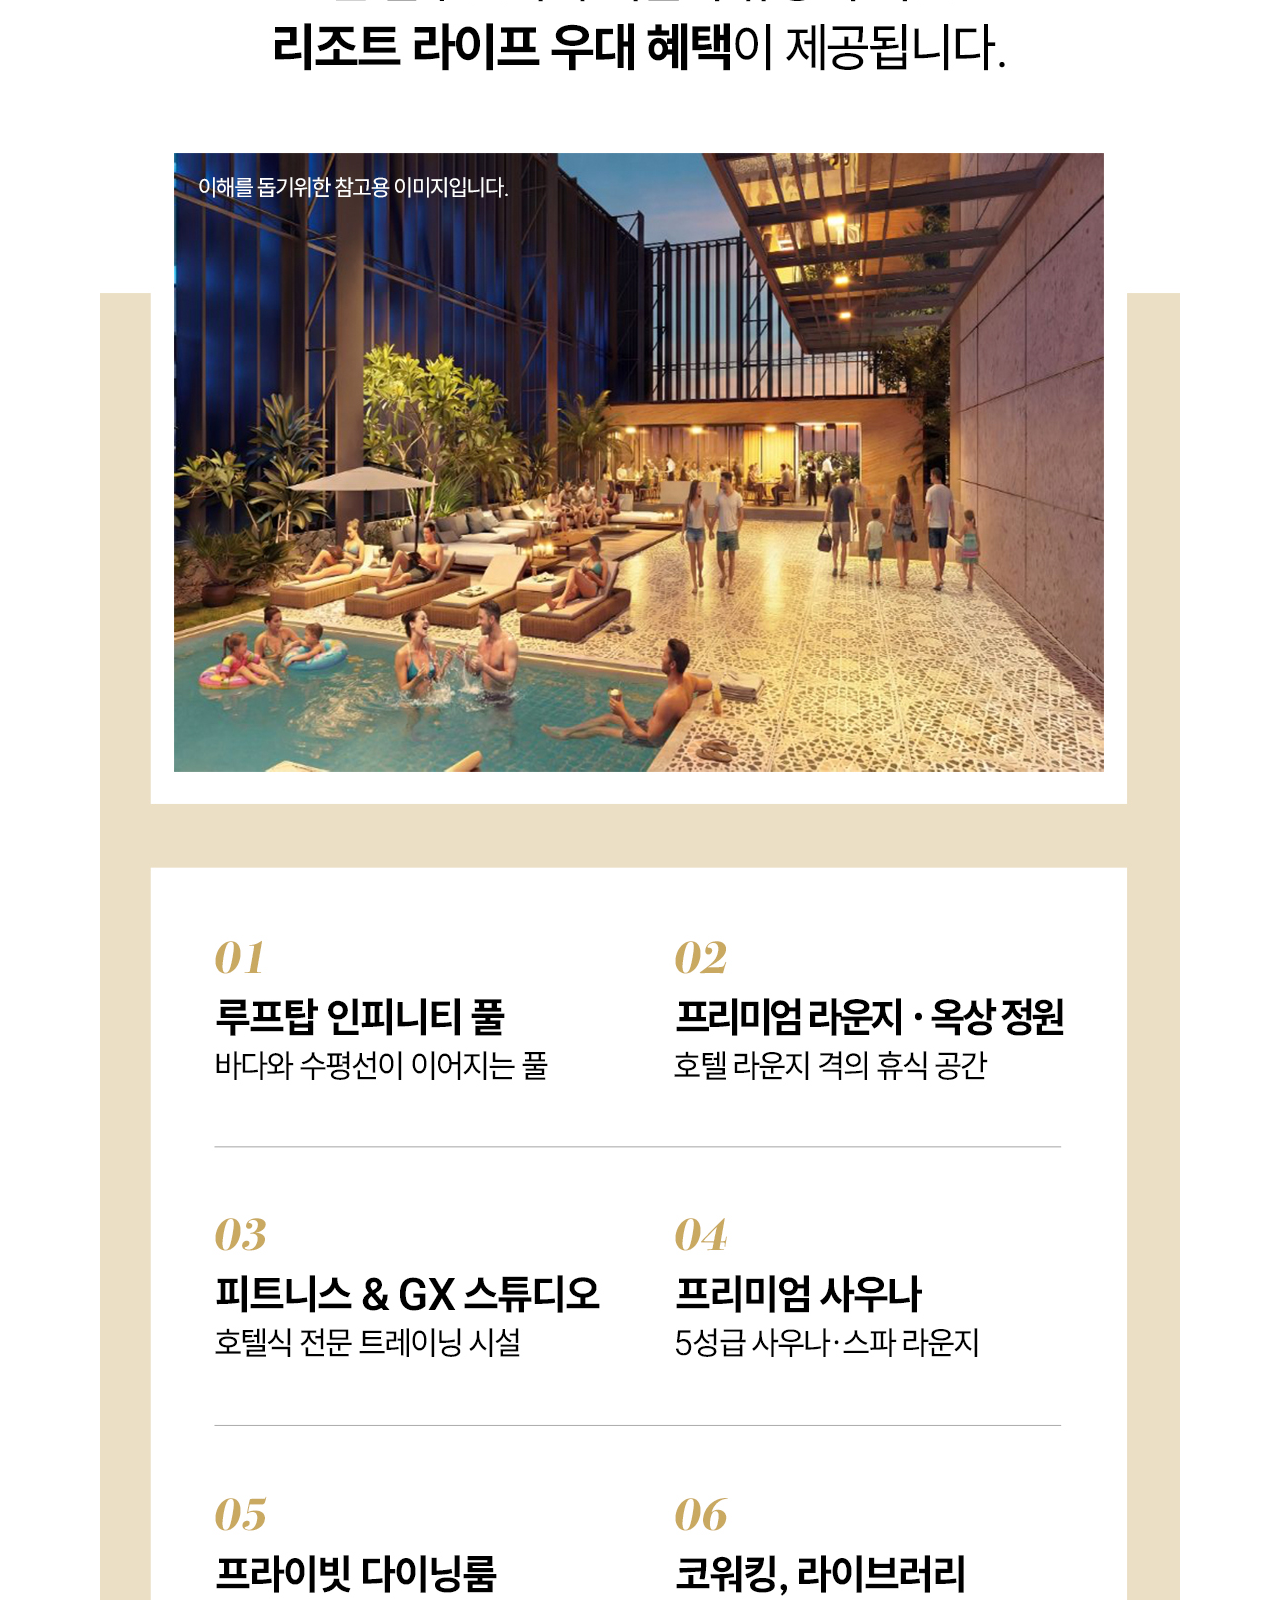
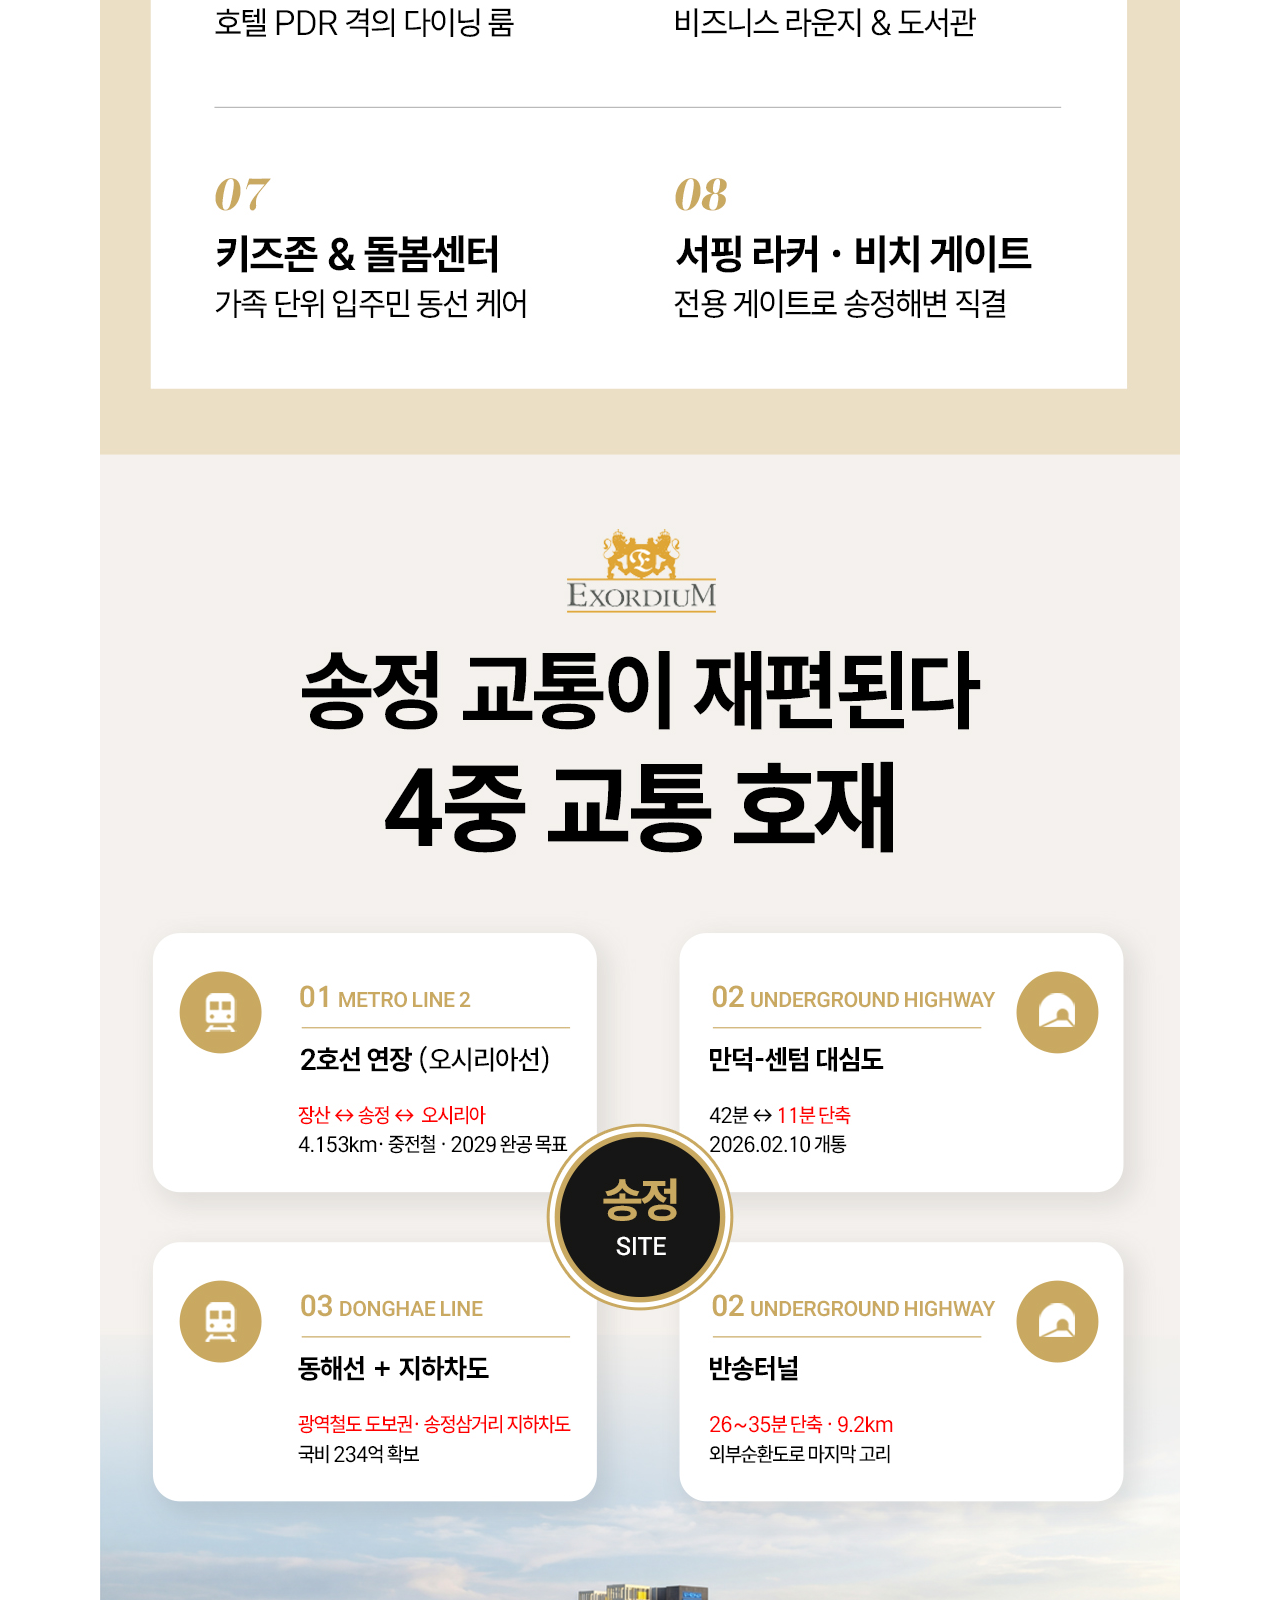
==== commit f4127c90: "문자페이지" ====
--- a/문자/index.html
+++ b/문자/index.html
@@ -6,7 +6,7 @@
 <link rel="icon" type="image/png" href="/images/favicon.png">
 <link rel="shortcut icon" type="image/png" href="/images/favicon.png">
 <link rel="apple-touch-icon" href="/images/favicon.png">
-<link rel="preload" as="image" href="/images/main.jpg" fetchpriority="high">
+<link rel="preload" as="image" href="1.jpg" fetchpriority="high">
 <title>송정 엑소디움 시그니처 해운대 | EXORDIUM SIGNATURE HAEUNDAE</title>
 <meta name="description" content="송정 최초 민간임대 아파트 + 윈덤 호텔 결합 주거복합. 송정해수욕장 도보 5분. 사전 관심고객 등록 및 상담 예약.">
 <meta name="keywords" content="송정 엑소디움, 엑소디움 시그니처 해운대, 송정 분양, 해운대 분양, 송정 아파트, 윈덤 해운대, 송정 민간임대">
@@ -24,562 +24,21 @@
 <meta property="og:locale" content="ko_KR">
 <meta name="twitter:card" content="summary_large_image">
 <meta name="naver-site-verification" content="24040cec1dcb369c8e539911b96b3f53b94861d3" />
-<link rel="stylesheet" as="style" crossorigin href="https://cdn.jsdelivr.net/gh/orioncactus/pretendard@v1.3.9/dist/web/static/pretendard.min.css">
-<link rel="preconnect" href="https://fonts.googleapis.com">
-<link rel="preconnect" href="https://fonts.gstatic.com" crossorigin>
-<link href="https://fonts.googleapis.com/css2?family=Cormorant+Garamond:wght@500;600;700&display=swap" rel="stylesheet">
-<link rel="stylesheet" href="/css/style.css?v=77">
+<style>
+  html,body{margin:0;padding:0;background:#fff;}
+  body{-webkit-text-size-adjust:100%;}
+  .detail{max-width:1080px;margin:0 auto;}
+  .detail img{display:block;width:100%;height:auto;border:0;}
+  .detail a{display:block;text-decoration:none;}
+</style>
 </head>
 <body>
-<script>
-  function switchFloor(type){
-    var fv=document.getElementById('floorplan'); if(!fv) return;
-    var t=fv.querySelectorAll('.ftab'), p=fv.querySelectorAll('.floor-panel'), i;
-    for(i=0;i<t.length;i++){ t[i].classList.toggle('active', t[i].getAttribute('data-type')===type); }
-    for(i=0;i<p.length;i++){ p[i].classList.toggle('active', p[i].getAttribute('data-type')===type); }
-  }
-  function amMove(dir){
-    var sl=document.getElementById('amSlider'); if(!sl) return;
-    var s=sl.querySelectorAll('.am-slide'), cur=0, i;
-    if(!s.length) return;
-    for(i=0;i<s.length;i++){ if(s[i].classList.contains('active')) cur=i; }
-    var n=(cur+dir+s.length)%s.length;
-    for(i=0;i<s.length;i++){ s[i].classList.toggle('active', i===n); }
-  }
-  function galList(){
-    var a=[], seen={}, th=document.querySelectorAll('#gallery .gal-thumb'), i, s;
-    for(i=0;i<th.length;i++){ s=th[i].getAttribute('data-src'); if(!seen[s]){ seen[s]=1; a.push(s); } }
-    return a;
-  }
-  function galMove(dir){
-    var m=document.getElementById('galMain'); if(!m) return;
-    var a=galList(); if(!a.length) return;
-    var cur=a.indexOf(m.getAttribute('src')); if(cur<0) cur=0;
-    m.src=a[(cur+dir+a.length)%a.length];
-  }
-  function galPick(el){ var m=document.getElementById('galMain'); if(m) m.src=el.getAttribute('data-src'); }
-  function openZoom(src){
-    var lb=document.getElementById('zoomLightbox'); if(!lb) return;
-    document.getElementById('zoomImg').src=src;
-    lb.classList.add('open');
-    document.body.style.overflow='hidden';
-  }
-  function closeZoom(e){
-    if(e && e.target && e.target.id==='zoomImg') return;
-    var lb=document.getElementById('zoomLightbox'); if(!lb) return;
-    lb.classList.remove('open');
-    document.body.style.overflow='';
-  }
-  function closePopup(){ var p=document.getElementById('sitePopup'); if(p) p.classList.remove('show'); }
-  function closePopupToday(){ try{ localStorage.setItem('popupHideDate', new Date().toDateString()); }catch(e){} closePopup(); }
-  var LEAD_ENDPOINT='https://script.google.com/macros/s/AKfycbyo-GKEic81CJ9ybo5vnZVrxA5n2MeEUQasdVphPf2xfMnzW7_JChssM3a9sZV_lBFF/exec';
-  function pageSource(){
-    try{
-      var p=decodeURIComponent(location.pathname);
-      if(p.indexOf('블로그')>=0) return '블로그';
-      if(p.indexOf('카페')>=0) return '카페';
-      if(p.indexOf('문자')>=0) return '문자';
-    }catch(e){}
-    return '메인페이지';
-  }
-  function submitLead(form, e){
-    if(e) e.preventDefault();
-    var name=form.querySelector('[name="name"]');
-    var phone=form.querySelector('[name="phone"]');
-    var agree=form.querySelector('[name="agree"]');
-    if(!name.value.trim()){ alert('성함을 입력해 주세요.'); name.focus(); return false; }
-    var digits=phone.value.replace(/[^0-9]/g,'');
-    if(digits.length<10){ alert('연락처를 정확히 입력해 주세요.'); phone.focus(); return false; }
-    if(agree && !agree.checked){ alert('개인정보 수집·이용에 동의해 주세요.'); return false; }
-    var data={ source:pageSource(), name:name.value.trim(), phone:digits };
-    fetch(LEAD_ENDPOINT,{method:'POST',mode:'no-cors',headers:{'Content-Type':'application/x-www-form-urlencoded;charset=UTF-8'},body:new URLSearchParams(data).toString()}).catch(function(){});
-    form.reset();
-    var m=document.getElementById('thanksModal'); if(m) m.classList.add('open');
-    return false;
-  }
-</script>
-
-<!-- ===================== 진입 팝업 ===================== -->
-<div class="site-popup" id="sitePopup">
-  <div class="popup-inner">
-    <a href="tel:1533-8429" class="popup-img-link"><img src="/images/팝업.png" alt="송정 엑소디움 전화상담"></a>
-    <button type="button" class="popup-x" onclick="closePopup()" aria-label="닫기">✕</button>
-    <div class="popup-bar">
-      <button type="button" class="popup-today" onclick="closePopupToday()">오늘 하루 보지 않기</button>
-      <button type="button" class="popup-close" onclick="closePopup()">닫기</button>
-    </div>
-  </div>
+<div class="detail">
+  <img src="1.jpg" alt="송정 엑소디움 시그니처 해운대 안내" width="1080" height="12279" fetchpriority="high" decoding="async">
+  <img src="2.jpg" alt="송정 엑소디움 시그니처 해운대 안내" width="1080" height="13321" loading="lazy" decoding="async">
+  <a href="tel:1533-8429" aria-label="1533-8429 전화 상담"><img src="3.jpg" alt="상담받는다고 계약하는 거 아닙니다 · 전화상담 1533-8429" width="1080" height="738" loading="lazy" decoding="async"></a>
+  <a href="tel:1533-8429" aria-label="1533-8429 방문·상담 예약"><img src="4.jpg" alt="방문·상담 예약은 1533-8429" width="1080" height="737" loading="lazy" decoding="async"></a>
+  <a href="tel:1533-8429" aria-label="1533-8429 전화 상담"><img src="5.png" alt="해운대 송정 엑소디움 1533-8429" width="1000" height="1000" loading="lazy" decoding="async"></a>
 </div>
-<script>
-  (function(){
-    var p=document.getElementById('sitePopup'); if(!p) return;
-    var hide=false;
-    try{ hide = localStorage.getItem('popupHideDate')===new Date().toDateString(); }catch(e){}
-    if(!hide) p.classList.add('show');
-  })();
-  // 조감도 갤러리 자동재생 (계속 루프)
-  setInterval(function(){
-    if(document.querySelectorAll('#gallery .gal-thumb').length){ galMove(1); }
-  }, 3000);
-</script>
-
-<!-- ===================== HEADER ===================== -->
-<header class="site-header" id="header">
-  <div class="header-inner">
-    <a href="#hero" class="logo">
-      <img src="/images/logo.png" alt="EXORDIUM SIGNATURE HAEUNDAE">
-    </a>
-    <div class="header-right">
-      <a href="tel:1533-8429" class="header-tel"><img class="tel-ico" src="/images/전화.png" alt="전화" width="24" height="24" style="width:24px;height:24px;object-fit:contain">1533-8429</a>
-      <a href="#contact" class="header-grand">GRAND OPEN</a>
-    </div>
-  </div>
-</header>
-
-<!-- ===================== HERO ===================== -->
-<section class="hero" id="hero">
-  <!-- 메인 비주얼 (조감도) -->
-  <div class="hero-bg"></div>
-  <div class="hero-overlay"></div>
-  <div class="hero-main">
-  <div class="hero-content">
-    <p class="hero-eyebrow hero-eyebrow-ko">엑소디움 시그니처 해운대</p>
-    <h1 class="hero-title"><span class="ht-sm">세계적 호텔 체인 윈덤과 만난</span><span class="ht-lg">프리미엄의 절정</span></h1>
-    <a href="#location" class="hero-scroll" aria-label="Scroll down">
-      <span class="hs-text">Scroll Down</span>
-      <span class="hs-mouse"><span class="hs-wheel"></span></span>
-    </a>
-  </div>
-  </div>
-  <div class="hero-form-m">
-    <p class="hfm-title">방문예약 · 상담신청</p>
-    <form data-form="hero-mobile" onsubmit="return submitLead(this, event)">
-      <div class="hfm-row">
-        <input type="text" name="name" placeholder="성함" required>
-        <input type="tel" name="phone" placeholder="연락처" required inputmode="numeric">
-      </div>
-      <button type="submit" class="btn btn-gold hfm-btn">상담 신청하기</button>
-      <label class="hfm-agree"><input type="checkbox" name="agree" required checked><span>개인정보 수집·이용 동의</span></label>
-    </form>
-  </div>
-</section>
-
-<!-- ===================== LOCATION (2번째) ===================== -->
-<section class="section location" id="location" style="background-image:url('/images/입지.png')">
-  <div class="container">
-    <div class="loc3-box">
-      <p class="eyebrow">Location Premium</p>
-      <h2 class="loc3-title">송정의 모든 프리미엄을<br>가장 가까이</h2>
-      <ul class="loc3-list">
-          <li>
-            <span class="lc-ic"><svg viewBox="0 0 24 24" fill="none" stroke="#c6a058" stroke-width="1.5"><circle cx="17" cy="6.5" r="2.2"/><path d="M3 18c2 0 2-1.3 4-1.3s2 1.3 4 1.3 2-1.3 4-1.3 2 1.3 4 1.3"/><path d="M5 14.5c0-3.5 3.2-6.5 7-6.5"/></svg></span>
-            <span class="lc-name">송정해수욕장</span>
-            <span class="lc-dist">도보 5분</span>
-          </li>
-          <li>
-            <span class="lc-ic"><svg viewBox="0 0 24 24" fill="none" stroke="#c6a058" stroke-width="1.5"><rect x="6" y="3" width="12" height="14" rx="2.5"/><path d="M6 10h12"/><circle cx="9.5" cy="13.5" r="1" fill="#c6a058" stroke="none"/><circle cx="14.5" cy="13.5" r="1" fill="#c6a058" stroke="none"/><path d="M8 17l-2 4M16 17l2 4"/></svg></span>
-            <span class="lc-name">동해선 송정역</span>
-            <span class="lc-dist">도보 5분</span>
-          </li>
-          <li>
-            <span class="lc-ic"><svg viewBox="0 0 24 24" fill="none" stroke="#c6a058" stroke-width="1.5"><rect x="6" y="3" width="12" height="14" rx="2.5"/><path d="M6 10h12"/><circle cx="9.5" cy="13.5" r="1" fill="#c6a058" stroke="none"/><circle cx="14.5" cy="13.5" r="1" fill="#c6a058" stroke="none"/><path d="M8 17l-2 4M16 17l2 4"/></svg></span>
-            <span class="lc-name">2호선 연장</span>
-            <span class="lc-dist">예정</span>
-          </li>
-          <li>
-            <span class="lc-ic"><svg viewBox="0 0 24 24" fill="none" stroke="#c6a058" stroke-width="1.5"><circle cx="12" cy="11" r="7"/><circle cx="12" cy="11" r="1.6"/><path d="M12 4v3.5M12 14.5V18M5 11h3.5M15.5 11H19M7 6l2.5 2.5M17 6l-2.5 2.5"/></svg></span>
-            <span class="lc-name">오시리아 관광단지</span>
-            <span class="lc-dist">차량 5분</span>
-          </li>
-          <li>
-            <span class="lc-ic"><svg viewBox="0 0 24 24" fill="none" stroke="#c6a058" stroke-width="1.5"><path d="M6 8h12l-1 12H7L6 8z"/><path d="M9 8V6.5a3 3 0 016 0V8"/></svg></span>
-            <span class="lc-name">롯데아울렛 · IKEA</span>
-            <span class="lc-dist">생활권</span>
-          </li>
-          <li>
-            <span class="lc-ic"><svg viewBox="0 0 24 24" fill="none" stroke="#c6a058" stroke-width="1.5"><rect x="5" y="3" width="14" height="18" rx="1"/><path d="M9 7h2M13 7h2M9 11h2M13 11h2M9 15h2M13 15h2"/></svg></span>
-            <span class="lc-name">해운대 신시가지</span>
-            <span class="lc-dist">10분대</span>
-          </li>
-        </ul>
-    </div>
-    <img class="loc-map-m" src="/images/입지mo.png" alt="입지 지도">
-  </div>
-</section>
-
-<!-- ===================== 조감도 갤러리 ===================== -->
-<section class="section overview-sec" id="overview">
-  <div class="container">
-    <div class="gallery" id="gallery">
-      <div class="gal-stage">
-        <button type="button" class="gal-arrow gal-prev" aria-label="이전" onclick="galMove(-1)">‹</button>
-        <img class="gal-main" id="galMain" src="/images/사진1.jpg" alt="조감도">
-        <button type="button" class="gal-arrow gal-next" aria-label="다음" onclick="galMove(1)">›</button>
-      </div>
-      <div class="gal-thumbs">
-        <div class="gal-track">
-          <button type="button" class="gal-thumb" onclick="galPick(this)" data-src="/images/사진1.jpg"><img src="/images/사진1.jpg" alt="" loading="lazy"></button>
-          <button type="button" class="gal-thumb" onclick="galPick(this)" data-src="/images/사진2.jpg"><img src="/images/사진2.jpg" alt="" loading="lazy"></button>
-          <button type="button" class="gal-thumb" onclick="galPick(this)" data-src="/images/사진3.jpg"><img src="/images/사진3.jpg" alt="" loading="lazy"></button>
-          <button type="button" class="gal-thumb" onclick="galPick(this)" data-src="/images/사진4.jpg"><img src="/images/사진4.jpg" alt="" loading="lazy"></button>
-          <button type="button" class="gal-thumb" onclick="galPick(this)" data-src="/images/사진1.jpg"><img src="/images/사진1.jpg" alt="" loading="lazy"></button>
-          <button type="button" class="gal-thumb" onclick="galPick(this)" data-src="/images/사진2.jpg"><img src="/images/사진2.jpg" alt="" loading="lazy"></button>
-          <button type="button" class="gal-thumb" onclick="galPick(this)" data-src="/images/사진3.jpg"><img src="/images/사진3.jpg" alt="" loading="lazy"></button>
-          <button type="button" class="gal-thumb" onclick="galPick(this)" data-src="/images/사진4.jpg"><img src="/images/사진4.jpg" alt="" loading="lazy"></button>
-        </div>
-      </div>
-    </div>
-  </div>
-</section>
-
-<!-- ===================== 단지배치도 ===================== -->
-<section class="section product" id="siteplan">
-  <div class="container">
-    <div class="unit-head siteplan-head">
-      <h2 class="unit-title">단지배치도</h2>
-      <button type="button" class="siteplan-zoom-btn" onclick="openZoom('images/단지배치도.png')">자세히보기
-        <svg viewBox="0 0 24 24" fill="none" stroke="currentColor" stroke-width="1.8"><circle cx="11" cy="11" r="7"/><path d="M21 21l-4-4"/><path d="M11 8v6M8 11h6"/></svg>
-      </button>
-    </div>
-    <div class="siteplan-box">
-      <img src="/images/단지배치도.png" alt="단지배치도">
-    </div>
-  </div>
-</section>
-
-<!-- 이미지 확대 라이트박스 -->
-<div class="zoom-lightbox" id="zoomLightbox" onclick="closeZoom(event)">
-  <button type="button" class="zoom-close" aria-label="닫기" onclick="closeZoom(event)">✕</button>
-  <img id="zoomImg" src="" alt="단지배치도 확대">
-</div>
-
-<!-- ===================== PRODUCT ===================== -->
-<section class="section product" id="product">
-  <div class="container">
-    <div class="unit-head">
-      <h2 class="unit-title">타입평면</h2>
-      <span class="unit-sub">EXORDIUM SIGNATURE HAEUNDAE</span>
-    </div>
-
-    <!-- 평면: 상단 타입 탭 + (좌 이미지 + 우 정보) -->
-    <div class="floor-viewer" id="floorplan">
-      <div class="floor-panel active" data-type="84a">
-        <div class="fp-img"><img src="/images/84a.png" alt="84A㎡ 평면도"></div>
-        <div class="fp-info">
-          <div class="floor-tabs">
-            <button type="button" class="ftab active" data-type="84a" onclick="switchFloor('84a')">84A㎡</button>
-            <button type="button" class="ftab" data-type="84b" onclick="switchFloor('84b')">84B㎡</button>
-            <button type="button" class="ftab" data-type="59" onclick="switchFloor('59')">59㎡</button>
-          </div>
-          <p class="fp-eye">UNIT PLAN · 84㎡A · 총 324세대 중 108세대</p>
-          <h3 class="fp-title2">Neo Classic</h3>
-          <p class="fp-d">고급스러운 분위기 속에 여유를 더하고 밝고 쾌적한 럭셔리한 공간이 일품입니다.</p>
-          <div class="fp-areas2">
-            <span><em>전용면적</em>84.50㎡</span>
-            <span><em>공용면적</em>115.690㎡</span>
-            <span><em>공급면적</em>22.99㎡</span>
-            <span><em>계약면적</em>170.63㎡</span>
-          </div>
-        </div>
-      </div>
-
-      <div class="floor-panel" data-type="84b">
-        <div class="fp-img"><img src="/images/84b.png" alt="84B㎡ 평면도"></div>
-        <div class="fp-info">
-          <div class="floor-tabs">
-            <button type="button" class="ftab" data-type="84a" onclick="switchFloor('84a')">84A㎡</button>
-            <button type="button" class="ftab active" data-type="84b" onclick="switchFloor('84b')">84B㎡</button>
-            <button type="button" class="ftab" data-type="59" onclick="switchFloor('59')">59㎡</button>
-          </div>
-          <p class="fp-eye">UNIT PLAN · 84㎡B · 총 324세대 중 108세대</p>
-          <h3 class="fp-title2">Urban Luxury</h3>
-          <p class="fp-d">넉넉한 공간 속의 절제된 세련미까지 품격높은 최고의 주거 공간을 만듭니다.</p>
-          <div class="fp-areas2">
-            <span><em>전용면적</em>84.50㎡</span>
-            <span><em>공용면적</em>115.690㎡</span>
-            <span><em>공급면적</em>22.99㎡</span>
-            <span><em>계약면적</em>170.63㎡</span>
-          </div>
-        </div>
-      </div>
-
-      <div class="floor-panel" data-type="59">
-        <div class="fp-img"><img src="/images/59.png" alt="59㎡ 평면도"></div>
-        <div class="fp-info">
-          <div class="floor-tabs">
-            <button type="button" class="ftab" data-type="84a" onclick="switchFloor('84a')">84A㎡</button>
-            <button type="button" class="ftab" data-type="84b" onclick="switchFloor('84b')">84B㎡</button>
-            <button type="button" class="ftab active" data-type="59" onclick="switchFloor('59')">59㎡</button>
-          </div>
-          <p class="fp-eye">UNIT PLAN · 59㎡ · 총 324세대 중 108세대</p>
-          <h3 class="fp-title2">Natural Comfort</h3>
-          <p class="fp-d">효율성을 높인 입체적인 동선의 조화가 컴팩트한 공간의 새로운 감동을 전합니다.</p>
-          <div class="fp-areas2">
-            <span><em>전용면적</em>59.30㎡</span>
-            <span><em>공용면적</em>81.34㎡</span>
-            <span><em>공급면적</em>16.14㎡</span>
-            <span><em>계약면적</em>119.75㎡</span>
-          </div>
-        </div>
-      </div>
-    </div>
-
-  </div>
-</section>
-
-<!-- ===================== AMENITY 슬라이더 ===================== -->
-<section class="section am-slider-sec" id="amenity">
-  <div class="container">
-    <div class="amenity-head">
-      <p class="eyebrow">Exordium</p>
-      <h2 class="section-title">호텔의 품격을 담은<br>특별 커뮤니티 공간</h2>
-    </div>
-    <div class="am-slider" id="amSlider">
-      <div class="am-track">
-      <div class="am-slide active">
-        <div class="am-slide-img" style="background-image:url('/images/인피니티풀.jpg')"></div>
-        <div class="am-slide-panel">
-          <span class="am-slide-ic"><svg viewBox="0 0 24 24" fill="none" stroke="#fff" stroke-width="1.6"><path d="M3 18c2 0 2-1.4 4-1.4s2 1.4 4 1.4 2-1.4 4-1.4 2 1.4 4 1.4"/><path d="M7 14V6a2 2 0 014 0M13 14V7"/></svg></span>
-          <p class="am-slide-en">Infinity Pool</p>
-          <h3>인피니티풀</h3>
-          <p>하늘과 바다의 경계가 사라지는 곳.<br>시그니처 휴식 공간입니다. (할인혜택)</p>
-          <div class="am-slide-nav"><button class="am-prev" aria-label="이전" onclick="amMove(-1)">‹</button><button class="am-next" aria-label="다음" onclick="amMove(1)">›</button></div>
-          <div class="am-slide-count"><b>1</b> / 6</div>
-        </div>
-      </div>
-      <div class="am-slide">
-        <div class="am-slide-img" style="background-image:url('/images/피트니스.jpg')"></div>
-        <div class="am-slide-panel">
-          <span class="am-slide-ic"><svg viewBox="0 0 24 24" fill="none" stroke="#fff" stroke-width="1.6"><path d="M4 9v6M7 7v10M17 7v10M20 9v6M7 12h10"/></svg></span>
-          <p class="am-slide-en">Fitness Center</p>
-          <h3>휘트니스</h3>
-          <p>체력단련을 위한 운동공간을 갖추어<br>활력 넘치는 생활을 조성합니다.</p>
-          <div class="am-slide-nav"><button class="am-prev" aria-label="이전" onclick="amMove(-1)">‹</button><button class="am-next" aria-label="다음" onclick="amMove(1)">›</button></div>
-          <div class="am-slide-count"><b>2</b> / 6</div>
-        </div>
-      </div>
-      <div class="am-slide">
-        <div class="am-slide-img" style="background-image:url('/images/골프연습장.jpg')"></div>
-        <div class="am-slide-panel">
-          <span class="am-slide-ic"><svg viewBox="0 0 24 24" fill="none" stroke="#fff" stroke-width="1.6"><path d="M7 3v17M7 4l9 2.2-9 3z"/><path d="M5 20h5"/></svg></span>
-          <p class="am-slide-en">Golf Range</p>
-          <h3>골프연습장</h3>
-          <p>실내에서 이웃과 함께<br>건강한 여가생활을 즐길 수 있습니다.</p>
-          <div class="am-slide-nav"><button class="am-prev" aria-label="이전" onclick="amMove(-1)">‹</button><button class="am-next" aria-label="다음" onclick="amMove(1)">›</button></div>
-          <div class="am-slide-count"><b>3</b> / 6</div>
-        </div>
-      </div>
-      <div class="am-slide">
-        <div class="am-slide-img" style="background-image:url('/images/도서관.jpg')"></div>
-        <div class="am-slide-panel">
-          <span class="am-slide-ic"><svg viewBox="0 0 24 24" fill="none" stroke="#fff" stroke-width="1.6"><path d="M4 5a2 2 0 012-2h6v16H6a2 2 0 01-2-2z"/><path d="M20 5a2 2 0 00-2-2h-6v16h6a2 2 0 002-2z"/></svg></span>
-          <p class="am-slide-en">Library</p>
-          <h3>작은도서관</h3>
-          <p>입주민 누구나 책을 읽고 공부할 수 있는<br>작은 도서관 공간을 제공합니다.</p>
-          <div class="am-slide-nav"><button class="am-prev" aria-label="이전" onclick="amMove(-1)">‹</button><button class="am-next" aria-label="다음" onclick="amMove(1)">›</button></div>
-          <div class="am-slide-count"><b>4</b> / 6</div>
-        </div>
-      </div>
-      <div class="am-slide">
-        <div class="am-slide-img" style="background-image:url('/images/카페.jpg')"></div>
-        <div class="am-slide-panel">
-          <span class="am-slide-ic"><svg viewBox="0 0 24 24" fill="none" stroke="#fff" stroke-width="1.6"><path d="M5 8h11v5a4 4 0 01-4 4H9a4 4 0 01-4-4z"/><path d="M16 9h2a2 2 0 010 4h-2"/><path d="M7 3v2M10 3v2M13 3v2"/></svg></span>
-          <p class="am-slide-en">Healing Cafe</p>
-          <h3>힐링카페</h3>
-          <p>아늑한 분위기에서 입주민간의 소통과<br>휴식이 있는 열린 힐링 공간입니다.</p>
-          <div class="am-slide-nav"><button class="am-prev" aria-label="이전" onclick="amMove(-1)">‹</button><button class="am-next" aria-label="다음" onclick="amMove(1)">›</button></div>
-          <div class="am-slide-count"><b>5</b> / 6</div>
-        </div>
-      </div>
-      <div class="am-slide">
-        <div class="am-slide-img" style="background-image:url('/images/어린이집.jpg')"></div>
-        <div class="am-slide-panel">
-          <span class="am-slide-ic"><svg viewBox="0 0 24 24" fill="none" stroke="#fff" stroke-width="1.6"><path d="M12 20s-7-4.5-7-9a3.8 3.8 0 017-2 3.8 3.8 0 017 2c0 4.5-7 9-7 9z"/></svg></span>
-          <p class="am-slide-en">Kids Care</p>
-          <h3>어린이집</h3>
-          <p>어린 자녀를 안심하고 맡길 수 있도록<br>단지내 보육시설을 설치합니다.</p>
-          <div class="am-slide-nav"><button class="am-prev" aria-label="이전" onclick="amMove(-1)">‹</button><button class="am-next" aria-label="다음" onclick="amMove(1)">›</button></div>
-          <div class="am-slide-count"><b>6</b> / 6</div>
-        </div>
-      </div>
-      </div>
-      <p class="am-disclaimer">본 이미지는 소비자의 이해를 돕기 위한 것으로 실제와 다를 수 있습니다.</p>
-    </div>
-  </div>
-</section>
-
-<!-- 핵심 강점 4 (3번째 섹션, 풀 이미지 카드) -->
-<section class="edition-sec">
-  <article class="ed-card" style="background-image:url('/images/교통.jpg')">
-    <div class="ed-card-body">
-      <span class="ed-badge">Connected Mobility</span>
-      <h3 class="ed-card-title">교통 프리미엄</h3>
-      <p class="ed-card-desc">동해선 송정역 도보권, 빠르게 연결되는 광역 교통망</p>
-    </div>
-  </article>
-  <article class="ed-card" style="background-image:url('/images/명문.jpg')">
-    <div class="ed-card-body">
-      <span class="ed-badge">Premium Education</span>
-      <h3 class="ed-card-title">명문 교육환경</h3>
-      <p class="ed-card-desc">단지 인근 명문학교와 우수한 교육 인프라</p>
-    </div>
-  </article>
-  <article class="ed-card" style="background-image:url('/images/자연.jpg')">
-    <div class="ed-card-body">
-      <span class="ed-badge">Nature &amp; Life</span>
-      <h3 class="ed-card-title">자연 &amp; 라이프</h3>
-      <p class="ed-card-desc">바다와 산, 도심 인프라를 모두 누리는 쾌적한 환경</p>
-    </div>
-  </article>
-  <article class="ed-card" style="background-image:url('/images/커뮤니티.jpg')">
-    <div class="ed-card-body">
-      <span class="ed-badge">Premium Community</span>
-      <h3 class="ed-card-title">프리미엄 커뮤니티</h3>
-      <p class="ed-card-desc">호텔급 커뮤니티와 품격있는 라이프스타일</p>
-    </div>
-  </article>
-</section>
-
-<!-- ===================== WORRY-FREE (無) ===================== -->
-<section class="bk-sec point-sec" id="worryfree">
-  <div class="bk-top">
-    <div class="container">
-      <div class="bk-head">
-        <div class="bk-head-l">
-          <p class="bk-eyebrow">■ Worry-free Living</p>
-          <h2 class="bk-title">10년, 걱정 없이 누리는<br>새로운 거주의 기준</h2>
-        </div>
-        <p class="bk-desc">소유의 부담은 덜고, 거주의 가치는 그대로.<br>취득세·재산세·보유세 부담 없이 10년을 안심하고 누린 뒤, 분양 여부를 합리적으로 선택하는 새로운 거주 방식입니다.</p>
-      </div>
-    </div>
-    <div class="bk-hero-img"></div>
-  </div>
-  <div class="point-wrap">
-    <div class="point-grid">
-      <div class="point-card">
-        <span class="pt-no">POINT 01</span>
-        <div class="pt-row">
-          <span class="pt-ic"><svg viewBox="0 0 24 24" fill="none" stroke="#c6a058" stroke-width="1.4" stroke-linecap="round" stroke-linejoin="round"><ellipse cx="12" cy="6" rx="7" ry="2.5"/><path d="M5 6v5c0 1.4 3.1 2.5 7 2.5s7-1.1 7-2.5V6"/><path d="M5 11v5c0 1.4 3.1 2.5 7 2.5s7-1.1 7-2.5v-5"/></svg></span>
-          <div class="pt-tx"><h3 class="pt-title">초기비용 부담 <b>無</b></h3><p class="pt-desc">계약금 10%로<br>입주 전까지</p></div>
-        </div>
-      </div>
-      <div class="point-card">
-        <span class="pt-no">POINT 02</span>
-        <div class="pt-row">
-          <span class="pt-ic"><svg viewBox="0 0 24 24" fill="none" stroke="#c6a058" stroke-width="1.4" stroke-linecap="round" stroke-linejoin="round"><path d="M4 19h16"/><rect x="6" y="12" width="3" height="5"/><rect x="11" y="8" width="3" height="9"/><rect x="16" y="5" width="3" height="12"/></svg></span>
-          <div class="pt-tx"><h3 class="pt-title">임대료 상승 <b>無</b></h3><p class="pt-desc">최초 임대금액으로<br>10년간 그대로</p></div>
-        </div>
-      </div>
-      <div class="point-card">
-        <span class="pt-no">POINT 03</span>
-        <div class="pt-row">
-          <span class="pt-ic"><svg viewBox="0 0 24 24" fill="none" stroke="#c6a058" stroke-width="1.4" stroke-linecap="round" stroke-linejoin="round"><circle cx="12" cy="12" r="9"/><path d="M12 7v8M8.5 11.5L12 15l3.5-3.5"/></svg></span>
-          <div class="pt-tx"><h3 class="pt-title">자금부담 <b>無</b></h3><p class="pt-desc">중도금 무이자로<br>금리걱정 없이</p></div>
-        </div>
-      </div>
-      <div class="point-card">
-        <span class="pt-no">POINT 04</span>
-        <div class="pt-row">
-          <span class="pt-ic"><svg viewBox="0 0 24 24" fill="none" stroke="#c6a058" stroke-width="1.4" stroke-linecap="round" stroke-linejoin="round"><path d="M4 11l8-6 8 6"/><path d="M6 10v9h12v-9"/><path d="M10 19v-5h4v5"/></svg></span>
-          <div class="pt-tx"><h3 class="pt-title">전매걱정 <b>無</b></h3><p class="pt-desc">자격조건에 제한없이<br>임차권 전매가능</p></div>
-        </div>
-      </div>
-      <div class="point-card">
-        <span class="pt-no">POINT 05</span>
-        <div class="pt-row">
-          <span class="pt-ic"><svg viewBox="0 0 24 24" fill="none" stroke="#c6a058" stroke-width="1.4" stroke-linecap="round" stroke-linejoin="round"><path d="M12 3l7 3v5c0 4.5-3 8-7 10-4-2-7-5.5-7-10V6z"/><path d="M9 12l2 2 4-4"/></svg></span>
-          <div class="pt-tx"><h3 class="pt-title">하이엔드 마감재</h3><p class="pt-desc">일반분양 마감재 그대로<br>최고급 사양 적용</p></div>
-        </div>
-      </div>
-      <div class="point-card">
-        <span class="pt-no">POINT 06</span>
-        <div class="pt-row">
-          <span class="pt-ic"><svg viewBox="0 0 24 24" fill="none" stroke="#c6a058" stroke-width="1.4" stroke-linecap="round" stroke-linejoin="round"><path d="M7 3h7l4 4v14H7z"/><path d="M14 3v4h4"/><path d="M9.5 14l1.5 1.5 3-3"/></svg></span>
-          <div class="pt-tx"><h3 class="pt-title">자격조건 <b>無</b></h3><p class="pt-desc">주택소유 여부,<br>소득제한등 제한 없음</p></div>
-        </div>
-      </div>
-      <div class="point-card">
-        <span class="pt-no">POINT 07</span>
-        <div class="pt-row">
-          <span class="pt-ic"><svg viewBox="0 0 24 24" fill="none" stroke="#c6a058" stroke-width="1.4" stroke-linecap="round" stroke-linejoin="round"><circle cx="12" cy="8" r="2.4"/><path d="M7.5 18c0-2.5 2-4.2 4.5-4.2s4.5 1.7 4.5 4.2"/><circle cx="5" cy="10" r="1.7"/><path d="M2.5 17.5c0-1.9 1.3-3.2 3-3.4"/><circle cx="19" cy="10" r="1.7"/><path d="M21.5 17.5c0-1.9-1.3-3.2-3-3.4"/></svg></span>
-          <div class="pt-tx"><h3 class="pt-title">청약통장 <b>無</b></h3><p class="pt-desc">19세 이상이면<br>누구나 신청 가능</p></div>
-        </div>
-      </div>
-      <div class="point-card">
-        <span class="pt-no">POINT 08</span>
-        <div class="pt-row">
-          <span class="pt-ic"><svg viewBox="0 0 24 24" fill="none" stroke="#c6a058" stroke-width="1.4" stroke-linecap="round" stroke-linejoin="round"><rect x="6" y="3" width="12" height="18" rx="2"/><path d="M9 7h6"/><path d="M9.5 11h.01M12 11h.01M14.5 11h.01M9.5 14h.01M12 14h.01M14.5 14h.01M9.5 17h.01M12 17h.01M14.5 17h.01"/></svg></span>
-          <div class="pt-tx"><h3 class="pt-title">세금부담 <b>無</b></h3><p class="pt-desc">취득세 / 재산세 /<br>종합부동산세 / 양도세</p></div>
-        </div>
-      </div>
-    </div>
-  </div>
-</section>
-
-<!-- ===================== CONTACT (DB) ===================== -->
-<div class="last-screen">
-<section class="section contact" id="contact">
-  <div class="container">
-    <div class="contact-wrap">
-      <div class="contact-left">
-        <p class="eyebrow">Contact</p>
-        <h2 class="section-title">방문예약 및 상담문의</h2>
-        <p class="contact-lead">전문상담사가 친절히 상담해드립니다.</p>
-      </div>
-
-      <form class="hcontact-form" data-form="contact" onsubmit="return submitLead(this, event)">
-        <input type="text" name="name" placeholder="성함" required>
-        <input type="tel" name="phone" placeholder="연락처 ('-' 없이 입력)" required inputmode="numeric">
-        <label class="agree"><input type="checkbox" name="agree" required checked><span>개인정보 수집·이용 동의</span></label>
-        <button type="submit" class="btn btn-gold">상담 신청</button>
-      </form>
-    </div>
-  </div>
-</section>
-
-<!-- ===================== FOOTER ===================== -->
-<footer class="site-footer">
-  <div class="container">
-    <img class="footer-logo-img" src="/images/logofooter.png" alt="EXORDIUM SIGNATURE HAEUNDAE">
-    <p class="footer-addr">부산광역시 해운대구 송정동 349번지 일원</p>
-    <p class="footer-disc">
-      ※ 본 홈페이지에 사용된 CG 및 일러스트, 이미지 등은 소비자의 이해를 돕기 위한 것으로 실제와 다를 수 있습니다.<br>
-      ※ 본 홈페이지에 표기된 개발계획 및 계획도로(예정) 등은 추진 예정중인 사항을 표현한 것으로 인·허가 과정 및 국가 기관, 관련 지자체 및 기타 관계 기관의 사정에 의하여 변경, 지연, 취소될 수 있습니다.<br>
-      ※ 본 홈페이지의 내용은 인·허가 과정상 변경될 수 있으니 계약 시 주요 내용을 반드시 확인하시기 바랍니다.<br>
-      ※ 하자 등에 대한 사항은 공동주택관리법 등 관련 법령에 따라 적용됩니다.
-    </p>
-    <p class="footer-copy">© 2026. All rights reserved.</p>
-  </div>
-</footer>
-</div>
-
-<!-- 모바일 하단 고정 CTA -->
-<div class="mobile-cta-bar">
-  <a href="tel:1533-8429" class="mcta-tel">전화상담</a>
-  <a href="#contact" class="mcta-reg">관심고객 등록</a>
-</div>
-
-<!-- 우측 플로팅 퀵메뉴 -->
-<div class="quick-menu">
-  <a href="tel:1533-8429" class="qm-item qm-tel" aria-label="전화 상담">
-    <span class="qm-ic"><svg viewBox="0 0 24 24" fill="currentColor"><path d="M6.62 10.79a15.5 15.5 0 006.59 6.59l2.2-2.2a1 1 0 011.02-.24c1.12.37 2.33.57 3.57.57a1 1 0 011 1V20a1 1 0 01-1 1A17 17 0 013 4a1 1 0 011-1h3.5a1 1 0 011 1c0 1.24.2 2.45.57 3.57a1 1 0 01-.24 1.02z"/></svg></span>
-    <span class="qm-tx">전화상담</span>
-  </a>
-  <a href="#contact" class="qm-item qm-reg" aria-label="상담 신청">
-    <span class="qm-ic"><svg viewBox="0 0 24 24" fill="currentColor"><path d="M3 17.25V21h3.75L17.81 9.94l-3.75-3.75L3 17.25zM20.71 7.04a1 1 0 000-1.41l-2.34-2.34a1 1 0 00-1.41 0l-1.83 1.83 3.75 3.75 1.83-1.83z"/></svg></span>
-    <span class="qm-tx">상담신청</span>
-  </a>
-</div>
-
-<!-- 제출 완료 모달 -->
-<div class="modal" id="thanksModal" onclick="if(event.target===this)this.classList.remove('open')">
-  <div class="modal-box">
-    <p class="modal-title">상담 신청이 완료되었습니다</p>
-    <p class="modal-desc">담당 상담사가 빠른 시간 내 연락드리겠습니다.<br>감사합니다.</p>
-    <button class="btn btn-gold" id="modalClose" type="button" onclick="document.getElementById('thanksModal').classList.remove('open')">확인</button>
-  </div>
-</div>
-
-<script src="/js/main.js?v=8">
 </body>
 </html>
